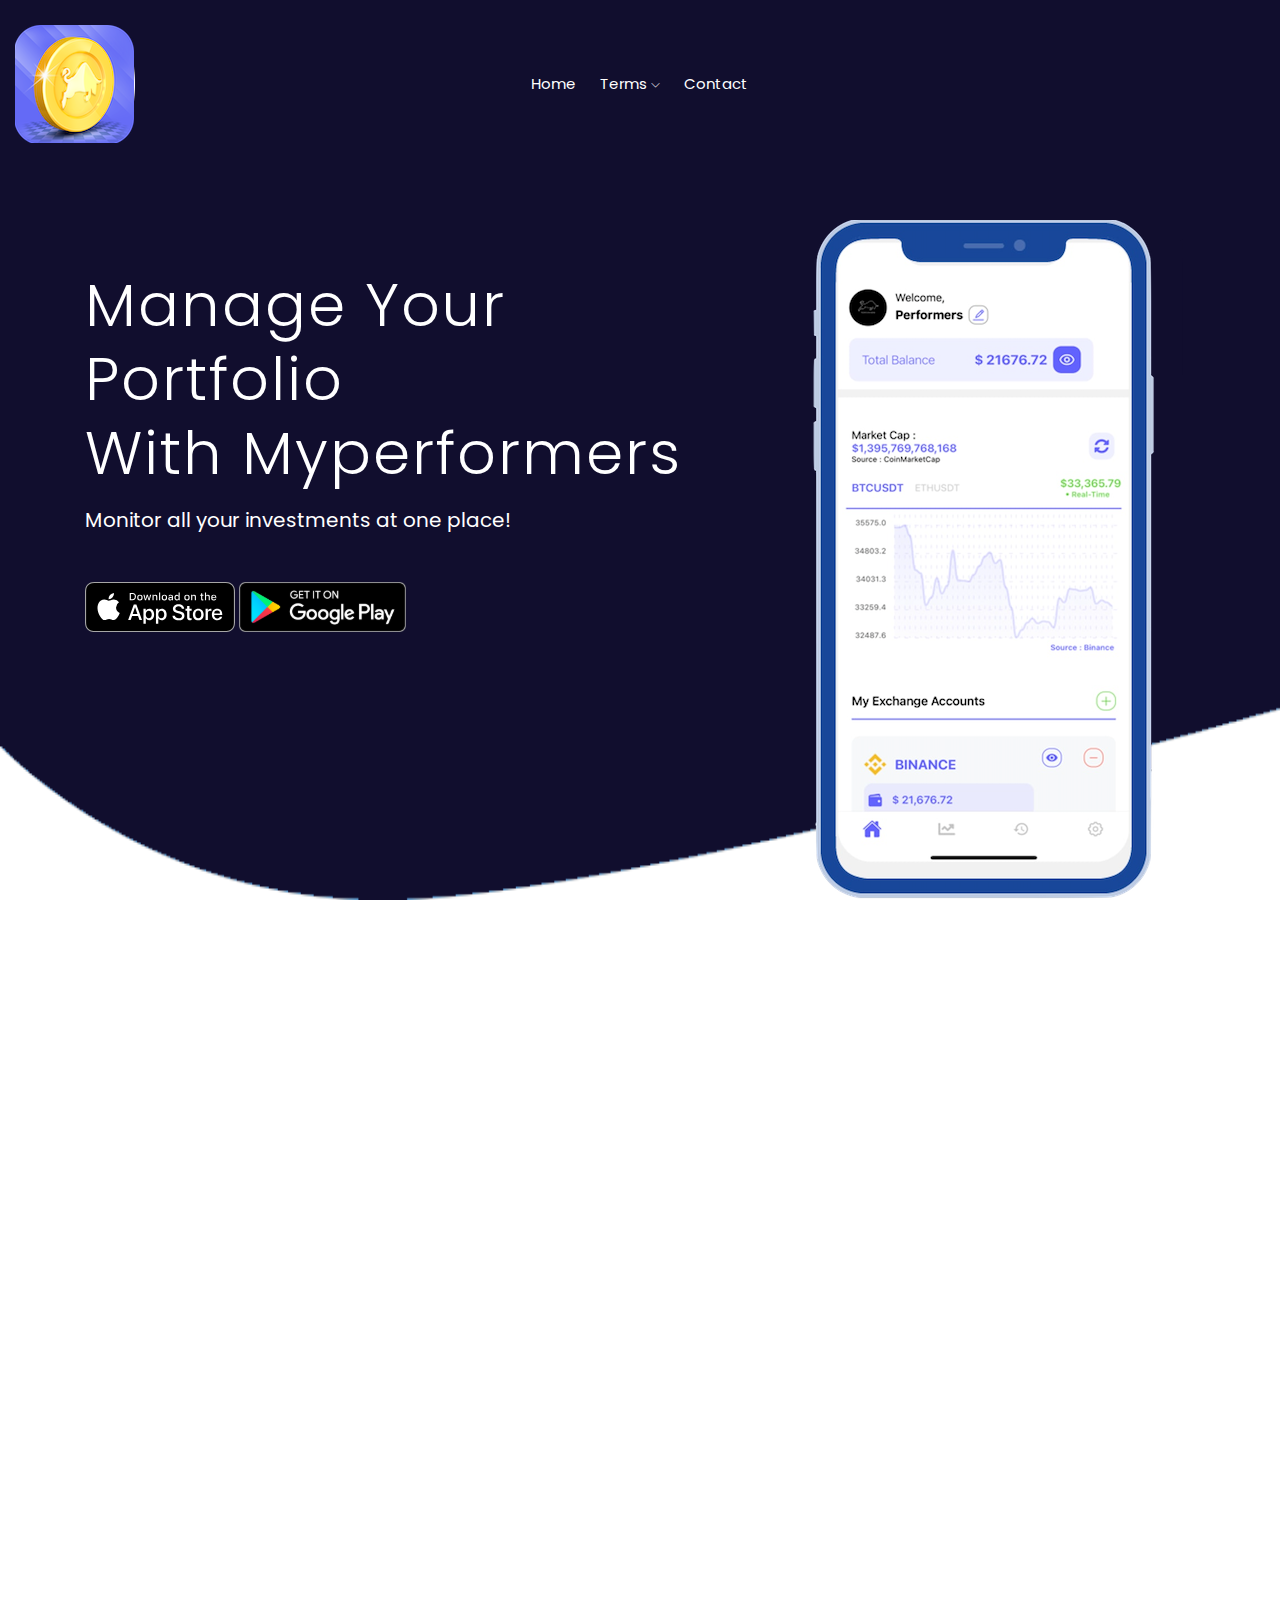
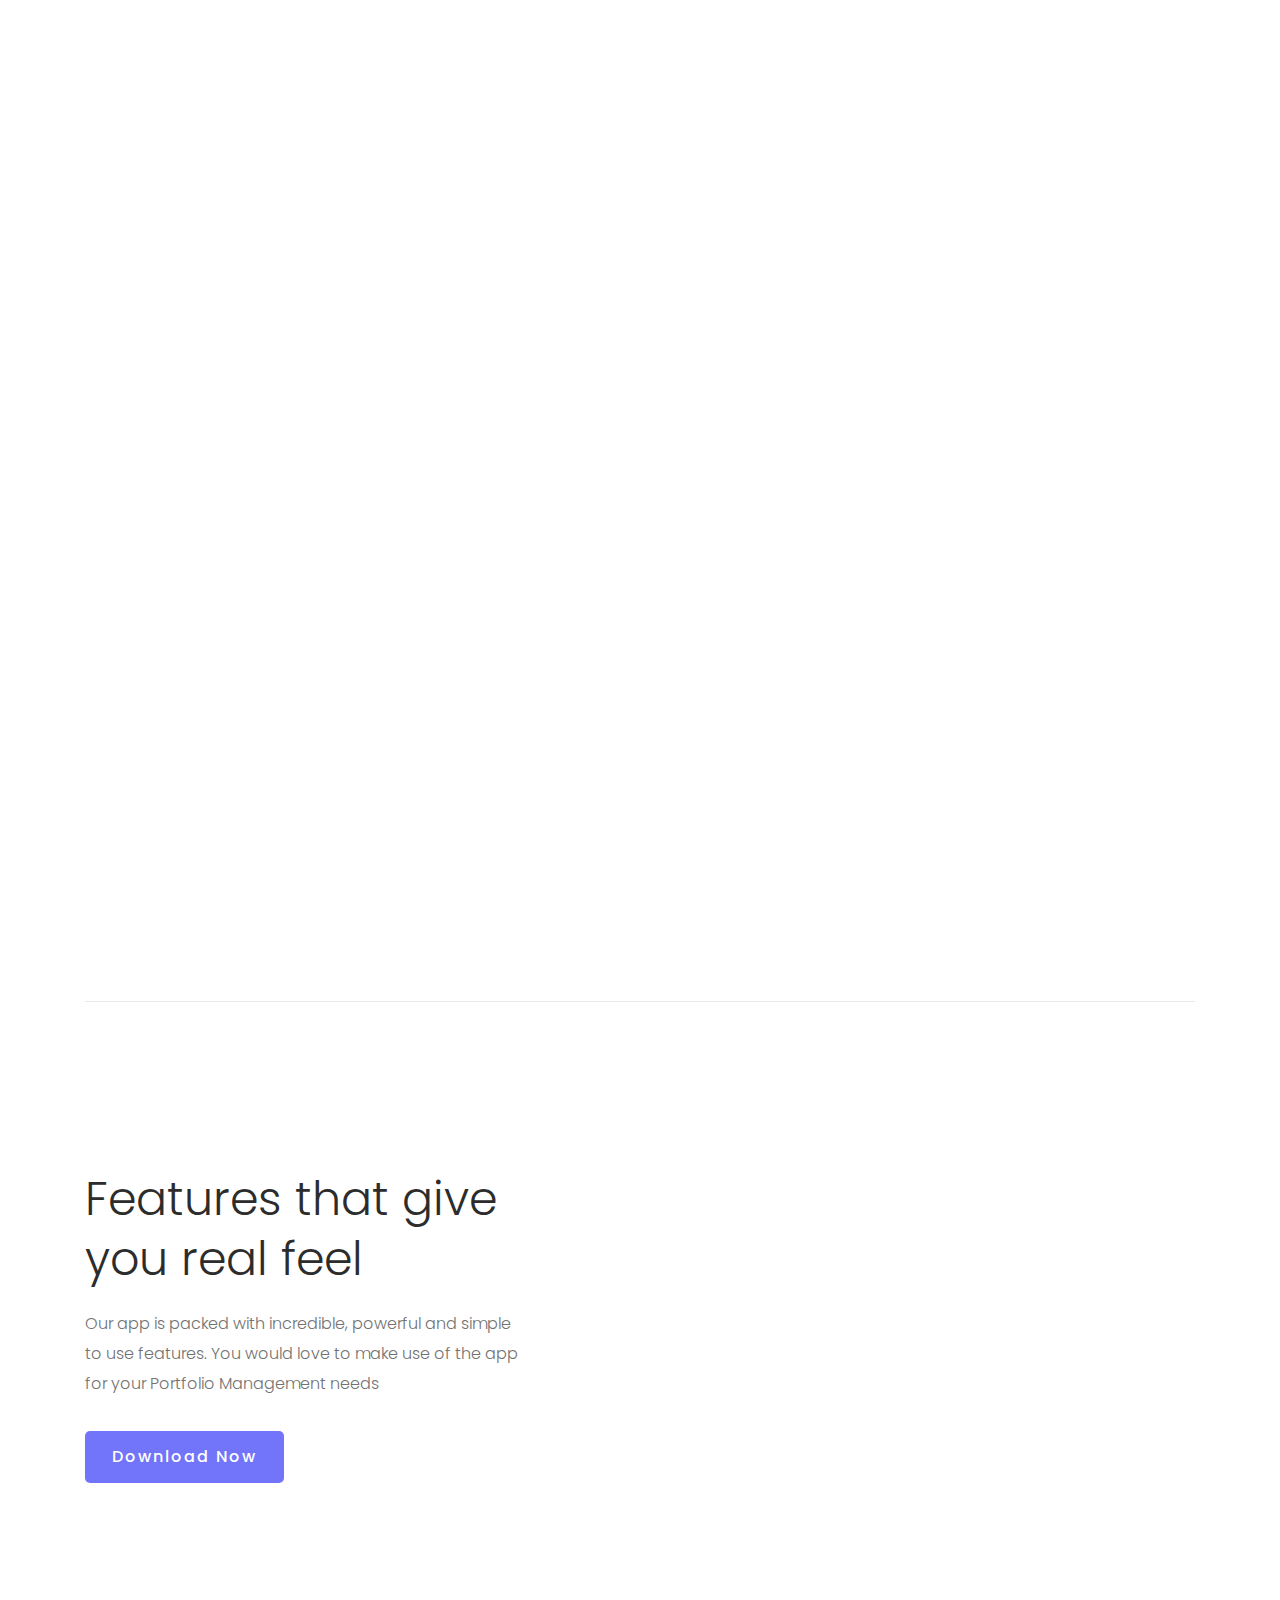
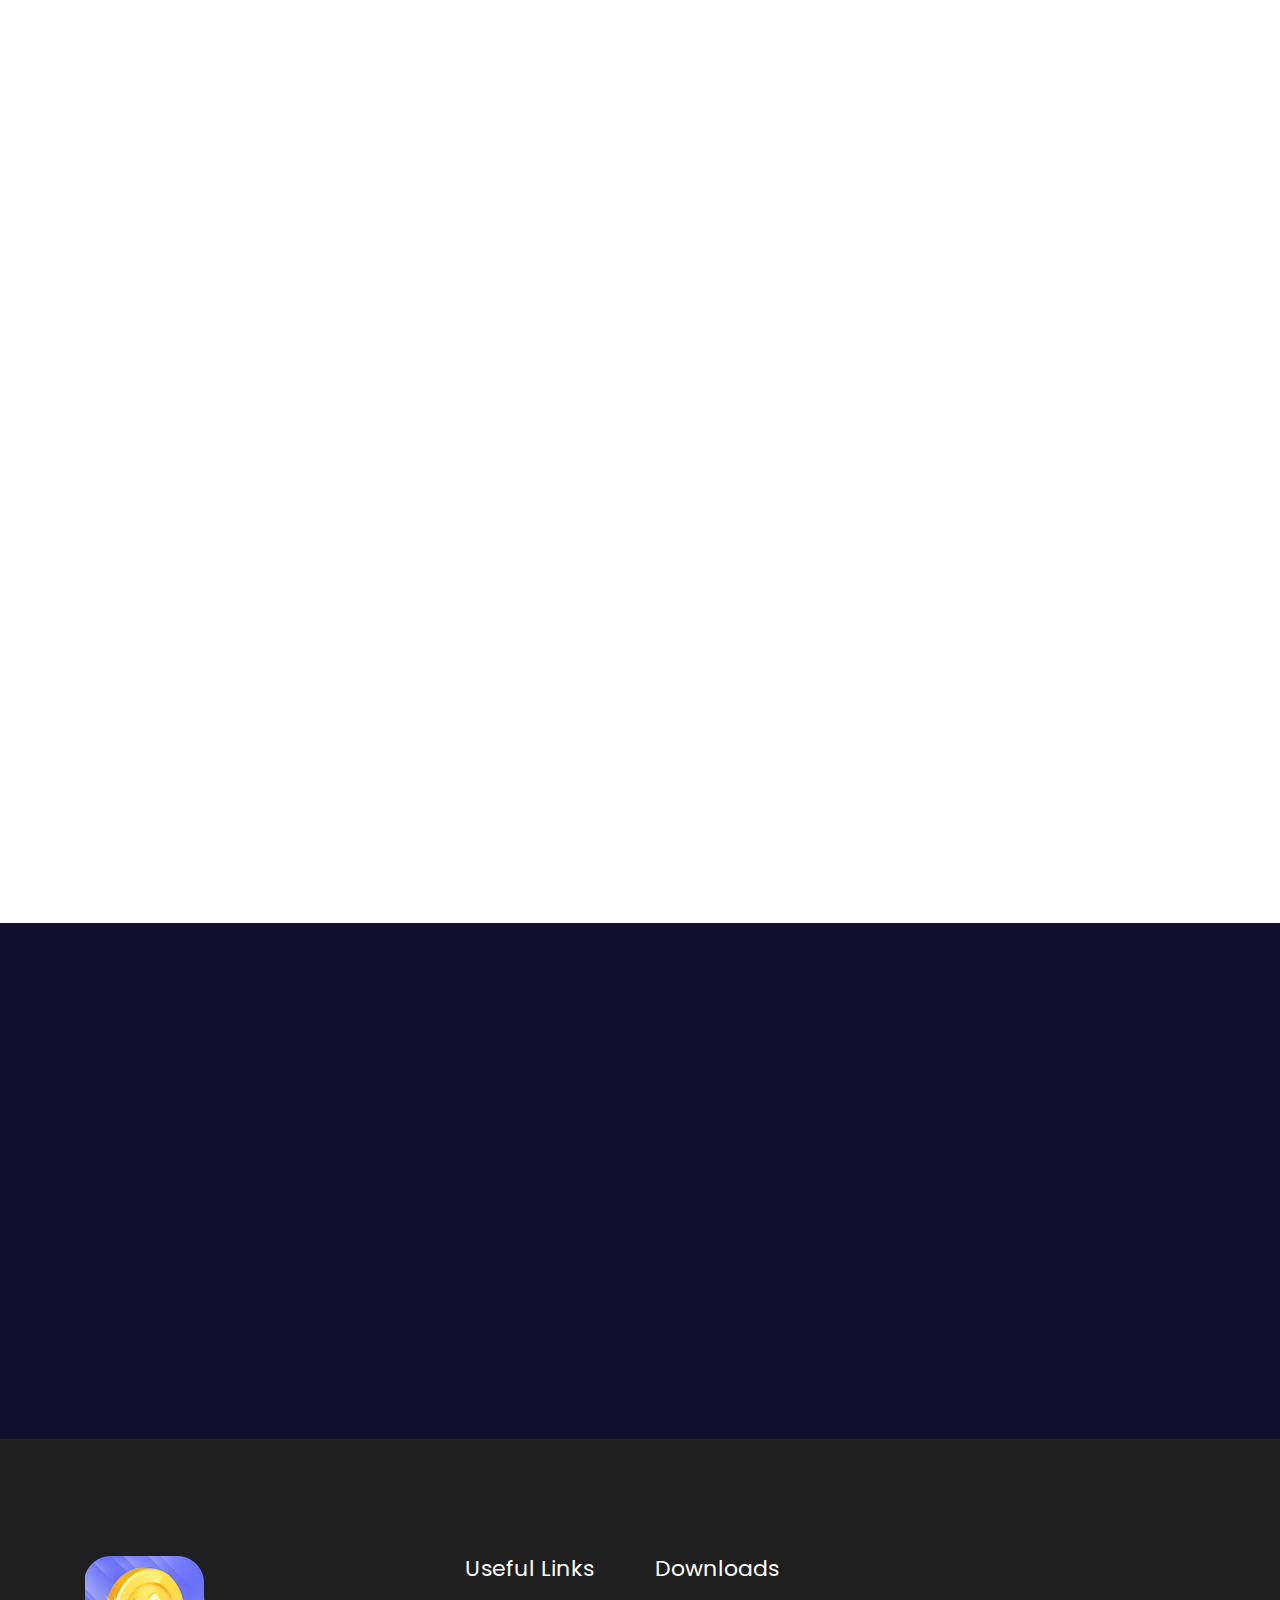
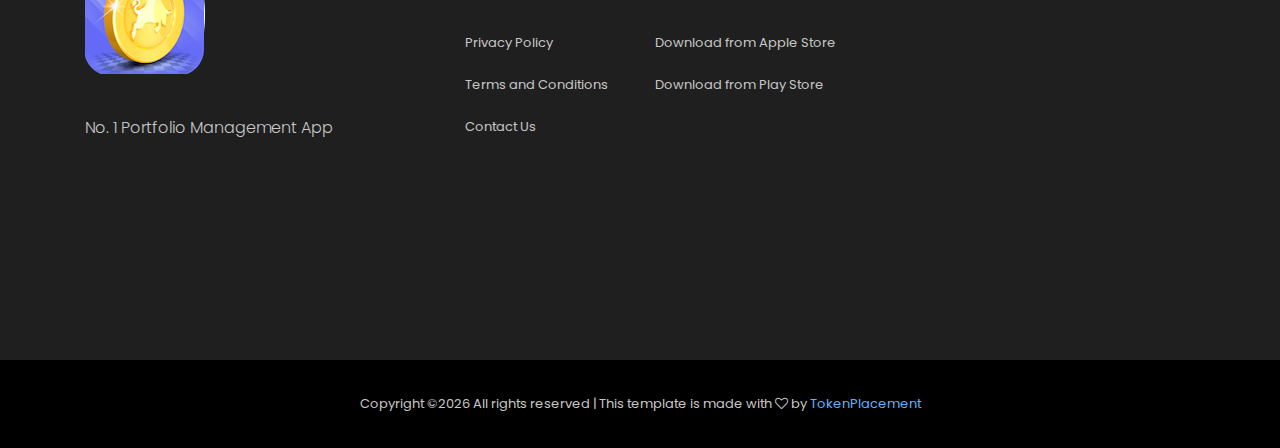
==== public/index.html @ a57b63f2 "minor changes" ====
<!doctype html>
<html class="no-js" lang="zxx">

<head>
    <meta charset="utf-8">
    <meta http-equiv="x-ua-compatible" content="ie=edge">
    <title>Performers App: Portfolio Management App</title>
    <meta name="description" content="">
    <meta name="viewport" content="width=device-width, initial-scale=1">

    <!-- <link rel="manifest" href="site.webmanifest"> -->
    <!-- Place favicon.ico in the root directory -->
    <link rel="shortcut icon" href="img/favicon.ico" type="image/x-icon">
    <link rel="icon" href="img/favicon.ico" type="image/x-icon">

    <!-- CSS here -->
    <link rel="stylesheet" href="css/bootstrap.min.css">
    <link rel="stylesheet" href="css/owl.carousel.min.css">
    <link rel="stylesheet" href="css/magnific-popup.css">
    <link rel="stylesheet" href="css/font-awesome.min.css">
    <link rel="stylesheet" href="css/themify-icons.css">
    <link rel="stylesheet" href="css/nice-select.css">
    <link rel="stylesheet" href="css/flaticon.css">
    <link rel="stylesheet" href="css/gijgo.css">
    <link rel="stylesheet" href="css/animate.min.css">
    <link rel="stylesheet" href="css/slick.css">
    <link rel="stylesheet" href="css/slicknav.css">
    <link rel="stylesheet" href="css/style.css">
    <!-- <link rel="stylesheet" href="css/responsive.css"> -->
</head>

<body>
    <!--[if lte IE 9]>
            <p class="browserupgrade">You are using an <strong>outdated</strong> browser. Please <a href="https://browsehappy.com/">upgrade your browser</a> to improve your experience and security.</p>
        <![endif]-->

    <!-- header-start -->
    <header>
        <div class="header-area ">
            <div id="sticky-header" class="main-header-area">
                <div class="container-fluid">
                    <div class="row align-items-center">
                        <div class="col-2">
                            <div class="logo">
                                <a href="index.html">
                                    <img src="img/logo.png" alt="">
                                </a>
                            </div>
                        </div>
                        <div class="col-8">
                            <div class="main-menu">
                                <nav>
                                    <ul id="navigation">
                                        <li><a class="active" href="index.html">home</a></li>
<!--                                        <li><a href="features.html">Features</a></li>-->
<!--                                        <li><a href="Pricing.html">Pricing</a></li>-->
                                        <li><a href="#">Terms <i class="ti-angle-down"></i></a>
                                            <ul class="submenu">
                                                <li><a href="privacy.html">Privacy Policy</a></li>
                                                <li><a href="terms.html">Terms and Conditions</a></li>
                                            </ul>
                                        </li>
<!--                                        <li><a href="#">pages <i class="ti-angle-down"></i></a>-->
<!--                                            <ul class="submenu">-->
<!--                                                 <li><a href="elements.html">elements</a></li>-->
<!--                                            </ul>-->
<!--                                        </li>-->
                                        <li><a href="contact.html">Contact</a></li>
                                    </ul>
                                </nav>
                            </div>
                        </div>
<!--                        <div class="col-xl-1 col-lg-1 d-none d-lg-block">-->
<!--                            <div class="Appointment">-->
<!--                                <div class="book_btn d-none d-lg-block">-->
<!--                                    <a  href="#">Download</a>-->
<!--                                </div>-->
<!--                            </div>-->
<!--                        </div>-->
                        <div class="col-12">
                            <div class="mobile_menu d-block d-lg-none"></div>
                        </div>
                    </div>

                </div>
            </div>
        </div>
    </header>
    <!-- header-end -->

    <!-- slider_area_start -->
    <div class="slider_area">
        <div class="single_slider  d-flex align-items-center slider_bg_1">
            <div class="container">
                <div class="row align-items-center">
                    <div class="col-xl-7 col-md-6">
                        <div class="slider_text ">
                            <h3 class="wow fadeInDown" data-wow-duration="1s" data-wow-delay=".1s" >Manage your portfolio <br>
                                with myperformers</h3>
                            <p class="wow fadeInLeft" data-wow-duration="1s" data-wow-delay=".1s">Monitor all your investments at one place!</p>

                                    <div class="app_download wow fadeInDown" data-wow-duration="1s" data-wow-delay=".1s">
                                        <a href="#" >
                                            <img src="img/ilstrator/app.svg" alt="">
                                        </a>
                                        <a href="#">
                                            <img src="img/ilstrator/play.svg" alt="">
                                        </a>

                                    </div>

                        </div>
                    </div>
                    <div class="col-xl-5 col-md-6">
                        <div class="phone_thumb wow fadeInDown" data-wow-duration="1.1s" data-wow-delay=".2s">
                            <img src="img/ilstrator/phone.png" alt="">
                        </div>
                    </div>
                </div>
            </div>
        </div>
    </div>
    <!-- slider_area_end -->
    <!-- service_area  -->
    <div class="service_area">
        <div class="container">
            <div class="row">
                <div class="col-xl-12">
                    <div class="section_title text-center  wow fadeInUp" data-wow-duration=".5s" data-wow-delay=".3s">
                        <h3>Save your time <br>
                                managing your portfolio</h3>
                    </div>
                </div>
            </div>
            <div class="row">
                <div class="col-lg-4 col-md-4">
                    <div class="single_service text-center wow fadeInUp" data-wow-duration=".6s" data-wow-delay=".4s">
                        <div class="thumb">
                                <img src="img/icon/2.svg" alt="">
                        </div>
                        <h3>Secure protection <br>
                            <b> of data</b></h3>
                    </div>
                </div>
                <div class="col-lg-4 col-md-4">
                        <div class="single_service text-center wow fadeInUp" data-wow-duration=".7s" data-wow-delay=".5s">
                                <div class="thumb">
                                        <img src="img/icon/1.svg" alt="">
                                </div>
                                <h3>Light and Dark <br>
                                      <b>View Modes</b>  </h3>
                            </div>
                </div>
                <div class="col-lg-4 col-md-4">

                            <div class="single_service text-center wow fadeInUp " data-wow-duration=".8s" data-wow-delay=".6s">
                                <div class="thumb">
                                        <img src="img/icon/3.svg" alt="">
                                </div>
                                <h3>Establish a strong <br>
                                    <b>Portfolio</b>
                                        </h3>
                            </div>
                </div>
            </div>
        </div>
    </div>
    <!--/ service_area  -->

    <!-- service_area_2  -->
    <div class="service_area_2">
        <div class="container">
            <div class="row align-items-center">
                <div class="col-xl-4 col-lg-4 col-md-6 wow fadeInLeft" data-wow-duration=".4s" data-wow-delay=".5s">
                    <div class="man_thumb">
                        <img src="img/ilstrator_img/man_walk.png" alt="">
                    </div>
                </div>
                <div class="col-xl-5 offset-xl-1 col-lg-6 col-md-6 ">
                    <div class="mobile_screen wow fadeInRight" data-wow-duration=".8s" data-wow-delay=".5s">
                        <img src="img/ilstrator_img/mobile_screen.png" alt="">
                    </div>
                </div>
            </div>
            <div class="service_content_wrap">
                <div class="row">
                    <div class="col-lg-4 col-md-4">
                        <div class="single_service  wow fadeInUp" data-wow-duration=".5s" data-wow-delay=".3s">
                            <span>01</span>
                            <h3>Sign Up for free</h3>
                            <p>Create your account in just one click using SMS Verification</p>
                        </div>
                    </div>
                    <div class="col-lg-4 col-md-4">
                        <div class="single_service  wow fadeInUp" data-wow-duration=".6s" data-wow-delay=".4s">
                            <span>02</span>
                            <h3>Create your profile</h3>
                            <p>Link your exchange accounts</p>
                        </div>
                    </div>
                    <div class="col-lg-4 col-md-4  wow fadeInUp" data-wow-duration=".7s" data-wow-delay=".5s">
                        <div class="single_service">
                            <span>03</span>
                            <h3>Start Trading!</h3>
                            <p>Explore the buying and selling prices in just one click and start trading right away.</p>
                        </div>
                    </div>
                </div>
            </div>
        </div>
    </div>
    <!--/ service_area_2  -->


    <!-- about  -->
    <div class="features_area ">
        <div class="container">
            <div class="features_main_wrap">
                    <div class="row  align-items-center">
                            <div class="col-xl-5 col-lg-5 col-md-6">
                                <div class="features_info2">
                                    <h3>Features that give
                                        you real feel</h3>
                                    <p>Our app is packed with incredible, powerful and simple to use features. You would love to make use of the app for your Portfolio Management needs</p>
                                    <div class="about_btn">
                                        <a class="boxed-btn4" href="#">Download Now</a>
                                    </div>
                                </div>
                            </div>
                            <div class="col-xl-5 col-lg-5 offset-xl-1 offset-lg-1 col-md-6 ">
                                <div class="about_draw wow fadeInUp" data-wow-duration=".7s" data-wow-delay=".5s">
                                    <img src="img/ilstrator_img/draw.png" alt="">
                                </div>
                            </div>
                    </div>
            </div>
            <div class="features_main_wrap">
                    <div class="row  align-items-center">
                            <div class="col-xl-5 col-lg-5 offset-xl-1 offset-lg-1 col-md-6">
                                <div class="about_image wow fadeInLeft" data-wow-duration=".4s" data-wow-delay=".3s">
                                    <img src="img/ilstrator_img/phone.png" alt="">
                                </div>
                            </div>
                            <div class="col-xl-6 col-lg-6 col-md-6">
                                <div class="features_info">
                                    <h3 class="wow fadeInUp" data-wow-duration=".5s" data-wow-delay=".3s" >Easy setup and <br>
                                            management</h3>
                                    <p class="wow fadeInUp" data-wow-duration=".6s" data-wow-delay=".4s"  >One click seamless account setup process</p>
                                    <ul>
                                        <li class="wow fadeInUp" data-wow-duration=".7s" data-wow-delay=".5s" > Secured and trusted portfolio management</li>
                                        <li class="wow fadeInUp" data-wow-duration=".8s" data-wow-delay=".6s" > Easy access to all portfolios</li>
                                        <li class="wow fadeInUp" data-wow-duration=".9s" data-wow-delay=".7s" > Convenient trading </li>
                                    </ul>
            
                                    <div class="about_btn wow fadeInUp" data-wow-duration=".10s" data-wow-delay=".8s" >
                                        <a class="boxed-btn4" href="#">Download Now</a>
                                    </div>
                                </div>
                            </div>
                        </div>
            </div>
        </div>
    </div>
    <!--/ about  -->
    <!-- testmonial_area  -->
<!--    <div class="testmonial_area">-->
<!--        <div class="container">-->
<!--            <div class="col-xl-12">-->
<!--                <div class="testmonial_active owl-carousel">-->
<!--                    <div class="single_testmonial text-center wow fadeInUp" data-wow-duration=".5s" data-wow-delay=".3s">-->
<!--                        <div class="section_title">-->
<!--                            <h3>Review from our <br>-->
<!--                                    regular users</h3>-->
<!--                        </div>-->
<!--                        <p>-->
<!--                                Lorem ipsum dolor sit amet, consectetur adipiscing elit sed do eiusmod <br>-->
<!--                                tempor incididunt labore et dolore magna aliqua <br>-->
<!--                                quis ipsum suspendisse ultrices.-->
<!--                        </p>-->
<!--                        <div class="rating_author">-->
<!--                            <i class="fa fa-star"></i>-->
<!--                            <i class="fa fa-star"></i>-->
<!--                            <i class="fa fa-star"></i>-->
<!--                            <i class="fa fa-star"></i>-->
<!--                            <i class="fa fa-star"></i>-->
<!--                            <span>-->
<!--                                    - Robert Smile-->
<!--                            </span>-->
<!--                        </div>-->
<!--                    </div>-->
<!--                    <div class="single_testmonial text-center wow fadeInUp" data-wow-duration=".5s" data-wow-delay=".3s">-->
<!--                        <div class="section_title">-->
<!--                            <h3>Review from our <br>-->
<!--                                    regular users</h3>-->
<!--                        </div>-->
<!--                        <p>-->
<!--                                Lorem ipsum dolor sit amet, consectetur adipiscing elit sed do eiusmod <br>-->
<!--                                tempor incididunt labore et dolore magna aliqua <br>-->
<!--                                quis ipsum suspendisse ultrices.-->
<!--                        </p>-->
<!--                        <div class="rating_author">-->
<!--                            <i class="fa fa-star"></i>-->
<!--                            <i class="fa fa-star"></i>-->
<!--                            <i class="fa fa-star"></i>-->
<!--                            <i class="fa fa-star"></i>-->
<!--                            <i class="fa fa-star"></i>-->
<!--                            <span>-->
<!--                                    - Robert Smile-->
<!--                            </span>-->
<!--                        </div>-->
<!--                    </div>-->
<!--                    <div class="single_testmonial text-center wow fadeInUp" data-wow-duration=".5s" data-wow-delay=".3s">-->
<!--                        <div class="section_title">-->
<!--                            <h3>Review from our <br>-->
<!--                                    regular users</h3>-->
<!--                        </div>-->
<!--                        <p>-->
<!--                                Lorem ipsum dolor sit amet, consectetur adipiscing elit sed do eiusmod <br>-->
<!--                                tempor incididunt labore et dolore magna aliqua <br>-->
<!--                                quis ipsum suspendisse ultrices.-->
<!--                        </p>-->
<!--                        <div class="rating_author">-->
<!--                            <i class="fa fa-star"></i>-->
<!--                            <i class="fa fa-star"></i>-->
<!--                            <i class="fa fa-star"></i>-->
<!--                            <i class="fa fa-star"></i>-->
<!--                            <i class="fa fa-star"></i>-->
<!--                            <span>-->
<!--                                    - Robert Smile-->
<!--                            </span>-->
<!--                        </div>-->
<!--                    </div>-->
<!--                    <div class="single_testmonial text-center wow fadeInUp" data-wow-duration=".5s" data-wow-delay=".3s">-->
<!--                        <div class="section_title">-->
<!--                            <h3>Review from our <br>-->
<!--                                    regular users</h3>-->
<!--                        </div>-->
<!--                        <p>-->
<!--                                Lorem ipsum dolor sit amet, consectetur adipiscing elit sed do eiusmod <br>-->
<!--                                tempor incididunt labore et dolore magna aliqua <br>-->
<!--                                quis ipsum suspendisse ultrices.-->
<!--                        </p>-->
<!--                        <div class="rating_author">-->
<!--                            <i class="fa fa-star"></i>-->
<!--                            <i class="fa fa-star"></i>-->
<!--                            <i class="fa fa-star"></i>-->
<!--                            <i class="fa fa-star"></i>-->
<!--                            <i class="fa fa-star"></i>-->
<!--                            <span>-->
<!--                                    - Robert Smile-->
<!--                            </span>-->
<!--                        </div>-->
<!--                    </div>-->
<!--                </div>-->
<!--            </div>-->
<!--        </div>-->
<!--    </div>-->
    <!--/ testmonial_area  -->

    <!-- prising_area  -->
    <!--div class="prising_area">
        <div class="container">
            <div class="row">
                <div class="col-xl-12">
                    <div class="section_title text-center wow fadeInUp" data-wow-duration=".5s" data-wow-delay=".5s">
                        <h3>Unlock full Power</h3>
                        <p>Lorem ipsum dolor sit amet, consectetur adipiscing
                            elit sed do eiusmod <br> tempor incididunt.</p>
                    </div>
                </div>
            </div>
            <div class="row no-gutters align-items-center">
                <div class="col-xl-4 col-md-4">
                    <div class="single_prising text-center wow fadeInUp" data-wow-duration=".7s" data-wow-delay=".8s">
                        <div class="prising_header d-flex justify-content-between">
                            <h3>Basic</h3>
                            <span>$06</span>
                        </div>
                        <ul>
                            <li>One User</li>
                            <li>1000 ui elements</li>
                            <li>Webmail Support</li>
                            <li>100GB Cloud Storage</li>
                        </ul>
                        <div class="prising_bottom">
                            <a href="#" class="get_now prising_btn">Get Now</a>
                        </div>
                    </div>
                </div>
                <div class="col-xl-4 col-md-4">
                    <div class="single_prising text-center wow fadeInUp" data-wow-duration=".6s" data-wow-delay=".6s">
                        <div class="prising_header d-flex justify-content-between pink_header">
                            <h3>Team</h3>
                            <span>$06</span>
                        </div>
                        <ul>
                            <li>One User</li>
                            <li>1000 ui elements</li>
                            <li>Webmail Support</li>
                            <li>100GB Cloud Storage</li>
                            <li>Unlimited Users Limit</li>
                        </ul>
                        <div class="prising_bottom">
                            <a href="#" class="get_now prising_btn">Get Now</a>
                        </div>
                    </div>
                </div>
                <div class="col-xl-4 col-md-4">
                    <div class="single_prising text-center wow fadeInUp" data-wow-duration=".7s" data-wow-delay=".8s">
                        <div class="prising_header d-flex justify-content-between green_header">
                            <h3>Business</h3>
                            <span>$06</span>
                        </div>
                        <ul>
                            <li>One User</li>
                            <li>1000 ui elements</li>
                            <li>Webmail Support</li>
                            <li>100GB Cloud Storage</li>
                        </ul>
                        <div class="prising_bottom">
                            <a href="#" class="get_now prising_btn">Get Now</a>
                        </div>
                    </div>
                </div>
            </div>
        </div>
    </div-->
    <!--/ prising_area  -->

    <!-- productivity_area  -->
    <div class="productivity_area">
        <div class="container">
            <div class="row align-items-center">
                <div class="col-xl-7 col-md-12 col-lg-6">
                    <h3 class="wow fadeInDown" data-wow-duration="1s" data-wow-delay=".1s">Get started now <br>
                            and manage your investments better</h3>
                </div>
                <div class="col-xl-5 col-md-12 col-lg-6">
                    <div class="app_download wow fadeInDown" data-wow-duration="1s" data-wow-delay=".1s">
                        <a href="#" >
                                <img src="img/ilstrator/app.svg" alt="">
                        </a>
                        <a href="#">
                                <img src="img/ilstrator/play.svg" alt="">
                        </a>
                        
                    </div>
                </div>
            </div>
        </div>
    </div>
    <!--/ productivity_area  -->

    <!-- footer start -->
    <footer class="footer">
        <div class="footer_top">
            <div class="container">
                <div class="row">
                    <div class="col-xl-4 col-md-6 col-lg-4">
                        <div class="footer_widget">
                            <div class="footer_logo">
                                <a href="#">
                                    <img src="img/logo.png" alt="">
                                </a>
                            </div>
                            <p>
                                No. 1 Portfolio Management App
                            </p>
<!--                            <div class="socail_links">-->
<!--                                <ul>-->
<!--                                    <li>-->
<!--                                        <a href="#">-->
<!--                                            <i class="ti-facebook"></i>-->
<!--                                        </a>-->
<!--                                    </li>-->
<!--                                    <li>-->
<!--                                        <a href="#">-->
<!--                                            <i class="ti-twitter-alt"></i>-->
<!--                                        </a>-->
<!--                                    </li>-->
<!--                                    <li>-->
<!--                                        <a href="#">-->
<!--                                            <i class="fa fa-instagram"></i>-->
<!--                                        </a>-->
<!--                                    </li>-->
<!--                                </ul>-->
<!--                            </div>-->

                        </div>
                    </div>
<!--                    <div class="col-xl-2 offset-xl-1 col-md-6 col-lg-3">-->
<!--                        <div class="footer_widget">-->
<!--                            <h3 class="footer_title">-->
<!--                                    Services-->
<!--                            </h3>-->
<!--                            <ul>-->
<!--                                <li><a href="#">Team management</a></li>-->
<!--                                <li><a href="#">Collaboration</a></li>-->
<!--                                <li><a href="#">Todo</a></li>-->
<!--                                <li><a href="#">Events</a></li>-->
<!--                            </ul>-->

<!--                        </div>-->
<!--                    </div>-->
                    <div class="col-xl-2 col-md-6 col-lg-2">
                        <div class="footer_widget">
                            <h3 class="footer_title">
                                    Useful Links
                            </h3>
                            <ul>
                                <li><a href="privacy.html">Privacy Policy</a></li>
                                <li><a href="terms.html">Terms and Conditions</a></li>
                                <li><a href="contact.html">Contact Us</a></li>
                            </ul>
                        </div>
                    </div>
                    <div class="col-xl-3 col-md-6 col-lg-3">
                        <div class="footer_widget">
                            <h3 class="footer_title">
                                    Downloads
                            </h3>
                            <ul>
                                <li>
                                    <a href="#">
                                        Download from Apple Store

                                    </a>
                                </li>
                                <li><a href="#">
                                        Download from Play Store
                                    </a>
                                </li>
                                </ul>
                        </div>
                    </div>
                </div>
            </div>
        </div>
        <div class="copy-right_text">
            <div class="container">
                <div class="footer_border"></div>
                <div class="row">
                    <div class="col-xl-12">
                        <p class="copy_right text-center">
                            <!-- Link back to Colorlib can't be removed. Template is licensed under CC BY 3.0. -->
Copyright &copy;<script>document.write(new Date().getFullYear());</script> All rights reserved | This template is made with <i class="fa fa-heart-o" aria-hidden="true"></i> by <a href="https://tokenplacement.com/" target="_blank">TokenPlacement</a>
<!-- Link back to Colorlib can't be removed. Template is licensed under CC BY 3.0. -->
                        </p>
                    </div>
                </div>
            </div>
        </div>
    </footer>
    <!--/ footer end  -->

    <!-- JS here -->
    <script src="js/vendor/modernizr-3.5.0.min.js"></script>
    <script src="js/vendor/jquery-1.12.4.min.js"></script>
    <script src="js/popper.min.js"></script>
    <script src="js/bootstrap.min.js"></script>
    <script src="js/owl.carousel.min.js"></script>
    <script src="js/isotope.pkgd.min.js"></script>
    <script src="js/ajax-form.js"></script>
    <script src="js/waypoints.min.js"></script>
    <script src="js/jquery.counterup.min.js"></script>
    <script src="js/imagesloaded.pkgd.min.js"></script>
    <script src="js/scrollIt.js"></script>
    <script src="js/jquery.scrollUp.min.js"></script>
    <script src="js/wow.min.js"></script>
    <script src="js/nice-select.min.js"></script>
    <script src="js/jquery.slicknav.min.js"></script>
    <script src="js/jquery.magnific-popup.min.js"></script>
    <script src="js/plugins.js"></script>
    <script src="js/gijgo.min.js"></script>

    <!--contact js-->
    <script src="js/contact.js"></script>
    <script src="js/jquery.ajaxchimp.min.js"></script>
    <script src="js/jquery.form.js"></script>
    <script src="js/jquery.validate.min.js"></script>
    <script src="js/mail-script.js"></script>

    <script src="js/main.js"></script>
</body>

</html>
---- public/css/themify-icons.css ----
@font-face {
	font-family: 'themify';
	src:url('../fonts/themify.eot?-fvbane');
	src:url('../fonts/themify.eot?#iefix-fvbane') format('embedded-opentype'),
		url('../fonts/themify.woff?-fvbane') format('woff'),
		url('../fonts/themify.ttf?-fvbane') format('truetype'),
		url('../fonts/themify.svg?-fvbane#themify') format('svg');
	font-weight: normal;
	font-style: normal;
}

[class^="ti-"], [class*=" ti-"] {
	font-family: 'themify';
	/* speak: none; */
	font-style: normal;
	font-weight: normal;
	font-variant: normal;
	text-transform: none;
	line-height: 1;

	/* Better Font Rendering =========== */
	-webkit-font-smoothing: antialiased;
	-moz-osx-font-smoothing: grayscale;
}

.ti-wand:before {
	content: "\e600";
}
.ti-volume:before {
	content: "\e601";
}
.ti-user:before {
	content: "\e602";
}
.ti-unlock:before {
	content: "\e603";
}
.ti-unlink:before {
	content: "\e604";
}
.ti-trash:before {
	content: "\e605";
}
.ti-thought:before {
	content: "\e606";
}
.ti-target:before {
	content: "\e607";
}
.ti-tag:before {
	content: "\e608";
}
.ti-tablet:before {
	content: "\e609";
}
.ti-star:before {
	content: "\e60a";
}
.ti-spray:before {
	content: "\e60b";
}
.ti-signal:before {
	content: "\e60c";
}
.ti-shopping-cart:before {
	content: "\e60d";
}
.ti-shopping-cart-full:before {
	content: "\e60e";
}
.ti-settings:before {
	content: "\e60f";
}
.ti-search:before {
	content: "\e610";
}
.ti-zoom-in:before {
	content: "\e611";
}
.ti-zoom-out:before {
	content: "\e612";
}
.ti-cut:before {
	content: "\e613";
}
.ti-ruler:before {
	content: "\e614";
}
.ti-ruler-pencil:before {
	content: "\e615";
}
.ti-ruler-alt:before {
	content: "\e616";
}
.ti-bookmark:before {
	content: "\e617";
}
.ti-bookmark-alt:before {
	content: "\e618";
}
.ti-reload:before {
	content: "\e619";
}
.ti-plus:before {
	content: "\e61a";
}
.ti-pin:before {
	content: "\e61b";
}
.ti-pencil:before {
	content: "\e61c";
}
.ti-pencil-alt:before {
	content: "\e61d";
}
.ti-paint-roller:before {
	content: "\e61e";
}
.ti-paint-bucket:before {
	content: "\e61f";
}
.ti-na:before {
	content: "\e620";
}
.ti-mobile:before {
	content: "\e621";
}
.ti-minus:before {
	content: "\e622";
}
.ti-medall:before {
	content: "\e623";
}
.ti-medall-alt:before {
	content: "\e624";
}
.ti-marker:before {
	content: "\e625";
}
.ti-marker-alt:before {
	content: "\e626";
}
.ti-arrow-up:before {
	content: "\e627";
}
.ti-arrow-right:before {
	content: "\e628";
}
.ti-arrow-left:before {
	content: "\e629";
}
.ti-arrow-down:before {
	content: "\e62a";
}
.ti-lock:before {
	content: "\e62b";
}
.ti-location-arrow:before {
	content: "\e62c";
}
.ti-link:before {
	content: "\e62d";
}
.ti-layout:before {
	content: "\e62e";
}
.ti-layers:before {
	content: "\e62f";
}
.ti-layers-alt:before {
	content: "\e630";
}
.ti-key:before {
	content: "\e631";
}
.ti-import:before {
	content: "\e632";
}
.ti-image:before {
	content: "\e633";
}
.ti-heart:before {
	content: "\e634";
}
.ti-heart-broken:before {
	content: "\e635";
}
.ti-hand-stop:before {
	content: "\e636";
}
.ti-hand-open:before {
	content: "\e637";
}
.ti-hand-drag:before {
	content: "\e638";
}
.ti-folder:before {
	content: "\e639";
}
.ti-flag:before {
	content: "\e63a";
}
.ti-flag-alt:before {
	content: "\e63b";
}
.ti-flag-alt-2:before {
	content: "\e63c";
}
.ti-eye:before {
	content: "\e63d";
}
.ti-export:before {
	content: "\e63e";
}
.ti-exchange-vertical:before {
	content: "\e63f";
}
.ti-desktop:before {
	content: "\e640";
}
.ti-cup:before {
	content: "\e641";
}
.ti-crown:before {
	content: "\e642";
}
.ti-comments:before {
	content: "\e643";
}
.ti-comment:before {
	content: "\e644";
}
.ti-comment-alt:before {
	content: "\e645";
}
.ti-close:before {
	content: "\e646";
}
.ti-clip:before {
	content: "\e647";
}
.ti-angle-up:before {
	content: "\e648";
}
.ti-angle-right:before {
	content: "\e649";
}
.ti-angle-left:before {
	content: "\e64a";
}
.ti-angle-down:before {
	content: "\e64b";
}
.ti-check:before {
	content: "\e64c";
}
.ti-check-box:before {
	content: "\e64d";
}
.ti-camera:before {
	content: "\e64e";
}
.ti-announcement:before {
	content: "\e64f";
}
.ti-brush:before {
	content: "\e650";
}
.ti-briefcase:before {
	content: "\e651";
}
.ti-bolt:before {
	content: "\e652";
}
.ti-bolt-alt:before {
	content: "\e653";
}
.ti-blackboard:before {
	content: "\e654";
}
.ti-bag:before {
	content: "\e655";
}
.ti-move:before {
	content: "\e656";
}
.ti-arrows-vertical:before {
	content: "\e657";
}
.ti-arrows-horizontal:before {
	content: "\e658";
}
.ti-fullscreen:before {
	content: "\e659";
}
.ti-arrow-top-right:before {
	content: "\e65a";
}
.ti-arrow-top-left:before {
	content: "\e65b";
}
.ti-arrow-circle-up:before {
	content: "\e65c";
}
.ti-arrow-circle-right:before {
	content: "\e65d";
}
.ti-arrow-circle-left:before {
	content: "\e65e";
}
.ti-arrow-circle-down:before {
	content: "\e65f";
}
.ti-angle-double-up:before {
	content: "\e660";
}
.ti-angle-double-right:before {
	content: "\e661";
}
.ti-angle-double-left:before {
	content: "\e662";
}
.ti-angle-double-down:before {
	content: "\e663";
}
.ti-zip:before {
	content: "\e664";
}
.ti-world:before {
	content: "\e665";
}
.ti-wheelchair:before {
	content: "\e666";
}
.ti-view-list:before {
	content: "\e667";
}
.ti-view-list-alt:before {
	content: "\e668";
}
.ti-view-grid:before {
	content: "\e669";
}
.ti-uppercase:before {
	content: "\e66a";
}
.ti-upload:before {
	content: "\e66b";
}
.ti-underline:before {
	content: "\e66c";
}
.ti-truck:before {
	content: "\e66d";
}
.ti-timer:before {
	content: "\e66e";
}
.ti-ticket:before {
	content: "\e66f";
}
.ti-thumb-up:before {
	content: "\e670";
}
.ti-thumb-down:before {
	content: "\e671";
}
.ti-text:before {
	content: "\e672";
}
.ti-stats-up:before {
	content: "\e673";
}
.ti-stats-down:before {
	content: "\e674";
}
.ti-split-v:before {
	content: "\e675";
}
.ti-split-h:before {
	content: "\e676";
}
.ti-smallcap:before {
	content: "\e677";
}
.ti-shine:before {
	content: "\e678";
}
.ti-shift-right:before {
	content: "\e679";
}
.ti-shift-left:before {
	content: "\e67a";
}
.ti-shield:before {
	content: "\e67b";
}
.ti-notepad:before {
	content: "\e67c";
}
.ti-server:before {
	content: "\e67d";
}
.ti-quote-right:before {
	content: "\e67e";
}
.ti-quote-left:before {
	content: "\e67f";
}
.ti-pulse:before {
	content: "\e680";
}
.ti-printer:before {
	content: "\e681";
}
.ti-power-off:before {
	content: "\e682";
}
.ti-plug:before {
	content: "\e683";
}
.ti-pie-chart:before {
	content: "\e684";
}
.ti-paragraph:before {
	content: "\e685";
}
.ti-panel:before {
	content: "\e686";
}
.ti-package:before {
	content: "\e687";
}
.ti-music:before {
	content: "\e688";
}
.ti-music-alt:before {
	content: "\e689";
}
.ti-mouse:before {
	content: "\e68a";
}
.ti-mouse-alt:before {
	content: "\e68b";
}
.ti-money:before {
	content: "\e68c";
}
.ti-microphone:before {
	content: "\e68d";
}
.ti-menu:before {
	content: "\e68e";
}
.ti-menu-alt:before {
	content: "\e68f";
}
.ti-map:before {
	content: "\e690";
}
.ti-map-alt:before {
	content: "\e691";
}
.ti-loop:before {
	content: "\e692";
}
.ti-location-pin:before {
	content: "\e693";
}
.ti-list:before {
	content: "\e694";
}
.ti-light-bulb:before {
	content: "\e695";
}
.ti-Italic:before {
	content: "\e696";
}
.ti-info:before {
	content: "\e697";
}
.ti-infinite:before {
	content: "\e698";
}
.ti-id-badge:before {
	content: "\e699";
}
.ti-hummer:before {
	content: "\e69a";
}
.ti-home:before {
	content: "\e69b";
}
.ti-help:before {
	content: "\e69c";
}
.ti-headphone:before {
	content: "\e69d";
}
.ti-harddrives:before {
	content: "\e69e";
}
.ti-harddrive:before {
	content: "\e69f";
}
.ti-gift:before {
	content: "\e6a0";
}
.ti-game:before {
	content: "\e6a1";
}
.ti-filter:before {
	content: "\e6a2";
}
.ti-files:before {
	content: "\e6a3";
}
.ti-file:before {
	content: "\e6a4";
}
.ti-eraser:before {
	content: "\e6a5";
}
.ti-envelope:before {
	content: "\e6a6";
}
.ti-download:before {
	content: "\e6a7";
}
.ti-direction:before {
	content: "\e6a8";
}
.ti-direction-alt:before {
	content: "\e6a9";
}
.ti-dashboard:before {
	content: "\e6aa";
}
.ti-control-stop:before {
	content: "\e6ab";
}
.ti-control-shuffle:before {
	content: "\e6ac";
}
.ti-control-play:before {
	content: "\e6ad";
}
.ti-control-pause:before {
	content: "\e6ae";
}
.ti-control-forward:before {
	content: "\e6af";
}
.ti-control-backward:before {
	content: "\e6b0";
}
.ti-cloud:before {
	content: "\e6b1";
}
.ti-cloud-up:before {
	content: "\e6b2";
}
.ti-cloud-down:before {
	content: "\e6b3";
}
.ti-clipboard:before {
	content: "\e6b4";
}
.ti-car:before {
	content: "\e6b5";
}
.ti-calendar:before {
	content: "\e6b6";
}
.ti-book:before {
	content: "\e6b7";
}
.ti-bell:before {
	content: "\e6b8";
}
.ti-basketball:before {
	content: "\e6b9";
}
.ti-bar-chart:before {
	content: "\e6ba";
}
.ti-bar-chart-alt:before {
	content: "\e6bb";
}
.ti-back-right:before {
	content: "\e6bc";
}
.ti-back-left:before {
	content: "\e6bd";
}
.ti-arrows-corner:before {
	content: "\e6be";
}
.ti-archive:before {
	content: "\e6bf";
}
.ti-anchor:before {
	content: "\e6c0";
}
.ti-align-right:before {
	content: "\e6c1";
}
.ti-align-left:before {
	content: "\e6c2";
}
.ti-align-justify:before {
	content: "\e6c3";
}
.ti-align-center:before {
	content: "\e6c4";
}
.ti-alert:before {
	content: "\e6c5";
}
.ti-alarm-clock:before {
	content: "\e6c6";
}
.ti-agenda:before {
	content: "\e6c7";
}
.ti-write:before {
	content: "\e6c8";
}
.ti-window:before {
	content: "\e6c9";
}
.ti-widgetized:before {
	content: "\e6ca";
}
.ti-widget:before {
	content: "\e6cb";
}
.ti-widget-alt:before {
	content: "\e6cc";
}
.ti-wallet:before {
	content: "\e6cd";
}
.ti-video-clapper:before {
	content: "\e6ce";
}
.ti-video-camera:before {
	content: "\e6cf";
}
.ti-vector:before {
	content: "\e6d0";
}
.ti-themify-logo:before {
	content: "\e6d1";
}
.ti-themify-favicon:before {
	content: "\e6d2";
}
.ti-themify-favicon-alt:before {
	content: "\e6d3";
}
.ti-support:before {
	content: "\e6d4";
}
.ti-stamp:before {
	content: "\e6d5";
}
.ti-split-v-alt:before {
	content: "\e6d6";
}
.ti-slice:before {
	content: "\e6d7";
}
.ti-shortcode:before {
	content: "\e6d8";
}
.ti-shift-right-alt:before {
	content: "\e6d9";
}
.ti-shift-left-alt:before {
	content: "\e6da";
}
.ti-ruler-alt-2:before {
	content: "\e6db";
}
.ti-receipt:before {
	content: "\e6dc";
}
.ti-pin2:before {
	content: "\e6dd";
}
.ti-pin-alt:before {
	content: "\e6de";
}
.ti-pencil-alt2:before {
	content: "\e6df";
}
.ti-palette:before {
	content: "\e6e0";
}
.ti-more:before {
	content: "\e6e1";
}
.ti-more-alt:before {
	content: "\e6e2";
}
.ti-microphone-alt:before {
	content: "\e6e3";
}
.ti-magnet:before {
	content: "\e6e4";
}
.ti-line-double:before {
	content: "\e6e5";
}
.ti-line-dotted:before {
	content: "\e6e6";
}
.ti-line-dashed:before {
	content: "\e6e7";
}
.ti-layout-width-full:before {
	content: "\e6e8";
}
.ti-layout-width-default:before {
	content: "\e6e9";
}
.ti-layout-width-default-alt:before {
	content: "\e6ea";
}
.ti-layout-tab:before {
	content: "\e6eb";
}
.ti-layout-tab-window:before {
	content: "\e6ec";
}
.ti-layout-tab-v:before {
	content: "\e6ed";
}
.ti-layout-tab-min:before {
	content: "\e6ee";
}
.ti-layout-slider:before {
	content: "\e6ef";
}
.ti-layout-slider-alt:before {
	content: "\e6f0";
}
.ti-layout-sidebar-right:before {
	content: "\e6f1";
}
.ti-layout-sidebar-none:before {
	content: "\e6f2";
}
.ti-layout-sidebar-left:before {
	content: "\e6f3";
}
.ti-layout-placeholder:before {
	content: "\e6f4";
}
.ti-layout-menu:before {
	content: "\e6f5";
}
.ti-layout-menu-v:before {
	content: "\e6f6";
}
.ti-layout-menu-separated:before {
	content: "\e6f7";
}
.ti-layout-menu-full:before {
	content: "\e6f8";
}
.ti-layout-media-right-alt:before {
	content: "\e6f9";
}
.ti-layout-media-right:before {
	content: "\e6fa";
}
.ti-layout-media-overlay:before {
	content: "\e6fb";
}
.ti-layout-media-overlay-alt:before {
	content: "\e6fc";
}
.ti-layout-media-overlay-alt-2:before {
	content: "\e6fd";
}
.ti-layout-media-left-alt:before {
	content: "\e6fe";
}
.ti-layout-media-left:before {
	content: "\e6ff";
}
.ti-layout-media-center-alt:before {
	content: "\e700";
}
.ti-layout-media-center:before {
	content: "\e701";
}
.ti-layout-list-thumb:before {
	content: "\e702";
}
.ti-layout-list-thumb-alt:before {
	content: "\e703";
}
.ti-layout-list-post:before {
	content: "\e704";
}
.ti-layout-list-large-image:before {
	content: "\e705";
}
.ti-layout-line-solid:before {
	content: "\e706";
}
.ti-layout-grid4:before {
	content: "\e707";
}
.ti-layout-grid3:before {
	content: "\e708";
}
.ti-layout-grid2:before {
	content: "\e709";
}
.ti-layout-grid2-thumb:before {
	content: "\e70a";
}
.ti-layout-cta-right:before {
	content: "\e70b";
}
.ti-layout-cta-left:before {
	content: "\e70c";
}
.ti-layout-cta-center:before {
	content: "\e70d";
}
.ti-layout-cta-btn-right:before {
	content: "\e70e";
}
.ti-layout-cta-btn-left:before {
	content: "\e70f";
}
.ti-layout-column4:before {
	content: "\e710";
}
.ti-layout-column3:before {
	content: "\e711";
}
.ti-layout-column2:before {
	content: "\e712";
}
.ti-layout-accordion-separated:before {
	content: "\e713";
}
.ti-layout-accordion-merged:before {
	content: "\e714";
}
.ti-layout-accordion-list:before {
	content: "\e715";
}
.ti-ink-pen:before {
	content: "\e716";
}
.ti-info-alt:before {
	content: "\e717";
}
.ti-help-alt:before {
	content: "\e718";
}
.ti-headphone-alt:before {
	content: "\e719";
}
.ti-hand-point-up:before {
	content: "\e71a";
}
.ti-hand-point-right:before {
	content: "\e71b";
}
.ti-hand-point-left:before {
	content: "\e71c";
}
.ti-hand-point-down:before {
	content: "\e71d";
}
.ti-gallery:before {
	content: "\e71e";
}
.ti-face-smile:before {
	content: "\e71f";
}
.ti-face-sad:before {
	content: "\e720";
}
.ti-credit-card:before {
	content: "\e721";
}
.ti-control-skip-forward:before {
	content: "\e722";
}
.ti-control-skip-backward:before {
	content: "\e723";
}
.ti-control-record:before {
	content: "\e724";
}
.ti-control-eject:before {
	content: "\e725";
}
.ti-comments-smiley:before {
	content: "\e726";
}
.ti-brush-alt:before {
	content: "\e727";
}
.ti-youtube:before {
	content: "\e728";
}
.ti-vimeo:before {
	content: "\e729";
}
.ti-twitter:before {
	content: "\e72a";
}
.ti-time:before {
	content: "\e72b";
}
.ti-tumblr:before {
	content: "\e72c";
}
.ti-skype:before {
	content: "\e72d";
}
.ti-share:before {
	content: "\e72e";
}
.ti-share-alt:before {
	content: "\e72f";
}
.ti-rocket:before {
	content: "\e730";
}
.ti-pinterest:before {
	content: "\e731";
}
.ti-new-window:before {
	content: "\e732";
}
.ti-microsoft:before {
	content: "\e733";
}
.ti-list-ol:before {
	content: "\e734";
}
.ti-linkedin:before {
	content: "\e735";
}
.ti-layout-sidebar-2:before {
	content: "\e736";
}
.ti-layout-grid4-alt:before {
	content: "\e737";
}
.ti-layout-grid3-alt:before {
	content: "\e738";
}
.ti-layout-grid2-alt:before {
	content: "\e739";
}
.ti-layout-column4-alt:before {
	content: "\e73a";
}
.ti-layout-column3-alt:before {
	content: "\e73b";
}
.ti-layout-column2-alt:before {
	content: "\e73c";
}
.ti-instagram:before {
	content: "\e73d";
}
.ti-google:before {
	content: "\e73e";
}
.ti-github:before {
	content: "\e73f";
}
.ti-flickr:before {
	content: "\e740";
}
.ti-facebook:before {
	content: "\e741";
}
.ti-dropbox:before {
	content: "\e742";
}
.ti-dribbble:before {
	content: "\e743";
}
.ti-apple:before {
	content: "\e744";
}
.ti-android:before {
	content: "\e745";
}
.ti-save:before {
	content: "\e746";
}
.ti-save-alt:before {
	content: "\e747";
}
.ti-yahoo:before {
	content: "\e748";
}
.ti-wordpress:before {
	content: "\e749";
}
.ti-vimeo-alt:before {
	content: "\e74a";
}
.ti-twitter-alt:before {
	content: "\e74b";
}
.ti-tumblr-alt:before {
	content: "\e74c";
}
.ti-trello:before {
	content: "\e74d";
}
.ti-stack-overflow:before {
	content: "\e74e";
}
.ti-soundcloud:before {
	content: "\e74f";
}
.ti-sharethis:before {
	content: "\e750";
}
.ti-sharethis-alt:before {
	content: "\e751";
}
.ti-reddit:before {
	content: "\e752";
}
.ti-pinterest-alt:before {
	content: "\e753";
}
.ti-microsoft-alt:before {
	content: "\e754";
}
.ti-linux:before {
	content: "\e755";
}
.ti-jsfiddle:before {
	content: "\e756";
}
.ti-joomla:before {
	content: "\e757";
}
.ti-html5:before {
	content: "\e758";
}
.ti-flickr-alt:before {
	content: "\e759";
}
.ti-email:before {
	content: "\e75a";
}
.ti-drupal:before {
	content: "\e75b";
}
.ti-dropbox-alt:before {
	content: "\e75c";
}
.ti-css3:before {
	content: "\e75d";
}
.ti-rss:before {
	content: "\e75e";
}
.ti-rss-alt:before {
	content: "\e75f";
}
---- public/css/nice-select.css ----
.nice-select {
  -webkit-tap-highlight-color: transparent;
  background-color: #fff;
  border-radius: 5px;
  border: solid 1px #e8e8e8;
  box-sizing: border-box;
  clear: both;
  cursor: pointer;
  display: block;
  float: left;
  font-family: inherit;
  font-size: 14px;
  font-weight: normal;
  height: 42px;
  line-height: 40px;
  outline: none;
  padding-left: 18px;
  padding-right: 30px;
  position: relative;
  text-align: left !important;
  -webkit-transition: all 0.2s ease-in-out;
  transition: all 0.2s ease-in-out;
  -webkit-user-select: none;
     -moz-user-select: none;
      -ms-user-select: none;
          user-select: none;
  white-space: nowrap;
  width: auto; }
  .nice-select:hover {
    border-color: #dbdbdb; }
  .nice-select:active, .nice-select.open, .nice-select:focus {
    border-color: #999; }


  .nice-select.disabled {
    border-color: #ededed;
    color: #999;
    pointer-events: none; }
    .nice-select.disabled:after {
      border-color: #cccccc; }
  .nice-select.wide {
    width: 100%; }
    .nice-select.wide .list {
      left: 0 !important;
      right: 0 !important; }
  .nice-select.right {
    float: right; }
    .nice-select.right .list {
      left: auto;
      right: 0; }
  .nice-select.small {
    font-size: 12px;
    height: 36px;
    line-height: 34px; }
    .nice-select.small:after {
      height: 4px;
      width: 4px; }
    .nice-select.small .option {
      line-height: 34px;
      min-height: 34px; }
  .nice-select .list {
    background-color: #fff;
    border-radius: 5px;
    box-shadow: 0 0 0 1px rgba(68, 68, 68, 0.11);
    box-sizing: border-box;
    margin-top: 4px;
    opacity: 0;
    overflow: hidden;
    padding: 0;
    pointer-events: none;
    position: absolute;
    top: 100%;
    left: 0;
    -webkit-transform-origin: 50% 0;
        -ms-transform-origin: 50% 0;
            transform-origin: 50% 0;
    -webkit-transform: scale(0.75) translateY(-21px);
        -ms-transform: scale(0.75) translateY(-21px);
            transform: scale(0.75) translateY(-21px);
    -webkit-transition: all 0.2s cubic-bezier(0.5, 0, 0, 1.25), opacity 0.15s ease-out;
    transition: all 0.2s cubic-bezier(0.5, 0, 0, 1.25), opacity 0.15s ease-out;
    z-index: 9; }
    .nice-select .list:hover .option:not(:hover) {
      background-color: transparent !important; }
  .nice-select .option {
    cursor: pointer;
    font-weight: 400;
    line-height: 40px;
    list-style: none;
    min-height: 40px;
    outline: none;
    padding-left: 18px;
    padding-right: 29px;
    text-align: left;
    -webkit-transition: all 0.2s;
    transition: all 0.2s; }
    .nice-select .option:hover, .nice-select .option.focus, .nice-select .option.selected.focus {
      background-color: #f6f6f6; }
    .nice-select .option.selected {
      font-weight: bold; }
    .nice-select .option.disabled {
      background-color: transparent;
      color: #999;
      cursor: default; }

.no-csspointerevents .nice-select .list {
  display: none; }

.no-csspointerevents .nice-select.open .list {
  display: block; }





  /* ,,,,,,,,,,,,,,,, */


  .nice-select:after {
    content: "\e64b";
    display: block;
    height: 5px;
    margin-top: -5px;
    pointer-events: none;
    position: absolute;
    right: 30px;
    top: 8px;
    transition: all 0.15s ease-in-out;
    width: 5px;
    font-family: 'themify';
    color: #ddd; }

    .nice-select.open:after {
 }
    .nice-select.open .list {
      opacity: 1;
      pointer-events: auto;
      -webkit-transform: scale(1) translateY(0);
          -ms-transform: scale(1) translateY(0);
              transform: scale(1) translateY(0); }
---- public/css/flaticon.css ----
/*
  	Flaticon icon font: Flaticon
  	Creation date: 07/09/2019 08:07
  	*/

	  @font-face {
		font-family: "Flaticon";
		src: url("../fonts/Flaticon.eot");
		src: url("../fonts/Flaticon.eot");
		src: url("../fonts/Flaticon.eot?#iefix") format("embedded-opentype"),
			 url("../fonts/Flaticon.woff2") format("woff2"),
			 url("../fonts/Flaticon.woff") format("woff"),
			 url("../fonts/Flaticon.ttf") format("truetype"),
			 url("../fonts/Flaticon.svg#Flaticon") format("svg");
		font-weight: normal;
		font-style: normal;
	  }
	  
	  @media screen and (-webkit-min-device-pixel-ratio:0) {
		@font-face {
		  font-family: "Flaticon";
		  src: url("./Flaticon.svg#Flaticon") format("svg");
		}
	  }
	  
	  [class^="flaticon-"]:before, [class*=" flaticon-"]:before,
	  [class^="flaticon-"]:after, [class*=" flaticon-"]:after {   
		font-family: Flaticon;
			  font-size: 20px;
	  font-style: normal;
	  margin-left: 20px;
	  }
	  
	.flaticon-legal-paper:before {
		content: "\e001";
	}
	.flaticon-case:before {
		content: "\e002";
	}
	.flaticon-survey:before {
		content: "\e003";
	}
	.flaticon-bar-chart:before {
		content: "\e004";
	}
	.flaticon-controls:before {
		content: "\e005";
	}
	.flaticon-puzzle:before {
		content: "\e006";
	}
	.flaticon-right:before {
		content: "\e007";
	}
---- public/css/gijgo.css ----
.gj-button {
    background-color: #f5f5f5;
    border: 1px solid #ddd;
    color: #000;
    border-radius: 3px;
    padding: 6px 10px;
    cursor: pointer;
}

.gj-unselectable {
    -webkit-touch-callout: none;
    -webkit-user-select: none;
    -khtml-user-select: none;
    -moz-user-select: none;
    -ms-user-select: none;
    user-select: none;
}

.gj-row {
    display: -webkit-box;
    display: -ms-flexbox;
    display: flex;
    -ms-flex-wrap: wrap;
    flex-wrap: wrap;
}

.gj-margin-left-5 {
    margin-left: 5px;
}

.gj-margin-left-10 {
    margin-left: 10px;
}

.gj-width-full {
    width: 100%;
}

.gj-cursor-pointer {
    cursor: pointer;
}

.gj-text-align-center {
    text-align: center;
}

.gj-font-size-16 {
    font-size: 16px;
}

.gj-hidden {
    display: none;
}

/** Material Design */
.gj-button-md {
    background: 0 0;
    border: none;
    border-radius: 2px;
    color: rgba(0, 0, 0, 0.87);
    position: relative;
    height: 36px;
    margin: 0;
    min-width: 64px;
    padding: 0 16px;
    display: inline-block;
    font-family: "Roboto","Helvetica","Arial",sans-serif;
    font-size: 1rem;
    font-weight: 500;
    text-transform: uppercase;
    letter-spacing: 0;
    overflow: hidden;
    will-change: box-shadow;
    transition: box-shadow .2s cubic-bezier(.4,0,1,1),background-color .2s cubic-bezier(.4,0,.2,1),color .2s cubic-bezier(.4,0,.2,1);
    outline: none;
    cursor: pointer;
    text-decoration: none;
    text-align: center;
    line-height: 36px;
    vertical-align: middle;
    overflow: hidden;
    -webkit-user-select: none;
    -moz-user-select: none;
    -ms-user-select: none;
    user-select: none;
}

.gj-button-md:hover {
    background-color: rgba(158,158,158,.2);
}

.gj-button-md:disabled {
    color: rgba(0,0,0,.26);
    background: 0 0;
}

.gj-button-md .material-icons,
.gj-button-md .gj-icon {
    vertical-align: middle;
    /*font-size: 1.3rem;
    margin-right: 4px;*/
}

.gj-button-md.gj-button-md-icon {
    width: 24px;
    height: 31px;
    min-width: 24px;
    padding: 0px;
    display: table;
}

.gj-button-md.gj-button-md-icon .material-icons,
.gj-button-md.gj-button-md-icon .gj-icon {
    display: table-cell;
    margin-right: 0px;
    width: 24px;
    height: 24px;
}

.gj-button-md.active {
    background-color: rgba(158,158,158,.4);
}

.gj-button-md-group {
    position: relative;
    display: inline-block;
    vertical-align: middle;
}

.gj-textbox-md {
    border: none;
    border-bottom: 1px solid rgba(0,0,0,.42);
    display: block;
    font-family: "Helvetica","Arial",sans-serif;
    font-size: 16px;
    line-height: 16px;
    padding: 4px 0px;
    margin: 0;
    width: 100%;
    background: 0 0;
    text-align: left;
    color: rgba(0,0,0,.87);
}

.gj-textbox-md:focus,
.gj-textbox-md:active {
    border-bottom: 2px solid rgba(0,0,0,.42);
    outline: none;
}

.gj-textbox-md::placeholder {
    color: #8e8e8e;
}

.gj-textbox-md:-ms-input-placeholder {
    color: #8e8e8e;
}

.gj-textbox-md::-ms-input-placeholder {
    color: #8e8e8e;
}

.gj-md-spacer-24 {
    min-width: 24px;
    width: 24px;
    display: inline-block;
}

.gj-md-spacer-32 {
    min-width: 32px;
    width: 32px;
    display: inline-block;
}

.gj-modal {
    position: fixed;
    top: 0;
    right: 0;
    bottom: 0;
    left: 0;
    z-index: 1203;
    display: none;
    overflow: hidden;
    -webkit-overflow-scrolling: touch;
    outline: 0;
    background-color: rgba(0, 0, 0, 0.54118);
    transition: 200ms ease opacity;
    will-change: opacity;
}

/* List */
ul.gj-list li [data-role="wrapper"] {
    display: table;
    width: 100%;
}

ul.gj-list li [data-role="checkbox"] {
    display: table-cell;
    vertical-align:middle;
    text-align:center;
}

ul.gj-list li [data-role="image"] {
    display: table-cell;
    vertical-align:middle;
    text-align:center;
}

ul.gj-list li [data-role="display"] {
    display: table-cell;
    vertical-align:middle;
    cursor: pointer;
}

ul.gj-list li [data-role="display"]:empty:before {
  content: "\200b"; /* unicode zero width space character */
}

/* List - Bootstrap */
ul.gj-list-bootstrap {
    padding-left: 0px;
    margin-bottom: 0px;
}

ul.gj-list-bootstrap li {
    padding: 0px;
}

ul.gj-list-bootstrap li [data-role="wrapper"] {
    padding: 0px 10px;
}

ul.gj-list-bootstrap li [data-role="checkbox"] {
    width: 24px;
    padding: 3px;
}

ul.gj-list-bootstrap li [data-role="image"] {
    width: 24px;
    height: 24px;
}

ul.gj-list-bootstrap li [data-role="display"] {
    padding: 8px 0px 8px 4px;
}

.list-group-item.active ul li, .list-group-item.active:focus ul li, .list-group-item.active:hover ul li {
    text-shadow: none;
    color:initial;
}

/* List - Material Design */
ul.gj-list-md {
    padding: 0px;
    list-style: none;
    list-style-type: none;
    line-height: 24px;
    letter-spacing: 0;
    color: #616161; /* Gray 700 */
}

ul.gj-list-md li {
    display: list-item;
    list-style-type: none;
    padding: 0px;
    min-height: unset;
    box-sizing: border-box;
    align-items: center;
    cursor: default;
    overflow: hidden;

    font-family: "Roboto","Helvetica","Arial",sans-serif;
    font-size: 16px;
    font-weight: 400;
    letter-spacing: .04em;
    line-height: 1;
    
    -webkit-flex-direction: row;
    -ms-flex-direction: row;
    flex-direction: row;
    -webkit-flex-wrap: nowrap;
    -ms-flex-wrap: nowrap;
    flex-wrap: nowrap;
}

ul.gj-list-md li [data-role="checkbox"] {
    height: 24px;
    width: 24px;
}

ul.gj-list-md li [data-role="image"] {
    height: 24px;
    width: 24px;
}

ul.gj-list-md li [data-role="display"] {
    padding: 8px 0px 8px 5px;
    order: 0;
    flex-grow: 2;
    text-decoration: none;
    box-sizing: border-box;
    align-items: center;
    text-align: left;
    color: rgba(0,0,0,.87);
}

ul.gj-list-md li.disabled>[data-role="wrapper"]>[data-role="display"] {
    color: #9E9E9E; /* Gray 500 */
}

.gj-list-md-active {
    background: #e0e0e0;
    color: #3f51b5;
}


/* Picker */
.gj-picker {
    position: absolute;
    z-index: 1203;
    background-color: #fff;
}

.gj-picker .selected {
    color: #fff;
}

/* Material Design */
.gj-picker-md {
    font-family: "Roboto","Helvetica","Arial",sans-serif;
    font-size: 16px;
    font-weight: 400;
    letter-spacing: .04em;
    line-height: 1;
    color: rgba(0,0,0,.87);
    border: 1px solid #E0E0E0;
}

.gj-modal .gj-picker-md {
    border: 0px;
}

.gj-picker-md [role="header"] {
    color: rgba(255, 255, 255, 0.54);
    display: flex;
    background: #2196f3;
    align-items: baseline;
    user-select: none;
    justify-content: center;
}

.gj-picker-md [role="footer"] {
    float: right;
    padding: 10px;
}

.gj-picker-md [role="footer"] button.gj-button-md {
    color: #2196f3;
    font-weight: bold;
    font-size: 13px;
}

/* Bootstrap */
.gj-picker-bootstrap {
    border-radius: 4px;
    border: 1px solid #E0E0E0;
}

.gj-picker-bootstrap .selected {
    color: #888;
}

.gj-picker-bootstrap [role="header"] {
    background: #eee;
    color: #AAA;
}
@font-face {
    font-family: 'gijgo-material';
    src: url('../fonts/gijgo-material.eot?235541');
    src: url('../fonts/gijgo-material.eot?235541#iefix') format('embedded-opentype'), url('../fonts/gijgo-material.ttf?235541') format('truetype'), url('../fonts/gijgo-material.woff?235541') format('woff'), url('../fonts/gijgo-material.svg?235541#gijgo-material') format('svg');
    font-weight: normal;
    font-style: normal;
}

.gj-icon {
    /* use !important to prevent issues with browser extensions that change fonts */
    font-family: 'gijgo-material' !important;
    font-size: 24px;
    speak: none;
    font-style: normal;
    font-weight: normal;
    font-variant: normal;
    text-transform: none;
    line-height: 1;
    /* Enable Ligatures ================ */
    letter-spacing: 0;
    -webkit-font-feature-settings: "liga";
    -moz-font-feature-settings: "liga=1";
    -moz-font-feature-settings: "liga";
    -ms-font-feature-settings: "liga" 1;
    font-feature-settings: "liga";
    -webkit-font-variant-ligatures: discretionary-ligatures;
    font-variant-ligatures: discretionary-ligatures;
    /* Better Font Rendering =========== */
    -webkit-font-smoothing: antialiased;
    -moz-osx-font-smoothing: grayscale;
}

.gj-icon.undo:before {
    content: "\e900";
}

.gj-icon.vertical-align-top:before {
    content: "\e901";
}

.gj-icon.vertical-align-center:before {
    content: "\e902";
}

.gj-icon.vertical-align-bottom:before {
    content: "\e903";
}

.gj-icon.arrow-dropup:before {
    content: "\e904";
}

.gj-icon.clock:before {
    content: "\e905";
}

.gj-icon.refresh:before {
    content: "\e906";
}

.gj-icon.last-page:before {
    content: "\e907";
}

.gj-icon.first-page:before {
    content: "\e908";
}

.gj-icon.cancel:before {
    content: "\e909";
}

.gj-icon.clear:before {
    content: "\e90a";
}

.gj-icon.check-circle:before {
    content: "\e90b";
}

.gj-icon.delete:before {
    content: "\e90c";
}

.gj-icon.arrow-upward:before {
    content: "\e90d";
}

.gj-icon.arrow-forward:before {
    content: "\e90e";
}

.gj-icon.arrow-downward:before {
    content: "\e90f";
}

.gj-icon.arrow-back:before {
    content: "\e910";
}

.gj-icon.list-numbered:before {
    content: "\e911";
}

.gj-icon.list-bulleted:before {
    content: "\e912";
}

.gj-icon.indent-increase:before {
    content: "\e913";
}

.gj-icon.indent-decrease:before {
    content: "\e914";
}

.gj-icon.redo:before {
    content: "\e915";
}

.gj-icon.align-right:before {
    content: "\e916";
}

.gj-icon.align-left:before {
    content: "\e917";
}

.gj-icon.align-justify:before {
    content: "\e918";
}

.gj-icon.align-center:before {
    content: "\e919";
}

.gj-icon.strikethrough:before {
    content: "\e91a";
}

.gj-icon.italic:before {
    content: "\e91b";
}

.gj-icon.underlined:before {
    content: "\e91c";
}

.gj-icon.bold:before {
    content: "\e91d";
}

.gj-icon.arrow-dropdown:before {
    content: "\e91e";
}

.gj-icon.done:before {
    content: "\e91f";
}

.gj-icon.pencil:before {
    content: "\e920";
}

.gj-icon.minus:before {
    content: "\e921";
}

.gj-icon.plus:before {
    content: "\e922";
}

.gj-icon.chevron-up:before {
    content: "\e923";
}

.gj-icon.chevron-right:before {
    content: "\e924";
}

.gj-icon.chevron-down:before {
    content: "\e925";
}

.gj-icon.chevron-left:before {
    content: "\e926";
}

.gj-icon.event:before {
    content: "\e927";
}
.gj-draggable {
    cursor: move;
}
.gj-resizable-handle {
    position: absolute;
    font-size: 0.1px;
    display: block;
    -ms-touch-action: none;
    touch-action: none;
    z-index: 1203;
}

.gj-resizable-n {
    cursor: n-resize;
    height: 7px;
    width: 100%;
    top: -5px;
    left: 0;
}
.gj-resizable-e {
    cursor: e-resize;
    width: 7px;
    right: -5px;
    top: 0;
    height: 100%;
}
.gj-resizable-s {
    cursor: s-resize;
    height: 7px;
    width: 100%;
    bottom: -5px;
    left: 0;
}
.gj-resizable-w {
	cursor: w-resize;
	width: 7px;
	left: -5px;
	top: 0;
	height: 100%;
}
.gj-resizable-se {
	cursor: se-resize;
	width: 12px;
	height: 12px;
	right: 1px;
	bottom: 1px;
}
.gj-resizable-sw {
	cursor: sw-resize;
	width: 9px;
	height: 9px;
	left: -5px;
	bottom: -5px;
}
.gj-resizable-nw {
	cursor: nw-resize;
	width: 9px;
	height: 9px;
	left: -5px;
	top: -5px;
}
.gj-resizable-ne {
	cursor: ne-resize;
	width: 9px;
	height: 9px;
	right: -5px;
	top: -5px;
}

.gj-dialog-footer {
    position: absolute;
    bottom: 0px;
    width: 100%;
    margin-top: 0px;
}

.gj-dialog-scrollable [data-role="body"] {
    overflow-x: hidden;
    overflow-y: scroll;
}

/** Bootstrap 3 **/
.gj-dialog-bootstrap {
    overflow: hidden;
    z-index: 1202;
}

.gj-dialog-bootstrap [data-role="title"] {
    display: inline;
}
.gj-dialog-bootstrap [data-role="close"] {
    line-height: 1.42857143;
}

/** Bootstrap 4 **/
.gj-dialog-bootstrap4 {
    overflow: hidden;
    z-index: 1202;
}

.gj-dialog-bootstrap4 [data-role="title"] {
    display: inline;
}
.gj-dialog-bootstrap4 [data-role="close"] {
    line-height: 1.5;
}

/** Material Design **/
.gj-dialog-md {
    background-color: #FFF;
    overflow: hidden;
    border: none;
    box-shadow: 0 11px 15px -7px rgba(0,0,0,.2), 0 24px 38px 3px rgba(0,0,0,.14), 0 9px 46px 8px rgba(0,0,0,.12);
    box-sizing: border-box;
    position: relative;
    display: -webkit-box;
    display: -webkit-flex;
    display: -ms-flexbox;
    display: flex;
    -webkit-box-orient: vertical;
    -webkit-box-direction: normal;
    -webkit-flex-direction: column;
    -ms-flex-direction: column;
    flex-direction: column;
    -webkit-background-clip: padding-box;
    background-clip: padding-box;
    outline: 0;
    z-index: 1202;
}

.gj-dialog-md-header {
    padding: 24px 24px 0px 24px;
    font-family: "Roboto","Helvetica","Arial",sans-serif;
}

.gj-dialog-md-title {
    margin: 0;
    font-weight: 400;
    display: inline;
    line-height: 28px;
    font-size: 20px;
}

.gj-dialog-md-close {
    -webkit-appearance: none;
    padding: 0;
    cursor: pointer;
    background: 0 0;
    border: 0;
    float: right;
    line-height: 28px;
    font-size: 28px;
}

.gj-dialog-md-body {
    padding: 20px 24px 24px 24px;
    color: rgba(0,0,0,.54);
    font-family: "Helvetica","Arial",sans-serif;
    font-size: 14px;
    font-weight: 400;
    line-height: 20px;
}

.gj-dialog-md-footer {
    padding: 8px 8px 8px 24px;
    display: -webkit-flex;
    display: -ms-flexbox;
    display: flex;
    -webkit-flex-direction: row-reverse;
    -ms-flex-direction: row-reverse;
    flex-direction: row-reverse;
    -webkit-flex-wrap: wrap;
    -ms-flex-wrap: wrap;
    flex-wrap: wrap;

    box-sizing: border-box;
}

.gj-dialog-md-footer>*:first-child {
    margin-right: 0;
}

.gj-dialog-md-footer>* {
    margin-right: 8px;
    height: 36px;
}
DIV.gj-grid-wrapper {
    margin: auto;
    position: relative;
    clear:both;
    z-index: 1;
}

TABLE.gj-grid {
    margin: auto;    
    border-collapse: collapse;
    width: 100%;
    table-layout: fixed;
}

TABLE.gj-grid THEAD TH [data-role="selectAll"] {
    margin: auto;
}

TABLE.gj-grid THEAD TH [data-role="title"] {
    display: inline-block;
}

TABLE.gj-grid THEAD TH [data-role="sorticon"] {
    display: inline-block;
}

TABLE.gj-grid THEAD TH {
    overflow: hidden;
    text-overflow: ellipsis;
}

TABLE.gj-grid.autogrow-header-row THEAD TH {
    overflow: auto;
    text-overflow: initial;
    white-space: pre-wrap;
    -ms-word-break: break-word;
    word-break: break-word;
}

TABLE.gj-grid > tbody > tr > td {
    overflow: hidden;
    position: relative;
}

table.gj-grid tbody div[data-role="display"] {
    vertical-align: middle;
    text-indent: 0;
    white-space: pre-wrap;
    -ms-word-break: break-word;
    word-break: break-word;
}

table.gj-grid.fixed-body-rows tbody div[data-role="display"] {
    overflow: hidden;
    text-overflow: ellipsis;
    white-space: nowrap;
    -ms-word-break: initial;
    word-break: initial;
}

table.gj-grid tfoot DIV[data-role="display"] {
    vertical-align: middle;
    text-indent: 0;
    display: flex;
}

TABLE.gj-grid .fa {
    padding: 2px;
}

TABLE.gj-grid > tbody > tr > td > div {
    padding: 2px;
    overflow: hidden;
}

DIV.gj-grid-wrapper DIV.gj-grid-loading-cover
{
    background: #BBBBBB;
    opacity: 0.5;
    position: absolute;
    vertical-align: middle;
}

DIV.gj-grid-wrapper DIV.gj-grid-loading-text
{
    position: absolute;
    font-weight: bold;
}

/* Bootstrap Theme */
table.gj-grid-bootstrap thead th {
    background-color: #f5f5f5;
    vertical-align:middle;
}

table.gj-grid-bootstrap thead th [data-role="sorticon"] {
    margin-left: 5px;
}

table.gj-grid-bootstrap thead th [data-role="sorticon"] i.gj-icon,
table.gj-grid-bootstrap thead th [data-role="sorticon"] i.material-icons {
    position: absolute;
    font-size: 20px;
    top: 15px;
}

table.gj-grid-bootstrap tbody tr td div[data-role="display"] {
    padding: 0px;
}

.gj-grid-bootstrap-4 .gj-checkbox-bootstrap {
    display: inline-block;
    padding-top: 2px;
}

.gj-grid-bootstrap-4 tbody tr.active {
    background-color: rgba(0,0,0,.075);
}

/* Material Design Theme */
.gj-grid-md {
    position: relative;
    border: 1px solid #e0e0e0;
    border-collapse: collapse;
    white-space: nowrap;
    font-size: 13px;
    font-family: "Roboto","Helvetica","Arial",sans-serif;
    background-color: #fff;
}

.gj-grid-md td:first-of-type, .gj-grid-md th:first-of-type {
    padding-left: 24px;
}

.gj-grid-md th {
    position: relative;
    vertical-align: bottom;
    font-weight: 700;
    line-height: 31px;
    letter-spacing: 0;
    height: 56px;
    font-size: 12px;
    color: rgba(0,0,0,.54);
    padding-bottom: 8px;
    box-sizing: border-box;
    padding: 12px 18px;
    text-align: right;
}

.gj-grid-md td {
    position: relative;
    height: 48px;
    border-top: 1px solid #e0e0e0;
    border-bottom: 1px solid #e0e0e0;
    padding: 12px 18px;
    box-sizing: border-box;
    text-align: left;
    color: rgba(0,0,0,.87);
}

.gj-grid-md tbody tr {
    position: relative;
    height: 48px;
    transition-duration: .28s;
    transition-timing-function: cubic-bezier(.4,0,.2,1);
    transition-property: background-color;
}

.gj-grid-md tbody tr:hover {
    background-color: #EEEEEE; /* Gray 200 */
}

.gj-grid-md tbody tr.gj-grid-md-select {
    background-color: #F5F5F5; /* Grey 100 */
}


table.gj-grid-md thead th [data-role="sorticon"] {
    margin-left: 5px;
}

table.gj-grid-md thead th [data-role="sorticon"] i.gj-icon,
table.gj-grid-md thead th [data-role="sorticon"] i.material-icons {
    position: absolute;
    font-size: 16px;
    top: 19px;
}

table.gj-grid-md thead th.gj-grid-select-all {
    padding-bottom: 3px;
}
/* Hide all prioritized columns by default */
@media only all {
	th.display-1120,
	td.display-1120,
	th.display-960,
	td.display-960,
	th.display-800,
	td.display-800,
	th.display-640,
	td.display-640,
	th.display-480,
	td.display-480,
	th.display-320,
	td.display-320 {
		display: none;
	}
}

/* Show at 320px (20em x 16px) */
@media screen and (min-width: 20em) {
	TABLE.gj-grid-bootstrap th.display-320,
	TABLE.gj-grid-bootstrap td.display-320 {
		display: table-cell;
	}
}
/* Show at 480px (30em x 16px) */
@media screen and (min-width: 30em) {
	TABLE.gj-grid-bootstrap th.display-480,
	TABLE.gj-grid-bootstrap td.display-480 {
		display: table-cell;
	}
}
/* Show at 640px (40em x 16px) */
@media screen and (min-width: 40em) {
	TABLE.gj-grid-bootstrap th.display-640,
	TABLE.gj-grid-bootstrap td.display-640 {
		display: table-cell;
	}
}
/* Show at 800px (50em x 16px) */
@media screen and (min-width: 50em) {
	TABLE.gj-grid-bootstrap th.display-800,
	TABLE.gj-grid-bootstrap td.display-800 {
		display: table-cell;
	}
}
/* Show at 960px (60em x 16px) */
@media screen and (min-width: 60em) {
	TABLE.gj-grid-bootstrap th.display-960,
	TABLE.gj-grid-bootstrap td.display-960 {
		display: table-cell;
	}
}
/* Show at 1,120px (70em x 16px) */
@media screen and (min-width: 70em) {
	TABLE.gj-grid-bootstrap th.display-1120,
	TABLE.gj-grid-bootstrap td.display-1120 {
		display: table-cell;
	}
}

/* Material Design Theme */
.gj-grid-md tfoot tr th {
    padding-right: 14px;
}

.gj-grid-md tfoot tr[data-role="pager"] .gj-grid-mdl-pager-label {
    padding-left: 5px;
    padding-right: 5px;
}

.gj-grid-md tfoot tr[data-role="pager"] .gj-dropdown-md {
    margin-left: 12px;
}

.gj-grid-md tfoot tr[data-role="pager"] .gj-dropdown-md [role="presenter"] {
    font-size: 12px;
    font-weight: bold;
    color: rgba(0,0,0,.54);
}

.gj-grid-md tfoot tr[data-role="pager"] .gj-dropdown-md [role="presenter"] [role="display"] {
    text-align: right;
}

.gj-grid-md tfoot tr[data-role="pager"] .gj-grid-md-limit-select {
    margin-left: 10px;
    font-size: 12px;
    font-weight: bold;
    color: rgba(0,0,0,.54);
}

/* Bootstrap */
.gj-grid-bootstrap tfoot tr[data-role="pager"] th {
    line-height: 30px;
    background-color: #f5f5f5;
}

.gj-grid-bootstrap tfoot tr[data-role="pager"] th > div > div {
    margin-right: 5px;
}

.gj-grid-bootstrap tfoot tr[data-role="pager"] th > div > button {
    margin-right: 5px;
}

.gj-grid-bootstrap-4 tfoot tr[data-role="pager"] th > div button {
    height: 34px;
}

.gj-grid-bootstrap-4 tfoot tr[data-role="pager"] th div .gj-dropdown-bootstrap-4 .gj-dropdown-expander-mi .gj-icon {
    top: 5px;
}

.gj-grid-bootstrap-3 tfoot tr[data-role="pager"] th > div > input {
    margin-right: 5px;
    width: 40px;
    text-align: right;
    display: inline-block;
    font-weight: bold;
}

.gj-grid-bootstrap-4 tfoot tr[data-role="pager"] th > div > div.input-group {
    width: 40px;
}

.gj-grid-bootstrap-4 tfoot tr[data-role="pager"] th > div > div.input-group input {
    text-align: right;
    font-weight: bold;
    height: 34px;
    padding-top: 2px;
    padding-bottom: 6px;
}

.gj-grid-bootstrap tfoot tr[data-role="pager"] th > div > select {
    display: inline-block;
    margin-right: 5px;
    width: 60px;
}

.gj-grid-bootstrap tfoot tr[data-role="pager"] th .gj-dropdown-bootstrap .gj-list-bootstrap [data-role="display"] {
    line-height: 14px;
}

.gj-grid-bootstrap tfoot tr[data-role="pager"] th .gj-dropdown-bootstrap [role="presenter"] [role="display"] {
    font-weight: bold;
}

.gj-grid-bootstrap tfoot tr[data-role="pager"] th .gj-dropdown-bootstrap-3 [role="presenter"] {
    padding: 2px 8px;
}

.gj-grid-bootstrap tfoot tr[data-role="pager"] th .gj-dropdown-bootstrap-4 [role="presenter"] {
    padding: 1px 8px;
}
.gj-grid thead tr th div.gj-grid-column-resizer-wrapper {
    position: relative;
    width: 100%;
    height: 0px; 
    top: 0px; 
    left: 0px; 
    padding: 0px;
}

span.gj-grid-column-resizer {
    position: absolute;
    right: 0px;
    width: 10px;
    top: -100px;
    height: 300px;
    z-index: 1203;
    cursor: e-resize;
}

.gj-grid-resize-cursor {
    cursor: e-resize;
}
.gj-grid-md tbody tr.gj-grid-top-border td {
  border-top: 2px solid #777;
}
.gj-grid-md tbody tr.gj-grid-bottom-border td {
  border-bottom: 2px solid #777;
}

.gj-grid-bootstrap tbody tr.gj-grid-top-border td {
  border-top: 2px solid #777;
}
.gj-grid-bootstrap tbody tr.gj-grid-bottom-border td {
  border-bottom: 2px solid #777;
}
.gj-grid-md thead tr th.gj-grid-left-border,
.gj-grid-md tbody tr td.gj-grid-left-border
{
    border-left: 3px solid #777;
}
.gj-grid-md thead tr th.gj-grid-right-border,
.gj-grid-md tbody tr td.gj-grid-right-border
{
    border-right: 3px solid #777;
}

.gj-grid-bootstrap thead tr th.gj-grid-left-border,
.gj-grid-bootstrap tbody tr td.gj-grid-left-border
{
    border-left: 5px solid #ddd;
}
.gj-grid-bootstrap thead tr th.gj-grid-right-border,
.gj-grid-bootstrap tbody tr td.gj-grid-right-border
{
    border-right: 5px solid #ddd;
}
.gj-dirty {
    position: absolute;
    top: 0px;
    left: 0px;
    border-style: solid;
    border-width: 3px;
    border-color: #f00 transparent transparent #f00;
    padding: 0;
    overflow: hidden;
    vertical-align: top;
}

/* Material Design */
.gj-grid-md tbody tr td.gj-grid-management-column {
    padding: 3px;
}

.gj-grid-md tbody tr td[data-mode="edit"] {
    padding: 0px 18px;
}

.gj-grid-md tbody .gj-dropdown-md [role="presenter"] [role="display"] {
    padding: 0px;
}

/* Bootstrap */
.gj-grid-bootstrap tbody tr td[data-mode="edit"] {
    padding: 0px;
}

.gj-grid-bootstrap tbody tr td[data-mode="edit"] [data-role="edit"] {
    padding: 0px;
}

/* Bootstrap 3 */
.gj-grid-bootstrap-3 tbody tr td.gj-grid-management-column {
    padding: 3px;
}

.gj-grid-bootstrap-3 tbody tr td[data-mode="edit"] {
    height: 38px;
}

.gj-grid-bootstrap-3 tbody tr td[data-mode="edit"] [data-role="edit"] input[type="text"] {
    height: 37px;
    padding: 8px;
}

.gj-grid-bootstrap-3 tbody tr td[data-mode="edit"] .gj-dropdown-bootstrap [role="presenter"] {
    border: 0px;
    border-radius: 0px;
    height: 37px;
    padding-left: 8px;
}

.gj-grid-bootstrap-3 tbody tr td[data-mode="edit"] .gj-datepicker-bootstrap {
    height: 37px;
}

.gj-grid-bootstrap-3 tbody tr td[data-mode="edit"] .gj-datepicker-bootstrap [role="input"] {
    height: 37px;
    border:0px;
    border-radius: 0px;
}

.gj-grid-bootstrap-3 tbody tr td[data-mode="edit"] .gj-datepicker-bootstrap [role="right-icon"] {
    border:0px;
    border-radius: 0px;
}

.gj-grid-bootstrap-3 tbody tr td[data-mode="edit"] .gj-checkbox-bootstrap {
    display: inline-block;
    padding-top: 10px;
    height: 32px;
}

/* Bootstrap 4 */
.gj-grid-bootstrap-4 tbody tr td.gj-grid-management-column {
    padding: 6px;
}

.gj-grid-bootstrap-4 tbody tr td[data-mode="edit"] [data-role="edit"] input[type="text"] {
    height: 48px;
    padding-left: 12px;
}

.gj-grid-bootstrap-4 tbody tr td[data-mode="edit"] .gj-dropdown-bootstrap [role="presenter"] {
    border: 0px;
    border-radius: 0px;
    height: 48px;
    padding-left: 12px;
    font-family: -apple-system,system-ui,BlinkMacSystemFont,"Segoe UI",Roboto,"Helvetica Neue",Arial,sans-serif;
}

.gj-grid-bootstrap-4 tbody tr td[data-mode="edit"] .gj-dropdown-bootstrap-4 [role="expander"].gj-dropdown-expander-mi .gj-icon,
.gj-grid-bootstrap-4 tbody tr td[data-mode="edit"] .gj-dropdown-bootstrap-4 [role="expander"].gj-dropdown-expander-mi .material-icons {
    top: 13px;
}

.gj-grid-bootstrap-4 tbody tr td[data-mode="edit"] .gj-datepicker-bootstrap {
    height: 48px;
}

.gj-grid-bootstrap-4 tbody tr td[data-mode="edit"] .gj-datepicker-bootstrap [role="input"] {
    height: 48px;
    border:0px;
    border-radius: 0px;
}

.gj-grid-bootstrap-4 tbody tr td[data-mode="edit"] .gj-datepicker-bootstrap [role="right-icon"] {
    background-color: #fff;
}

.gj-grid-bootstrap-4 tbody tr td[data-mode="edit"] .gj-datepicker-bootstrap [role="right-icon"] button {
    border: 0px;
    border-radius: 0px;
    width: 43px;
    position: relative;
}

.gj-grid-bootstrap-4 tbody tr td[data-mode="edit"] .gj-datepicker-bootstrap [role="right-icon"] .gj-icon,
.gj-grid-bootstrap-4 tbody tr td[data-mode="edit"] .gj-datepicker-bootstrap [role="right-icon"] .material-icons {
    top: 13px;
    left: 10px;
    font-size: 24px;
}

.gj-grid-bootstrap-4 tbody tr td[data-mode="edit"] .gj-checkbox-bootstrap {
    display: inline-block;
    padding-top: 15px;
    height: 42px;
}
.gj-grid-md thead tr[data-role="filter"] th {
    border-top: 1px solid #e0e0e0;
}

div.gj-grid-wrapper div.gj-grid-bootstrap-toolbar {
    background-color: #f5f5f5;
    padding: 8px;
    font-weight: bold;
    border: 1px solid #ddd;
}

div.gj-grid-wrapper div.gj-grid-bootstrap-4-toolbar {
    background-color: #f5f5f5;
    padding: 12px;
    font-weight: bold;
    border: 1px solid #ddd;
}

div.gj-grid-wrapper div.gj-grid-md-toolbar {
    font-weight: bold;
    font-size: 24px;
    font-family: "Helvetica","Arial",sans-serif;
    background-color: rgb(255, 255, 255);
    
    border-top: 1px solid #e0e0e0;
    border-left: 1px solid #e0e0e0;
    border-right: 1px solid #e0e0e0;
    border-bottom: 0px;
    border-collapse: collapse;

    padding: 0 18px 0px 18px;
    line-height: 56px;
}
table.gj-grid-scrollable tbody {
    overflow-y: auto;
    overflow-x: hidden;
    display: block;
}

/* Material Design */
table.gj-grid-md.gj-grid-scrollable {
    border-bottom: 0px;
}

table.gj-grid-md.gj-grid-scrollable tbody {
    border-right: 1px solid #e0e0e0;
    border-bottom: 1px solid #e0e0e0;
}

table.gj-grid-md.gj-grid-scrollable tfoot {
    border-bottom: 1px solid #e0e0e0;
}

/* Bootstrap 3 */
table.gj-grid-bootstrap.gj-grid-scrollable {
    border-bottom: 0px;
}

table.gj-grid-bootstrap.gj-grid-scrollable tbody {
    border-right: 1px solid #ddd;
    border-bottom: 1px solid #ddd;
}

table.gj-grid-bootstrap.gj-grid-scrollable tbody tr[data-role="row"]:first-child td {
    border-top: 0px;
}

table.gj-grid-bootstrap.gj-grid-scrollable tbody tr[data-role="row"] td:first-child {
    border-left: 0px;
}

table.gj-grid-bootstrap.gj-grid-scrollable tbody tr[data-role="row"] td:last-child {
    border-right: 0px;
}

table.gj-grid-bootstrap.gj-grid-scrollable tfoot {
    border-bottom: 1px solid #ddd;
}

ul.gj-list li [data-role="spacer"] {
    display: table-cell;
}

ul.gj-list li [data-role="expander"] {
    display: table-cell;
    vertical-align:middle;
    text-align:center;
    cursor: pointer;
}

[data-type="tree"] ul li [data-role="expander"].gj-tree-material-icons-expander {
    width: 24px;
}

[data-type="tree"] ul li [data-role="expander"].gj-tree-font-awesome-expander {
    width: 24px;
}

[data-type="tree"] ul li [data-role="expander"].gj-tree-glyphicons-expander {
    width: 24px;
}

[data-type="tree"] ul li [data-role="expander"].gj-tree-glyphicons-expander .glyphicon {
    top: 4px;
    height: 24px;
}

/* Bootstrap Theme */
.gj-tree-bootstrap-3 ul.gj-list-bootstrap li {
    border: 0px;
    border-radius: 0px;
    color: #333;
}

.gj-tree-bootstrap-3 ul.gj-list-bootstrap li.active {
    color: #fff;
}

.gj-tree-bootstrap-3 ul.gj-list-bootstrap li.disabled {
    color: #777;
    background-color: #eee;
}

.gj-tree-bootstrap-4 ul.gj-list-bootstrap li {
    border: 0px;
    border-radius: 0px;
    color: #212529;
}

.gj-tree-bootstrap-4 ul.gj-list-bootstrap li.active {
    color: #fff;
}

.gj-tree-bootstrap-4 ul.gj-list-bootstrap li.disabled {
    color: #868e96;
}

.gj-tree-bootstrap-4 ul.gj-list-bootstrap li ul.gj-list-bootstrap {
    width: 100%;
}

.gj-tree-bootstrap-border ul.gj-list-bootstrap li {
    border: 1px solid #ddd;
}

.gj-tree-bootstrap-border ul.gj-list-bootstrap li ul.gj-list-bootstrap li {
    border-left: 0px;
    border-right: 0px;
}

.gj-tree-bootstrap-border ul.gj-list-bootstrap li:first-child {
    border-top-left-radius: 4px;
    border-top-right-radius: 4px;
}

.gj-tree-bootstrap-border ul.gj-list-bootstrap li:last-child {
    border-bottom-left-radius: 4px;
    border-bottom-right-radius: 4px;
}

.gj-tree-bootstrap-border ul.gj-list-bootstrap li ul.gj-list-bootstrap li:first-child {
    border-top-left-radius: 0px;
    border-top-right-radius: 0px;
}

.gj-tree-bootstrap-border ul.gj-list-bootstrap li ul.gj-list-bootstrap li:last-child {
    border-bottom: 0px;
    border-bottom-left-radius: 0px;
    border-bottom-right-radius: 0px;
}

ul.gj-list-bootstrap li [data-role="expander"].gj-tree-material-icons-expander {
    padding-top: 8px;
    padding-bottom: 4px;
}

ul.gj-list-bootstrap li [data-role="expander"].gj-tree-material-icons-expander .gj-icon {
    width: 24px;
    height: 24px;
}

/* Material Design Theme */
ul.gj-list-md li.disabled > [data-role="wrapper"] > [data-role="expander"] {
    color: #9E9E9E; /* Gray 500 */
}

.gj-tree-md-border ul.gj-list-md li {
    border: 1px solid #616161; /* Gray 700 */
    margin-bottom: -1px;
}

.gj-tree-md-border ul.gj-list-md li ul.gj-list-md li {
    border-left: 0px;
    border-right: 0px;
}

.gj-tree-md-border ul.gj-list-md li ul.gj-list-md li:last-child {
    border-bottom: 0px;
}
.gj-tree-drop-above {    
    border-top: 1px solid #000;
}

.gj-tree-drop-below {
    border-bottom: 1px solid #000;
}

.gj-tree-bootstrap-3 ul.gj-list-bootstrap li [data-role="wrapper"].drop-above {
    border-top: 2px solid #000;
}

.gj-tree-bootstrap-3 ul.gj-list-bootstrap li [data-role="wrapper"].drop-below {
    border-bottom: 2px solid #000;
}

.gj-tree-bootstrap-4 ul.gj-list-bootstrap li [data-role="wrapper"].drop-above {
    border-top: 2px solid #000;
}

.gj-tree-bootstrap-4 ul.gj-list-bootstrap li [data-role="wrapper"].drop-below {
    border-bottom: 2px solid #000;
}

.gj-tree-drag-el {
    padding: 0px;
    margin: 0px;
    z-index: 1203;
}

.gj-tree-drag-el li {
    padding: 0px;
    margin: 0px;
}

.gj-tree-drag-el [data-role="wrapper"] {
    cursor: move;
    display: table;
}

.gj-tree-drag-el [data-role="indicator"] {
    width: 14px;
    padding: 0px 3px;
    display: table-cell;
    vertical-align: middle;
    text-align: center;
}

.gj-tree-bootstrap-drag-el li.list-group-item {
    border: 0px;
    background: unset;
}

.gj-tree-bootstrap-drag-el [data-role="indicator"] {
    width: 24px;
    height: 24px;
    padding: 0px;
}

.gj-tree-md-drag-el [data-role="indicator"] {
    width: 24px;
    height: 24px;
    padding: 0px;
}
/* Bootstrap */
.gj-checkbox-bootstrap {
    min-width: 0;
    font-size: 0;
    font-weight: normal;
    margin: 0px;
    text-align: center;
    width: 18px;
    height: 18px;
    position: relative;
    display: inline;
}

.gj-checkbox-bootstrap input[type="checkbox"] {
    display: none;
    margin-bottom: -12px;
}

.gj-checkbox-bootstrap span {
    background: #fff;
    display: block;
    content: " ";
    width: 18px;
    height: 18px;
    line-height: 11px;
    font-size: 11px;
    padding: 2px;
    color: #555555;
    border: 1px solid #CCCCCC;
    border-radius: 3px;
    transition: box-shadow 0.2s linear, border-color 0.2s linear;
    cursor: pointer;
    margin: auto;
}

.gj-checkbox-bootstrap input[type="checkbox"]:focus + span:before {
    outline: 0;
    box-shadow: 0 0 0 0 #66afe9, 0 0 6px rgba(102, 175, 233, .6);
    border-color: #66afe9;
}

.gj-checkbox-bootstrap input[type="checkbox"][disabled] + span {
    opacity: 0.6;
    cursor: not-allowed;
}

/* Bootstrap 4 */
.gj-checkbox-bootstrap.gj-checkbox-bootstrap-4 span {
    line-height: 16px;
    padding: 0px;
}

.gj-checkbox-bootstrap-4.gj-checkbox-material-icons input[type="checkbox"]:checked + span:after {
    font-size: 16px;
}

.gj-checkbox-bootstrap-4.gj-checkbox-material-icons input[type="checkbox"]:indeterminate + span:after {
    font-size: 16px;
}

/* Material Design */
.gj-checkbox-md {
    min-width: 0;
    font-size: 0;
    font-weight: normal;
    margin: 0px;
    text-align: center;
    width: 16px;
    height: 16px;
    position: relative;
}

.gj-checkbox-md input[type="checkbox"] {
    display: none;
    margin-bottom: -12px;
}

.gj-checkbox-md span {
    display: inline-block;
    box-sizing: border-box;
    width: 16px;
    height: 16px;
    margin: 0;
    cursor: pointer;
    overflow: hidden;
    border: 2px solid #616161; /* Gray 700 */
    border-radius: 2px;
    z-index: 2;
}

.gj-checkbox-md input[type="checkbox"]:checked + span {
    border: 2px solid #536DFE; /* Indigo A200 */
}

.gj-checkbox-md input[type="checkbox"]:checked + span:after {
    color: #FFF;
    background-color: #536DFE; /* Indigo A200 */
    position: absolute;
    left: 1px;
    top: -15px;
}

.gj-checkbox-md input[type="checkbox"]:indeterminate + span {
    border: 2px solid #616161; /* Gray 700 */
}

.gj-checkbox-md input[type="checkbox"]:indeterminate + span:after {    
    color: #616161;/*color: rgba(0, 0, 0, 1);*/
    position: absolute;
    left: 1px;
    top: -15px;
}

.gj-checkbox-md input[type="checkbox"][disabled] + span {
    border: 2px solid #9E9E9E;
}

.gj-checkbox-md input[type="checkbox"][disabled] + span:after {
    background-color: #9E9E9E;
}

.gj-checkbox-md input[type="checkbox"][disabled]:indeterminate + span:after {
    color: #FFFFFF;
}

/* Material Icons */
.gj-checkbox-material-icons input[type="checkbox"]:checked + span:after {
    content: "\e91f";
    font-size: 14px;
    font-weight: bold;
    white-space: pre;
}

.gj-checkbox-material-icons input[type="checkbox"]:indeterminate + span:after {
    content: "\e921";
    font-size: 14px;
    font-weight: bold;
    white-space: pre;
}

/* Glyphicons */
.gj-checkbox-glyphicons input[type="checkbox"]:checked + span:after {
    display: inline-block;
    font-family: 'Glyphicons Halflings';
    content: "\e013 ";
}

.gj-checkbox-glyphicons input[type="checkbox"]:indeterminate + span:after {
    display: inline-block;
    font-family: 'Glyphicons Halflings';
    content: "\2212 ";
    padding-right: 1px;
}

/* fontawesome */
.gj-checkbox-fontawesome .fa {
    font-size: 14px;
}
.gj-checkbox-bootstrap.gj-checkbox-fontawesome .fa {
    line-height: 18px;
}

.gj-checkbox-fontawesome input[type="checkbox"]:checked + span:before {
    content: "\f00c ";
}

.gj-checkbox-fontawesome input[type="checkbox"]:indeterminate + span:before {
    content: "\f068 ";
}
.gj-editor [role="body"] {
    overflow: auto;
    outline: 0px solid transparent;
    box-sizing: border-box;
}

/* Material Design */
.gj-editor-md {
    padding: 7px;
    font-family: "Roboto","Helvetica","Arial",sans-serif;
    font-size: 14px;
    font-weight: 500;
    letter-spacing: 0;
    border: 1px solid rgba(158,158,158,.2);
}

.gj-editor-md [role="toolbar"] {
    margin-bottom: 7px;
}

.gj-editor-md [role="toolbar"] .gj-button-md {
    min-width: 54px;
    margin-right: 5px;
}

.gj-editor-md [role="toolbar"] .gj-button-md .gj-icon {
    width: 24px;
    height: 24px;
}

.gj-editor-md [role="body"] {
    border: 1px solid rgba(158,158,158,.2);
}

.gj-editor-md p {
    margin: 0;
    padding: 0;
}

.gj-editor-md blockquote {
    font-size: 14px;
}

/* Bootstrap */
.gj-editor-bootstrap {
    padding: 7px;
    border: 1px solid #eceeef;
}

.gj-editor-bootstrap [role="toolbar"] {
    margin-bottom: 7px;
}

.gj-editor-bootstrap [role="toolbar"] .btn-group {
    margin-right: 10px;
}

.gj-editor-bootstrap [role="toolbar"] button {
    height: 36px;
}

.gj-editor-bootstrap [role="body"] {
    border: 1px solid #eceeef;
}

.gj-editor-bootstrap p {
    margin: 0;
    padding: 0;
}

.gj-editor-bootstrap blockquote {
    font-size: 14px;
}
.gj-dropdown {
    position: relative;
    border-collapse: separate;
}

.gj-dropdown [role="presenter"] {
    display: table;
    cursor: pointer;
    outline: none;
    position: relative;
}

.gj-dropdown [role="presenter"] [role="display"] {
    display: table-cell;
    text-align: left;
    width: 100%;
}

.gj-dropdown [role="presenter"] [role="expander"] {
    display: table-cell;
    vertical-align:middle;
    text-align:center;
    width: 24px;
    height: 24px;
}

/* Material Design */
.gj-dropdown-md [role="presenter"] {
    font-family: "Roboto","Helvetica","Arial",sans-serif;
    font-size: 16px;
    font-weight: 400;
    letter-spacing: .04em;
    line-height: 1;
    color: rgba(0,0,0,.87);
    padding: 0px;
    border: 0px;
    border-bottom: 1px solid rgba(0,0,0,.42);
    background: transparent;
}

.gj-dropdown-md [role="presenter"]:focus,
.gj-dropdown-md [role="presenter"]:active {
    border-bottom: 2px solid rgba(0,0,0,.42);
}

.gj-dropdown-md [role="presenter"] [role="display"] {
    padding: 4px 0px;
    line-height: 18px;
}

.gj-dropdown-md [role="presenter"] [role="display"] .placeholder {
    color: #8e8e8e;
}

.gj-dropdown-list-md {
    position: absolute;
    top: 0px;
    left: 0px;
    background-color: #f5f5f5;
    color: #000;
    margin: 0px;
    z-index: 1203;
}

.gj-dropdown-list-md li:hover, .gj-dropdown-list-md li.active {
    background-color: #eee;
}

/* Bootstrap */
.gj-dropdown-bootstrap [role="presenter"] [role="display"] {
    padding-right: 5px;
}

.gj-dropdown-bootstrap [role="presenter"] [role="expander"] {
    padding-left: 5px;
}

.gj-dropdown-bootstrap [role="presenter"] [role="expander"].gj-dropdown-expander-mi {
    width: 24px;
}

.gj-dropdown-bootstrap-3 [role="presenter"] [role="display"] {
    line-height: 20px;
}

.gj-dropdown-bootstrap-3 [role="presenter"] [role="display"] .placeholder {
    color: #9999b3;
}

.gj-dropdown-bootstrap-3 [role="presenter"] [role="expander"] {
    width: 20px;
    height: 20px;
}

.gj-dropdown-bootstrap-3 [role="presenter"] [role="expander"].gj-dropdown-expander-mi .gj-icon,
.gj-dropdown-bootstrap-3 [role="presenter"] [role="expander"].gj-dropdown-expander-mi .material-icons {
    top: 5px;
    right: 10px;
    position: absolute;
}

.gj-dropdown-bootstrap-4 [role="presenter"] {
    border: 1px solid #ced4da;
}

.gj-dropdown-bootstrap-4 [role="presenter"] [role="display"] {
    line-height: 24px;
}

.gj-dropdown-bootstrap-4 [role="presenter"] [role="expander"].gj-dropdown-expander-mi .gj-icon,
.gj-dropdown-bootstrap-4 [role="presenter"] [role="expander"].gj-dropdown-expander-mi .material-icons {
    top: 7px;
    right: 10px;
    position: absolute;
}

.gj-dropdown-list-bootstrap {
    position: absolute;
    top: 32px;
    left: 0px;
    margin: 0px;
    z-index: 1203;
}
.gj-datepicker [role="input"]::-ms-clear {
    display: none;
}

.gj-datepicker [role="right-icon"] {
    cursor: pointer;
}

.gj-picker div[role="navigator"] {
    display: -webkit-box;
    display: -ms-flexbox;
    display: flex;
    -ms-flex-wrap: wrap;
    flex-wrap: wrap;
}

.gj-picker div[role="navigator"] div {
    cursor: pointer;
    position: relative;
    flex-basis: 0;
    -webkit-box-flex: 1;
    -ms-flex-positive: 1;
    flex-grow: 1;
    max-width: 100%;
}

.gj-picker div[role="navigator"] div[role="period"] {
    width: 100%;
    text-align: center;
}

/* Material Design */
.gj-datepicker-md {
    font-family: "Roboto","Helvetica","Arial",sans-serif;
    font-size: 16px;
    font-weight: 400;
    letter-spacing: .04em;
    line-height: 1;
    color: rgba(0,0,0,.87);
    position: relative;
}

.gj-datepicker-md [role="right-icon"] {
    position: absolute;
    right: 0px;
    top: 0px;
    font-size: 24px;
}

.gj-datepicker-md.small .gj-textbox-md {
    font-size: 14px;
}

.gj-datepicker-md.small .gj-icon {
    font-size: 22px;
}

.gj-datepicker-md.large .gj-textbox-md {
    font-size: 18px;
}

.gj-datepicker-md.large .gj-icon {
    font-size: 28px;
}

.gj-picker-md.datepicker [role="header"] {
    padding: 20px 20px;
    display: block;
}

.gj-picker-md.datepicker [role="header"] [role="year"] {
    font-size: 17px;
    padding-bottom: 5px;
    cursor: pointer;
}

.gj-picker-md.datepicker [role="header"] [role="date"] {
    font-size: 36px;
    cursor: pointer;
}

.gj-picker-md div[role="navigator"] {
    height: 42px;
    line-height: 42px;
}

.gj-picker div[role="navigator"] div[role="period"] {
    font-weight: bold;
    font-size: 15px;
}

.gj-picker-md div[role="navigator"] div:first-child {
    max-width: 42px;
}

.gj-picker-md div[role="navigator"] div:last-child {
    max-width: 42px;
}

.gj-picker-md div[role="navigator"] div i.gj-icon,
.gj-picker-md div[role="navigator"] div i.material-icons {
    position: absolute;
    top: 8px;
}

.gj-picker-md div[role="navigator"] div:first-child i.gj-icon,
.gj-picker-md div[role="navigator"] div:first-child i.material-icons {
    left: 10px;
}

.gj-picker-md div[role="navigator"] div:last-child i.gj-icon,
.gj-picker-md div[role="navigator"] div:last-child i.material-icons {
    right: 11px;
}

.gj-picker-md table thead {
    color: #9E9E9E; /* Gray 500 */
}

.gj-picker-md table tr th div,
.gj-picker-md table tr td div {
    display: block;
    width: 40px;
    height: 40px;
    line-height: 40px;
    font-size: 13px;
    text-align: center;
    vertical-align: middle;
}

[type="year"].gj-picker-md table tr td div,
[type="decade"].gj-picker-md table tr td div,
[type="century"].gj-picker-md table tr td div {
    width: 73px;
    height: 73px;
    line-height: 73px;
    cursor: pointer;
}

.gj-picker-md table tr td.gj-cursor-pointer div:hover {
    background: #EEEEEE;
    border-radius: 50%;
    color: rgba(0,0,0,.87);
}

.gj-picker-md table tr td.other-month div,
.gj-picker-md table tr td.disabled div {
    color: #BDBDBD; /* Gray 400 */
}

.gj-picker-md table tr td.focused div {
    background: #E0E0E0; /* Gray 300 */
    border-radius: 50%;
}

.gj-picker-md table tr td.today div {
    color: #1976D2;
}

.gj-picker-md table tr td.selected.gj-cursor-pointer div {
    color: #FFFFFF;
    background: #1976D2; /* Blue 700 */
    border-radius: 50%;
}

.gj-picker-md table tr td.calendar-week div {
    font-weight: bold;
}

/* Bootstrap */
.gj-datepicker-bootstrap :focus,
.gj-datepicker-bootstrap :active {
    box-shadow: none;
}

.gj-picker-bootstrap {
    border: 1px solid rgba(0,0,0,0.15);
    border-radius: 4px;
    padding: 4px;
}

.gj-modal .gj-picker-bootstrap {
    padding: 0px;
}

.gj-picker-bootstrap.datepicker [role="header"] {
    padding: 10px 20px;
    display: block;
}

.gj-picker-bootstrap.datepicker [role="header"] [role="year"] {
    font-size: 15px;
    cursor: pointer;
}

.gj-picker-bootstrap [role="header"] [role="date"] {
    font-size: 24px;
    cursor: pointer;
}

.gj-modal .gj-picker-bootstrap.datepicker [role="body"] {
    padding: 15px;
}

.gj-picker-bootstrap div[role="navigator"] {
    height: 30px;
    line-height: 30px;
    text-align: center;
}

.gj-picker-bootstrap div[role="navigator"] div:first-child {
    max-width: 30px;
}

.gj-picker-bootstrap div[role="navigator"] div:last-child {
    max-width: 30px;
}

.gj-picker-bootstrap table tr td div,
.gj-picker-bootstrap table tr th div {
    display: block;
    width: 30px;
    height: 30px;
    line-height: 30px;
    text-align: center;
    vertical-align: middle;
}

[type="year"].gj-picker-bootstrap table tr td div,
[type="decade"].gj-picker-bootstrap table tr td div,
[type="century"].gj-picker-bootstrap table tr td div {
    width: 53px;
    height: 53px;
    line-height: 53px;
    cursor: pointer;
}

.gj-picker-bootstrap table tr th div i,
.gj-picker-bootstrap table tr th div span {
    line-height: 30px;
}

.gj-picker-bootstrap div[role="navigator"] .gj-icon,
.gj-picker-bootstrap div[role="navigator"] .material-icons {
    margin: 3px;
}

.gj-picker-bootstrap table tr td.focused div,
.gj-picker-bootstrap table tr td.gj-cursor-pointer div:hover {
    background: #EEEEEE;
    border-radius: 4px;
    color: #212529;
}

.gj-picker-bootstrap table tr td.today div {
    color: #204d74;
    font-weight: bold;
}

.gj-picker-bootstrap table tr td.selected.gj-cursor-pointer div {
    color: #fff;
    background-color: #204d74;
    border-color: #122b40;
    border-radius: 4px;
}

.gj-picker-bootstrap table tr td.other-month div,
.gj-picker-bootstrap table tr td.disabled div {
    color: #777;
}

/* Bootstrap 3 */
.gj-datepicker-bootstrap span[role="right-icon"].input-group-addon {
    border-top-left-radius: 0px;
    border-bottom-left-radius: 0px;
    border-top-right-radius: 4px;
    border-bottom-right-radius: 4px;
    border-left: 0px;
    position: relative;
    /*width: 38px;*/
}

.gj-datepicker-bootstrap span[role="right-icon"].input-group-addon .gj-icon,
.gj-datepicker-bootstrap span[role="right-icon"].input-group-addon .material-icons {
    position: absolute;
    top: 7px;
    left: 7px;
}

/* Bootstrap 4 */
.gj-datepicker-bootstrap [role="right-icon"] button {
    width: 38px;
    position: relative;
    border: 1px solid #ced4da;
}

.gj-datepicker-bootstrap [role="right-icon"] button:hover {
    color: #6c757d;
    background-color: transparent;
}

.gj-datepicker-bootstrap.input-group-sm [role="right-icon"] button {
    width: 30px;
}

.gj-datepicker-bootstrap.input-group-lg [role="right-icon"] button {
    width: 48px;
}

.gj-datepicker-bootstrap [role="right-icon"] button .gj-icon,
.gj-datepicker-bootstrap [role="right-icon"] button .material-icons {
    position: absolute;
    font-size: 21px;
    top: 9px;
    left: 9px;
}

.gj-datepicker-bootstrap.input-group-sm [role="right-icon"] button .gj-icon,
.gj-datepicker-bootstrap.input-group-sm [role="right-icon"] button .material-icons {
    top: 6px;
    left: 6px;
    font-size: 19px;
}

.gj-datepicker-bootstrap.input-group-lg [role="right-icon"] button .gj-icon,
.gj-datepicker-bootstrap.input-group-lg [role="right-icon"] button .material-icons {
    font-size: 27px;
    top: 10px;
    left: 10px;
}
.gj-timepicker [role="input"]::-ms-clear {
    display: none;
}

.gj-timepicker [role="right-icon"] {
    cursor: pointer;
}

.gj-picker.timepicker [role="header"] {
    font-size: 58px;
    padding: 20px 0;
    line-height: 58px;

    display: flex;
    align-items: baseline;
    user-select: none;
    justify-content: center;
}

.gj-picker.timepicker [role="header"] div {
    cursor: pointer;
    width: 66px;
    text-align: right;
}

.gj-picker [role="header"] [role="mode"] {
    position: relative;
    width: 0px;
}

.gj-picker [role="header"] [role="mode"] span {
    position: absolute;
    left: 7px;
    line-height: 18px;
    font-size: 18px;
}

.gj-picker [role="header"] [role="mode"] span[role="am"] {
    top: 7px;
}

.gj-picker [role="header"] [role="mode"] span[role="pm"] {
    bottom: 7px;
}

.gj-picker [role="body"] [role="dial"] {
    width: 256px;
    color: rgba(0, 0, 0, 0.87);
    height: 256px;
    position: relative;
    background: #eeeeee;
    border-radius: 50%;
    margin: 10px;
}

.gj-picker [role="body"] [role="hour"] {
    top: calc(50% - 16px);
    left: calc(50% - 16px);
    width: 32px;
    height: 32px;
    cursor: pointer;
    position: absolute;
    font-size: 14px;
    text-align: center;
    line-height: 32px;
    user-select: none;
    pointer-events: none;
}

.gj-picker [role="body"] [role="hour"].selected {
    color: rgba(255, 255, 255, 1);
}

.gj-picker [role="body"] [role="arrow"] {
    top: calc(50% - 1px);
    left: 50%;
    width: calc(50% - 20px);
    height: 2px;
    position: absolute;
    pointer-events: none;
    transform-origin: left center;
    transition: all 250ms cubic-bezier(0.4, 0, 0.2, 1);
    width: calc(50% - 52px);
}

.gj-picker .arrow-begin {
    top: -3px;
    left: -4px;
    width: 8px;
    height: 8px;
    position: absolute;
    border-radius: 50%;
}

.gj-picker .arrow-end {
    top: -15px;
    right: -16px;
    width: 0;
    height: 0;
    position: absolute;
    box-sizing: content-box;
    border-width: 16px;
    border-radius: 50%;
}

/* Material Design */
.gj-timepicker-md {
    font-family: "Roboto","Helvetica","Arial",sans-serif;
    font-size: 16px;
    font-weight: 400;
    letter-spacing: .04em;
    line-height: 1;
    color: rgba(0,0,0,.87);
    position: relative;
}

.gj-timepicker-md.small .gj-textbox-md {
    font-size: 14px;
}

.gj-timepicker-md.small .gj-icon {
    font-size: 22px;
}

.gj-timepicker-md.large .gj-textbox-md {
    font-size: 18px;
}

.gj-timepicker-md.large .gj-icon {
    font-size: 28px;
}

.gj-timepicker-md [role="right-icon"] {
    cursor: pointer;
    position: absolute;
    right: 0px;
    top: 0px;
    font-size: 24px;
}

.gj-picker-md .arrow-begin {
    background-color: #2196f3;
}
.gj-picker-md .arrow-end {
    border: 16px solid #2196f3;
}

.gj-picker-md [role="body"] [role="arrow"] {
    background-color: #2196f3;
}

/* Bootstrap */
.gj-timepicker-bootstrap :focus,
.gj-timepicker-bootstrap :active {
    box-shadow: none;
}

.gj-picker-bootstrap [role="body"] [role="arrow"] {
    background-color: #888;
}

.gj-picker-bootstrap .arrow-begin {
    background-color: #888;
}

.gj-picker-bootstrap .arrow-end {
    border: 16px solid #888;
}

/* Bootstrap 3 */
.gj-timepicker-bootstrap .input-group-addon {
    border-top-left-radius: 0px;
    border-bottom-left-radius: 0px;
    border-top-right-radius: 4px;
    border-bottom-right-radius: 4px;
    border-left: 0px;
    position: relative;
    width: 38px;
}

.gj-timepicker-bootstrap.input-group-sm .input-group-addon {
    width: 30px;
}

.gj-timepicker-bootstrap.input-group-lg .input-group-addon {
    width: 46px;
}

.gj-timepicker-bootstrap .input-group-addon .gj-icon,
.gj-timepicker-bootstrap .input-group-addon .material-icons {
    position: absolute;
    font-size: 21px;
    top: 6px;
    left: 8px;
}

.gj-timepicker-bootstrap.input-group-sm .input-group-addon .gj-icon,
.gj-timepicker-bootstrap.input-group-sm .input-group-addon .material-icons {
    font-size: 19px;
    top: 5px;
    left: 5px;
}

.gj-timepicker-bootstrap.input-group-lg .input-group-addon .gj-icon,
.gj-timepicker-bootstrap.input-group-lg .input-group-addon .material-icons {
    font-size: 27px;
    top: 10px;
    left: 10px;
}

/* Bootstrap 4 */
.gj-timepicker-bootstrap [role="right-icon"] button {
    width: 38px;
    position: relative;
}

.gj-timepicker-bootstrap.input-group-sm [role="right-icon"] button {
    width: 30px;
}

.gj-timepicker-bootstrap.input-group-lg [role="right-icon"] button {
    width: 48px;
}

.gj-timepicker-bootstrap [role="right-icon"] button .gj-icon,
.gj-timepicker-bootstrap [role="right-icon"] button .material-icons {
    position: absolute;
    font-size: 21px;
    top: 7px;
    left: 9px;
}

.gj-timepicker-bootstrap.input-group-sm [role="right-icon"] button .gj-icon,
.gj-timepicker-bootstrap.input-group-sm [role="right-icon"] button .material-icons {
    top: 4px;
    left: 6px;
    font-size: 19px;
}

.gj-timepicker-bootstrap.input-group-lg [role="right-icon"] button .gj-icon,
.gj-timepicker-bootstrap.input-group-lg [role="right-icon"] button .material-icons {
    font-size: 27px;
    top: 8px;
    left: 10px;
}
.gj-picker.datetimepicker [role="header"] [role="date"] {
    padding-bottom: 5px;
    text-align: center;
    cursor: pointer;
}

.gj-picker [role="switch"] {
    align-items: baseline;
    user-select: none;
    position: relative;
}

.gj-picker [role="switch"] [role="calendarMode"] {
    cursor: pointer;
    position: absolute;
    bottom: 2px;
    left: 0px;
}

.gj-picker [role="switch"] [role="time"] {
    width: 100%;
    text-align: center;
}

.gj-picker [role="switch"] [role="time"] div {
    display: inline;
    cursor: pointer;
}

.gj-picker [role="switch"] [role="calendarMode"] {
    cursor: pointer;
}

.gj-picker [role="switch"] [role="clockMode"] {
    position: absolute;
    right: 0px;
    bottom: 3px;
    cursor: pointer;
}

/* Material Design */
.gj-picker-md.datetimepicker [role="header"] {
    font-size: 36px;
    padding: 10px 20px;
    display: block;
}

.gj-picker-md [role="switch"] {
    color: rgba(255, 255, 255, 0.54);
    background: #2196f3;
    font-size: 32px;
}

/* Bootstrap */
.gj-picker-bootstrap.datetimepicker [role="header"] {
    font-size: 36px;
    padding: 10px 20px;
    display: block;
}

.gj-picker-bootstrap.datetimepicker [role="header"] [role="time"] {
    font-size: 22px;
}

.gj-slider {
    position: relative;
    padding: 8px 6px;
}

.gj-slider [role="track"] {
    width: 100%;
}

.gj-slider [role="progress"] {
    position: absolute;
    z-index: 1203;
}

.gj-slider [role="handle"] {
    position: absolute;
}

.gj-slider-md [role="track"] {
    display: -webkit-box;
    display: -ms-flexbox;
    display: flex;
    -webkit-box-orient: vertical;
    -webkit-box-direction: normal;
    -ms-flex-direction: column;
    flex-direction: column;
    -webkit-box-pack: center;
    -ms-flex-pack: center;
    justify-content: center;
    color: #fff;
    text-align: center;
    background-color: #e9ecef;
    height: 2px;
    background-color: rgba(0,0,0,.26);
}

.gj-slider-md [role="progress"] {
    display: -webkit-box;
    display: -ms-flexbox;
    display: flex;
    -webkit-box-orient: vertical;
    -webkit-box-direction: normal;
    -ms-flex-direction: column;
    flex-direction: column;
    -webkit-box-pack: center;
    -ms-flex-pack: center;
    justify-content: center;
    color: #fff;
    text-align: center;
    height: 2px;
    background-color: #536DFE; /* Indigo A200 */
    top: 8px;
    left: 6px;
}

.gj-slider-md [role="handle"] {
    top: 3px;
    left: 0px;
    width: 12px;
    height: 12px;
    background-color: #536DFE; /* Indigo A200 */
    filter: progid:DXImageTransform.Microsoft.gradient(startColorstr='#ff337ab7', endColorstr='#ff2e6da4', GradientType=0);
    filter: none;
    -webkit-box-shadow: inset 0 1px 0 rgba(255,255,255,.2), 0 1px 2px rgba(0,0,0,.05);
    box-shadow: inset 0 1px 0 rgba(255,255,255,.2), 0 1px 2px rgba(0,0,0,.05);
    border: 0px solid transparent;
    border-radius: 50%;
    cursor: pointer;
    z-index: 1204;
}

/* Bootstrap */
.gj-slider-bootstrap [role="track"] {
    border-radius: 4px;
    height: 10px;
}

.gj-slider-bootstrap [role="progress"] {
    height: 10px;
    border-radius: 4px;
    top: 8px;
    left: 6px;
    transition: none;
}

.gj-slider-bootstrap [role="handle"] {
    top: 2px;
    left: 0px;
    width: 20px;
    height: 20px;
    filter: progid:DXImageTransform.Microsoft.gradient(startColorstr='#ff337ab7', endColorstr='#ff2e6da4', GradientType=0);
    filter: none;
    -webkit-box-shadow: inset 0 1px 0 rgba(255,255,255,.2), 0 1px 2px rgba(0,0,0,.05);
    box-shadow: inset 0 1px 0 rgba(255,255,255,.2), 0 1px 2px rgba(0,0,0,.05);
    border: 0px solid transparent;
    border-radius: 50%;
    cursor: pointer;
    z-index: 1204;
}

.gj-slider-bootstrap-3 [role="handle"] {
    background-color: #337ab7;
    background-image: -webkit-linear-gradient(top, #337ab7 0%, #2e6da4 100%);
    background-image: -o-linear-gradient(top, #337ab7 0%, #2e6da4 100%);
    background-image: linear-gradient(to bottom, #337ab7 0%, #2e6da4 100%);
    background-repeat: repeat-x;
}

.gj-slider-bootstrap-4 [role="handle"] {
    background-color: #007bff;
    background-image: -webkit-linear-gradient(top, #007bff 0%, #2e6da4 100%);
    background-image: -o-linear-gradient(top, #007bff 0%, #2e6da4 100%);
    background-image: linear-gradient(to bottom, #007bff 0%, #2e6da4 100%);
    background-repeat: repeat-x;
}


.gj-colorpicker [role="right-icon"] {
    cursor: pointer;
}


/* Material Design */
.gj-colorpicker-md {
    font-family: "Roboto","Helvetica","Arial",sans-serif;
    font-size: 16px;
    font-weight: 400;
    letter-spacing: .04em;
    line-height: 1;
    color: rgba(0,0,0,.87);
    position: relative;
}

.gj-colorpicker-md [role="right-icon"] {
    position: absolute;
    right: 0px;
    top: 0px;
    font-size: 24px;
}

/* ...........
 */
 .gj-datepicker-md [role="right-icon"] {
    position: absolute;
    right: 0px;
    top: 0px;
    font-size: 16px;
    color: #919191;
    margin-right: 15px;
}
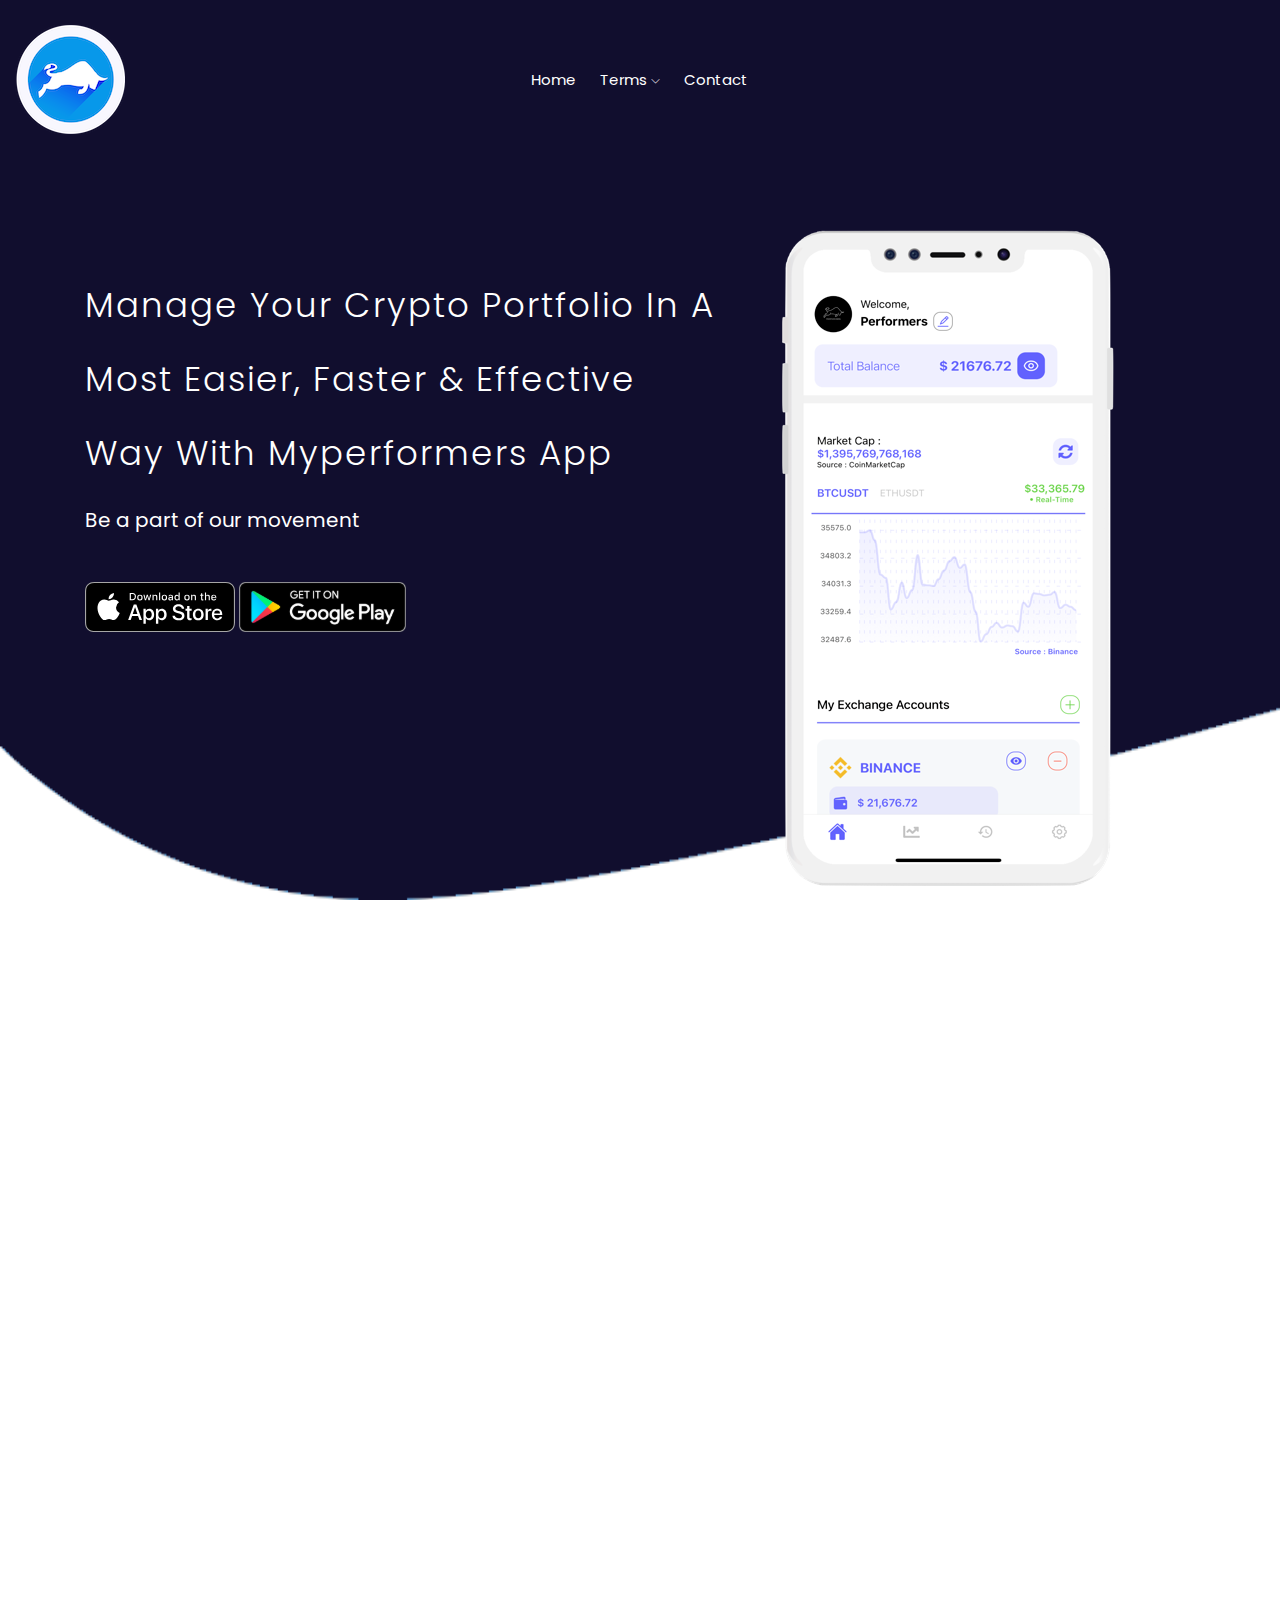
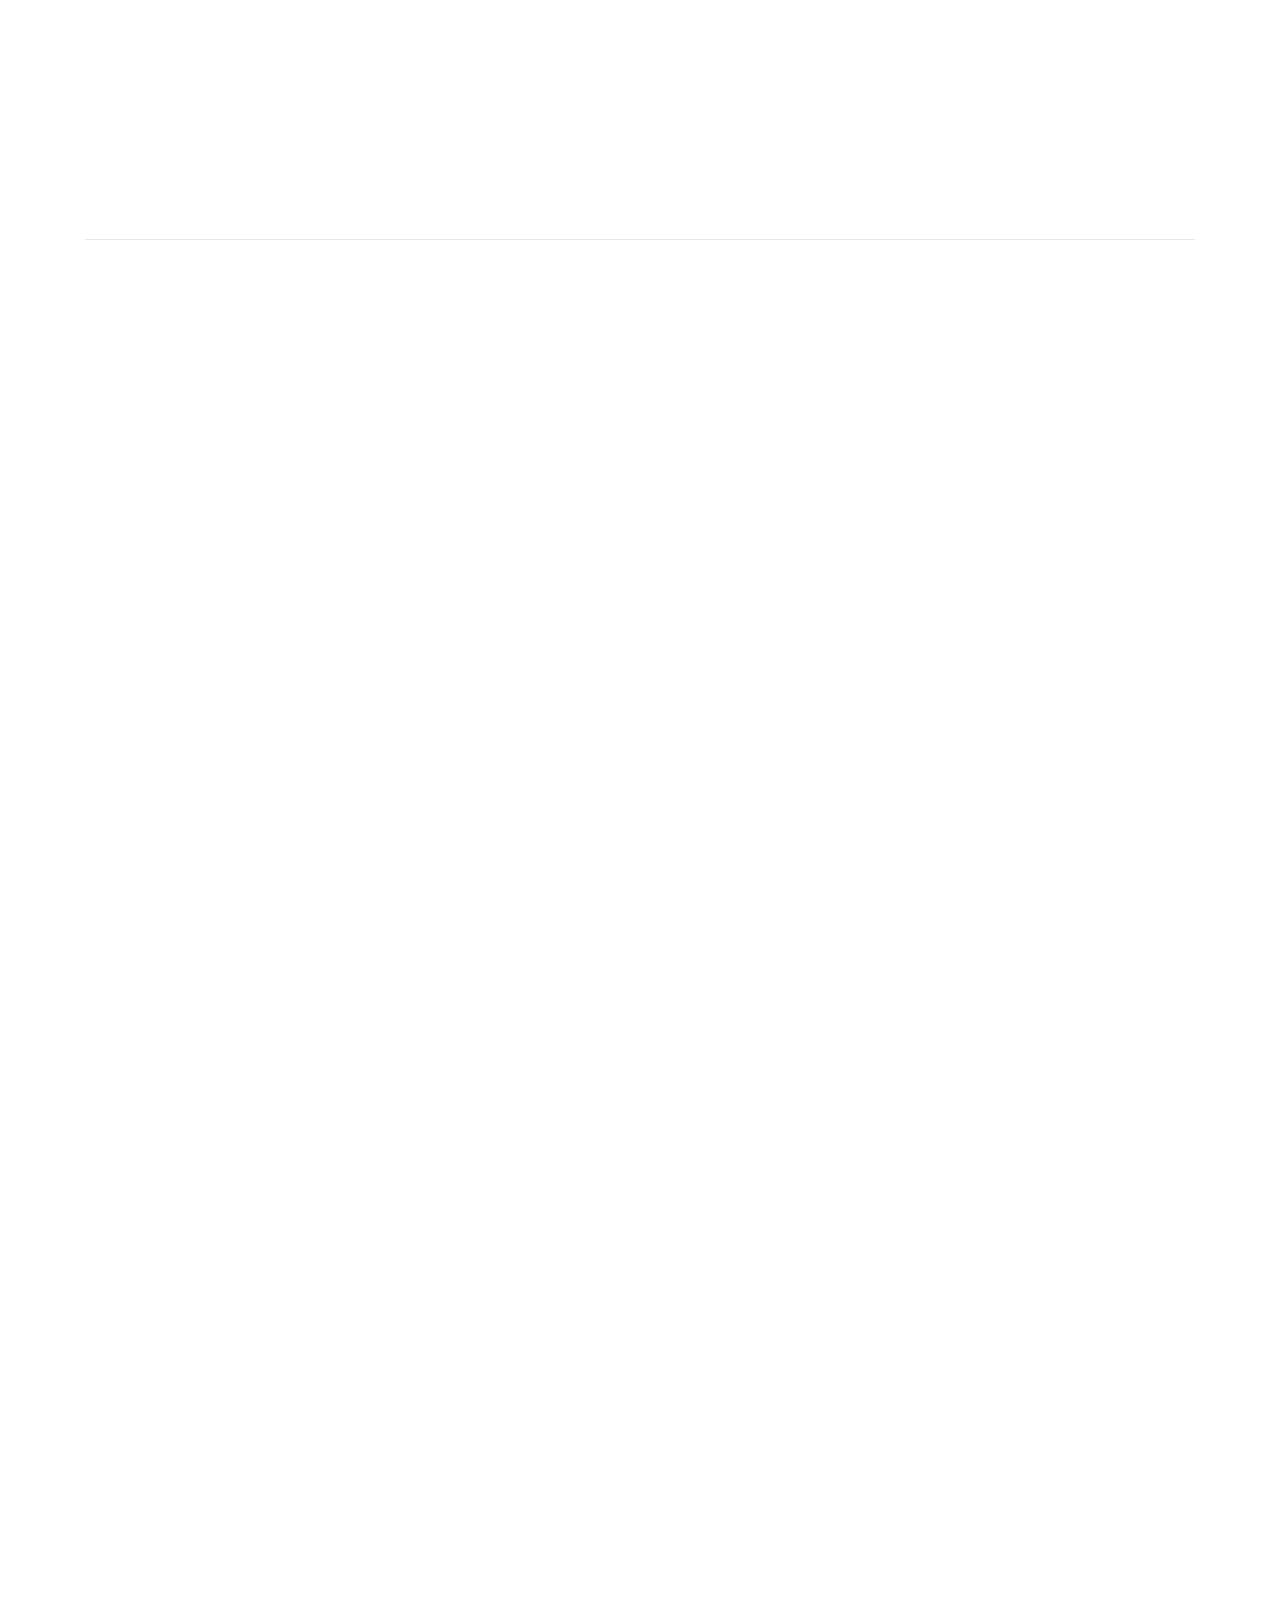
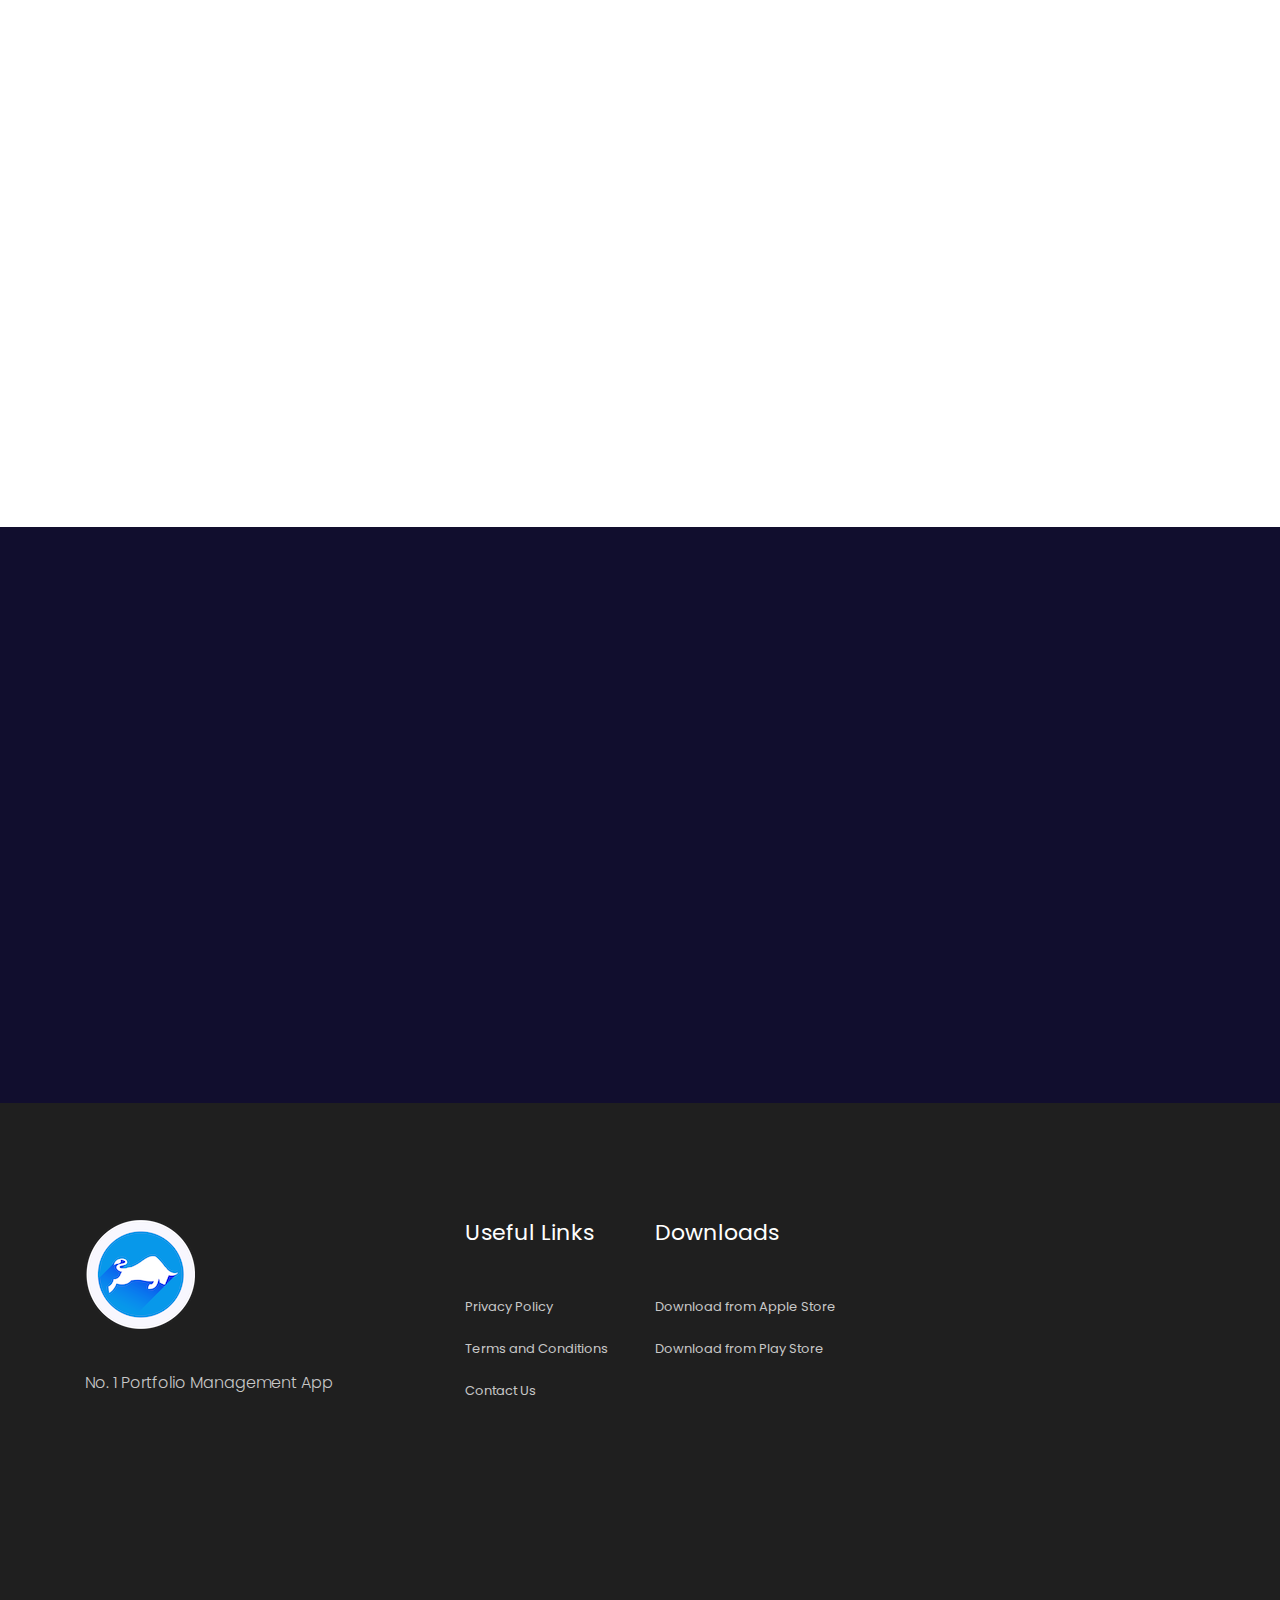
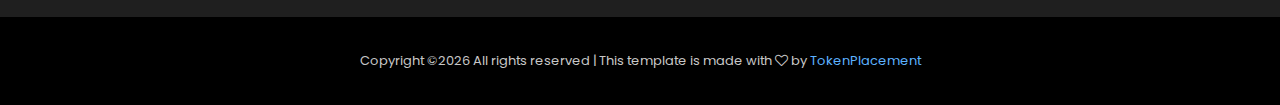
==== commit 8dba82a8: "Text changes" ====
--- a/public/index.html
+++ b/public/index.html
@@ -95,9 +95,8 @@
                 <div class="row align-items-center">
                     <div class="col-xl-7 col-md-6">
                         <div class="slider_text ">
-                            <h3 class="wow fadeInDown" data-wow-duration="1s" data-wow-delay=".1s" >Manage your portfolio <br>
-                                with myperformers</h3>
-                            <p class="wow fadeInLeft" data-wow-duration="1s" data-wow-delay=".1s">Monitor all your investments at one place!</p>
+                            <h3 class="wow fadeInDown" data-wow-duration="1s" data-wow-delay=".1s" >Manage your Crypto Portfolio in a most easier, faster & effective way with myperformers app</h3>
+                            <p class="wow fadeInLeft" data-wow-duration="1s" data-wow-delay=".1s">Be a part of our movement</p>
 
                                     <div class="app_download wow fadeInDown" data-wow-duration="1s" data-wow-delay=".1s">
                                         <a href="#" >
@@ -122,7 +121,7 @@
     </div>
     <!-- slider_area_end -->
     <!-- service_area  -->
-    <div class="service_area">
+    <!--div class="service_area">
         <div class="container">
             <div class="row">
                 <div class="col-xl-12">
@@ -164,7 +163,7 @@
                 </div>
             </div>
         </div>
-    </div>
+    </div-->
     <!--/ service_area  -->
 
     <!-- service_area_2  -->
@@ -187,22 +186,22 @@
                     <div class="col-lg-4 col-md-4">
                         <div class="single_service  wow fadeInUp" data-wow-duration=".5s" data-wow-delay=".3s">
                             <span>01</span>
-                            <h3>Sign Up for free</h3>
-                            <p>Create your account in just one click using SMS Verification</p>
+                            <h3>Intelligent App with AI Algorithm</h3>
+                            <!--p>Create your account in just one click using SMS Verification</p-->
                         </div>
                     </div>
                     <div class="col-lg-4 col-md-4">
                         <div class="single_service  wow fadeInUp" data-wow-duration=".6s" data-wow-delay=".4s">
                             <span>02</span>
-                            <h3>Create your profile</h3>
-                            <p>Link your exchange accounts</p>
+                            <h3>Valuable free signals</h3>
+                            <!--p>Link your exchange accounts</p-->
                         </div>
                     </div>
                     <div class="col-lg-4 col-md-4  wow fadeInUp" data-wow-duration=".7s" data-wow-delay=".5s">
                         <div class="single_service">
                             <span>03</span>
-                            <h3>Start Trading!</h3>
-                            <p>Explore the buying and selling prices in just one click and start trading right away.</p>
+                            <h3>User friendly interface</h3>
+                            <!--p>Explore the buying and selling prices in just one click and start trading right away.</p-->
                         </div>
                     </div>
                 </div>
@@ -215,7 +214,7 @@
     <!-- about  -->
     <div class="features_area ">
         <div class="container">
-            <div class="features_main_wrap">
+            <!--div class="features_main_wrap">
                     <div class="row  align-items-center">
                             <div class="col-xl-5 col-lg-5 col-md-6">
                                 <div class="features_info2">
@@ -233,7 +232,7 @@
                                 </div>
                             </div>
                     </div>
-            </div>
+            </div-->
             <div class="features_main_wrap">
                     <div class="row  align-items-center">
                             <div class="col-xl-5 col-lg-5 offset-xl-1 offset-lg-1 col-md-6">
@@ -245,19 +244,63 @@
                                 <div class="features_info">
                                     <h3 class="wow fadeInUp" data-wow-duration=".5s" data-wow-delay=".3s" >Easy setup and <br>
                                             management</h3>
-                                    <p class="wow fadeInUp" data-wow-duration=".6s" data-wow-delay=".4s"  >One click seamless account setup process</p>
+                                    <!--p class="wow fadeInUp" data-wow-duration=".6s" data-wow-delay=".4s"  >One click seamless account setup process</p-->
                                     <ul>
-                                        <li class="wow fadeInUp" data-wow-duration=".7s" data-wow-delay=".5s" > Secured and trusted portfolio management</li>
-                                        <li class="wow fadeInUp" data-wow-duration=".8s" data-wow-delay=".6s" > Easy access to all portfolios</li>
-                                        <li class="wow fadeInUp" data-wow-duration=".9s" data-wow-delay=".7s" > Convenient trading </li>
+                                        <li class="wow fadeInUp" data-wow-duration=".7s" data-wow-delay=".5s" > Secured and trusted strong crypto signal management</li>
+                                        <li class="wow fadeInUp" data-wow-duration=".8s" data-wow-delay=".6s" > Easy access to different exchanges</li>
+                                        <li class="wow fadeInUp" data-wow-duration=".9s" data-wow-delay=".7s" > Easy buying of signals, manual and automatic </li>
                                     </ul>
-            
-                                    <div class="about_btn wow fadeInUp" data-wow-duration=".10s" data-wow-delay=".8s" >
-                                        <a class="boxed-btn4" href="#">Download Now</a>
+
+                                    <div class="row">
+                                        <div class="app_download wow fadeInDown" data-wow-duration="1s" data-wow-delay=".1s">
+                                            <a href="#" >
+                                                    <img src="img/ilstrator/app.svg" alt="">
+                                            </a>
+                                            <a href="#">
+                                                    <img src="img/ilstrator/play.svg" alt="">
+                                            </a>
+                                            
+                                        </div>
                                     </div>
                                 </div>
-                            </div>
-                        </div>
+
+                            </div>
+
+                        </div>
+            </div>
+
+            <div class="features_main_wrap">
+                <div class="row  align-items-center">
+                    <div class="col-xl-5 col-lg-5 offset-xl-1 offset-lg-1 col-md-6">
+                        <div class="about_image wow fadeInLeft" data-wow-duration=".4s" data-wow-delay=".3s">
+                            <img src="img/ilstrator_img/phone.png" alt="">
+                        </div>
+                    </div>
+                    <div class="col-xl-6 col-lg-6 col-md-6">
+                        <div class="features_info">
+                            <h3 class="wow fadeInUp" data-wow-duration=".5s" data-wow-delay=".3s" >Easy setup and <br>
+                                    management</h3>
+                            <!--p class="wow fadeInUp" data-wow-duration=".6s" data-wow-delay=".4s"  >One click seamless account setup process</p-->
+                            <ul>
+                                <li class="wow fadeInUp" data-wow-duration=".7s" data-wow-delay=".5s" > Secured and trusted strong crypto signal management</li>
+                                <li class="wow fadeInUp" data-wow-duration=".8s" data-wow-delay=".6s" > Easy access to different exchanges</li>
+                                <li class="wow fadeInUp" data-wow-duration=".9s" data-wow-delay=".7s" > Easy buying of signals, manual and automatic </li>
+                            </ul>
+
+                            <div class="row">
+                                <div class="app_download wow fadeInDown" data-wow-duration="1s" data-wow-delay=".1s">
+                                    <a href="#" >
+                                            <img src="img/ilstrator/app.svg" alt="">
+                                    </a>
+                                    <a href="#">
+                                            <img src="img/ilstrator/play.svg" alt="">
+                                    </a>
+                                    
+                                </div>
+                            </div>
+                        </div>
+                    </div>
+                </div>
             </div>
         </div>
     </div>
@@ -432,8 +475,7 @@
         <div class="container">
             <div class="row align-items-center">
                 <div class="col-xl-7 col-md-12 col-lg-6">
-                    <h3 class="wow fadeInDown" data-wow-duration="1s" data-wow-delay=".1s">Get started now <br>
-                            and manage your investments better</h3>
+                    <h3 class="wow fadeInDown" data-wow-duration="1s" data-wow-delay=".1s">Get started now and manage your investment in a more effective way with us!</h3>
                 </div>
                 <div class="col-xl-5 col-md-12 col-lg-6">
                     <div class="app_download wow fadeInDown" data-wow-duration="1s" data-wow-delay=".1s">
--- a/public/css/style.css
+++ b/public/css/style.css
@@ -167,7 +167,7 @@
 
 /* line 110, ../../Arafath/CL/CL October/214. App Landing Page/HTML/scss/theme-default.scss */
 h3 {
-  font-size: 24px;
+  font-size: 10px;
 }
 
 /* line 114, ../../Arafath/CL/CL October/214. App Landing Page/HTML/scss/theme-default.scss */
@@ -1400,7 +1400,7 @@
 .slider_area .single_slider .slider_text h3 {
   color: #FFF;
   font-family: "Poppins", sans-serif;
-  font-size: 60px;
+  font-size: 34px;
   text-transform: capitalize;
   letter-spacing: 2px;
   font-weight: 300;
@@ -1452,7 +1452,7 @@
 @media (min-width: 992px) and (max-width: 1200px) {
   /* line 44, ../../Arafath/CL/CL October/214. App Landing Page/HTML/scss/_slider.scss */
   .slider_area .single_slider .slider_text h3 {
-    font-size: 45px;
+    font-size: 30px;
     letter-spacing: 3px;
     line-height: 55px;
   }
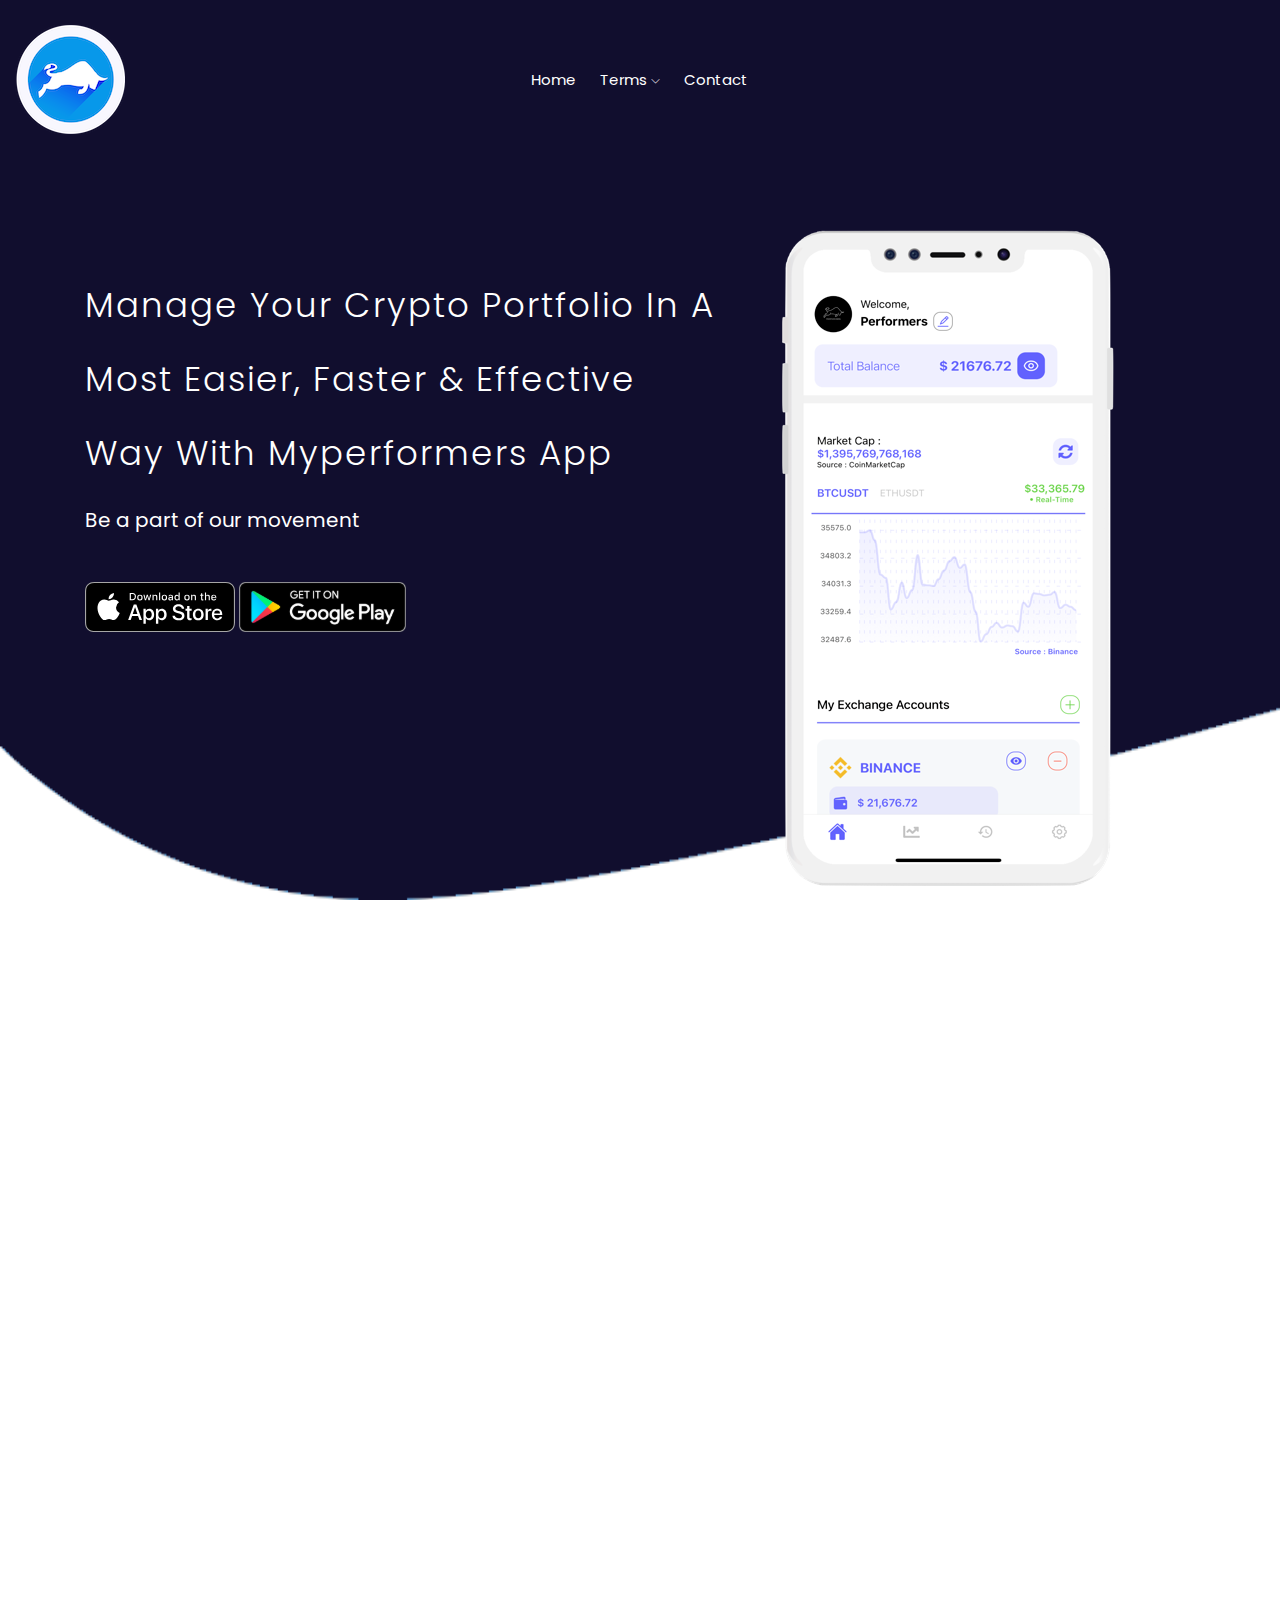
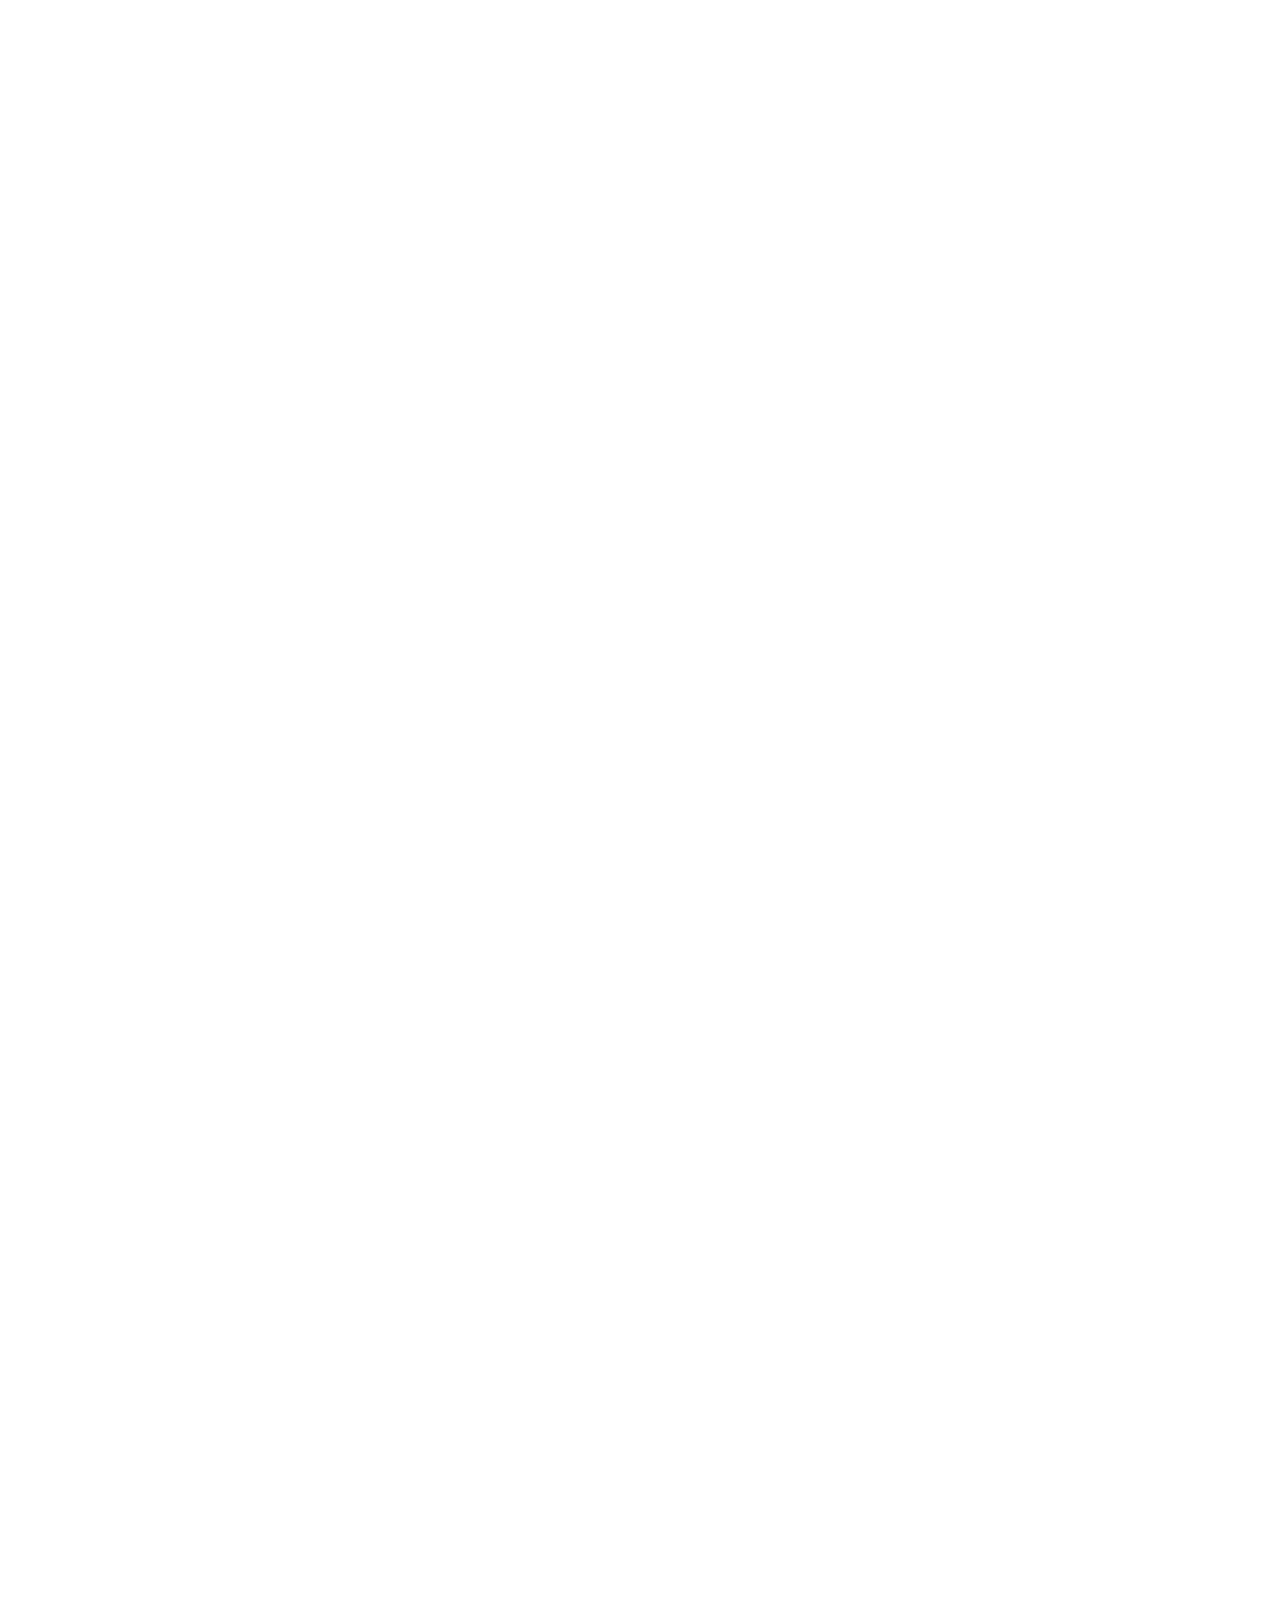
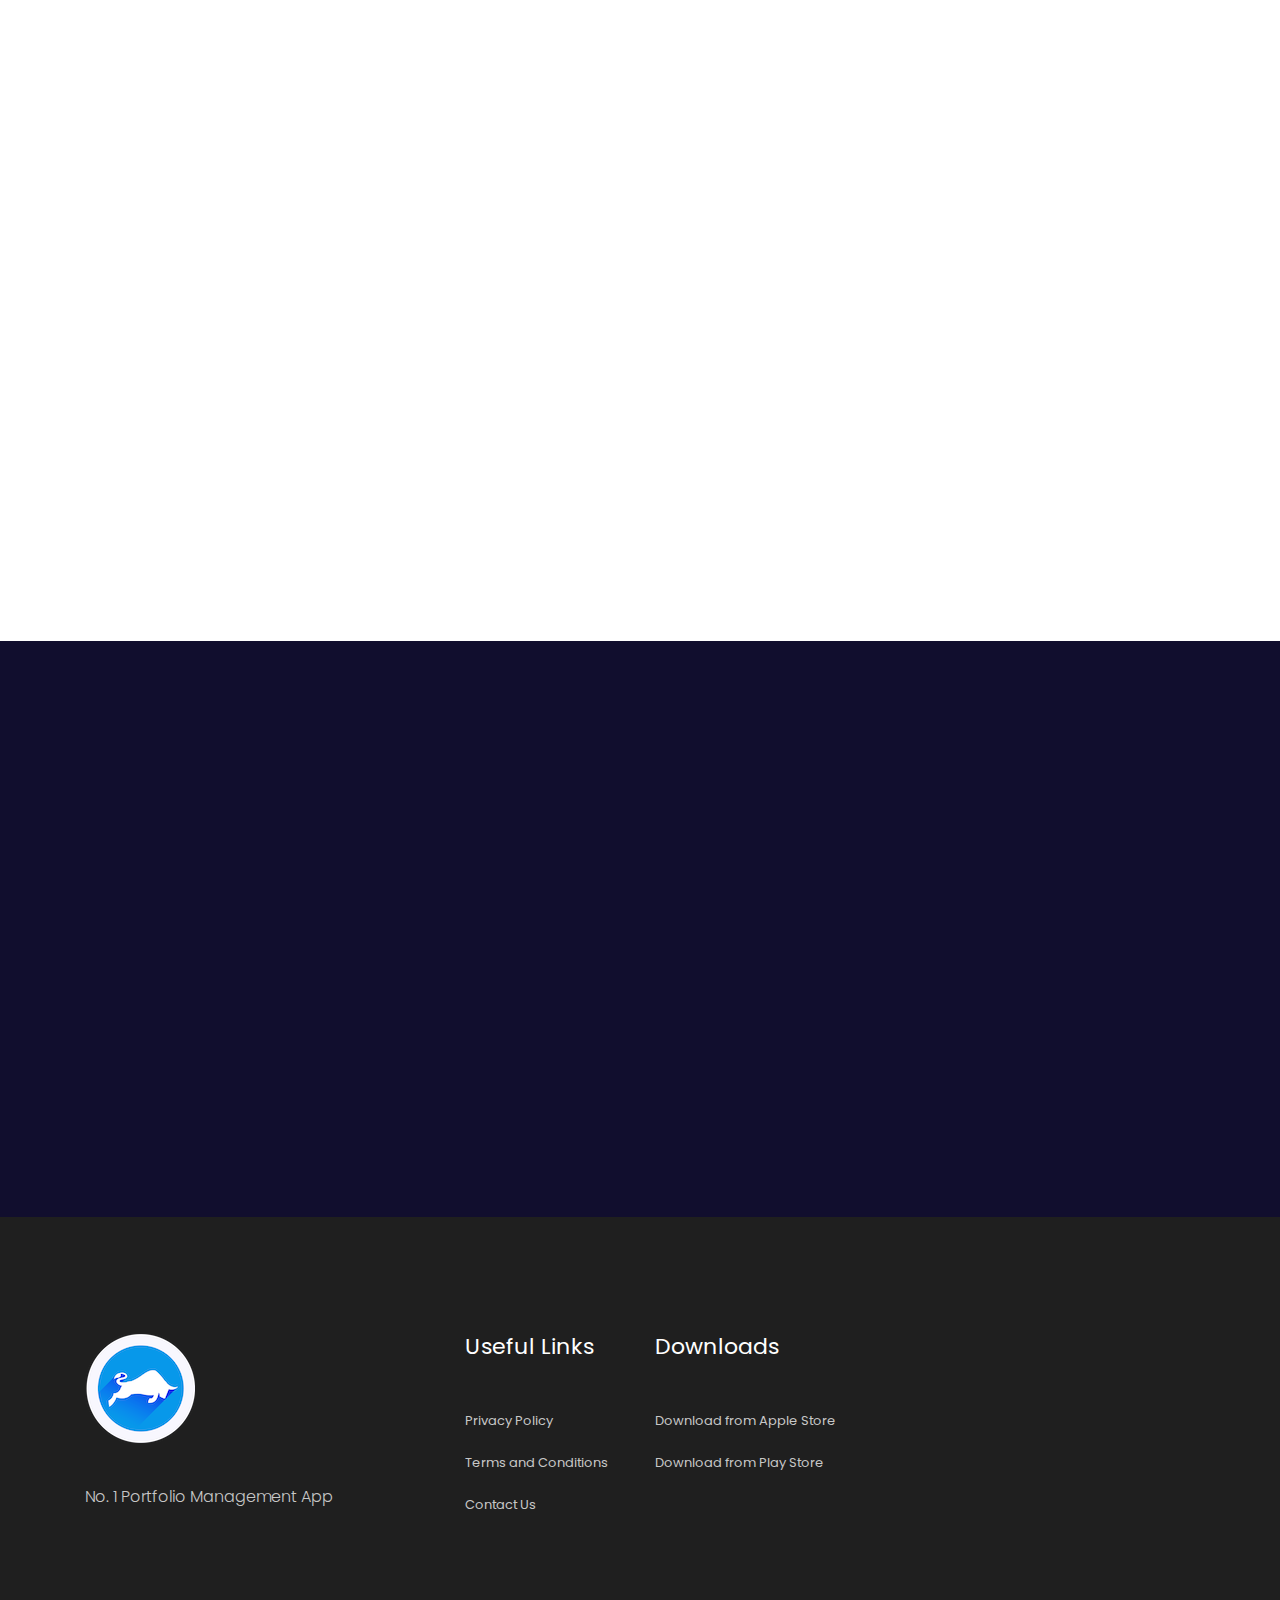
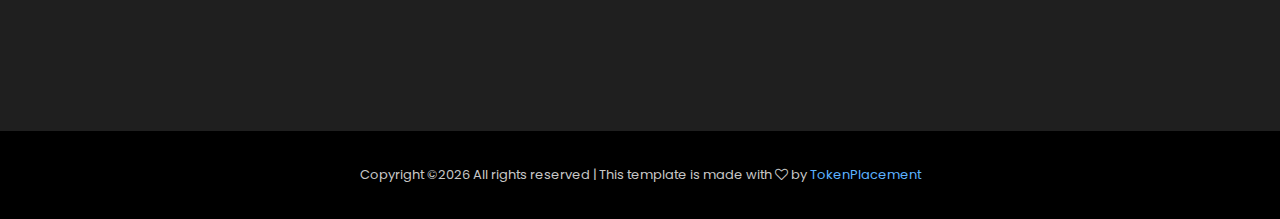
==== commit 3424cdd8: "Pending changes requested by client." ====
--- a/public/index.html
+++ b/public/index.html
@@ -167,7 +167,7 @@
     <!--/ service_area  -->
 
     <!-- service_area_2  -->
-    <div class="service_area_2">
+    <!--div class="service_area_2">
         <div class="container">
             <div class="row align-items-center">
                 <div class="col-xl-4 col-lg-4 col-md-6 wow fadeInLeft" data-wow-duration=".4s" data-wow-delay=".5s">
@@ -187,28 +187,65 @@
                         <div class="single_service  wow fadeInUp" data-wow-duration=".5s" data-wow-delay=".3s">
                             <span>01</span>
                             <h3>Intelligent App with AI Algorithm</h3>
-                            <!--p>Create your account in just one click using SMS Verification</p-->
+                            <p>Create your account in just one click using SMS Verification</p>
                         </div>
                     </div>
                     <div class="col-lg-4 col-md-4">
                         <div class="single_service  wow fadeInUp" data-wow-duration=".6s" data-wow-delay=".4s">
                             <span>02</span>
                             <h3>Valuable free signals</h3>
-                            <!--p>Link your exchange accounts</p-->
+                            <p>Link your exchange accounts</p>
                         </div>
                     </div>
                     <div class="col-lg-4 col-md-4  wow fadeInUp" data-wow-duration=".7s" data-wow-delay=".5s">
                         <div class="single_service">
                             <span>03</span>
                             <h3>User friendly interface</h3>
-                            <!--p>Explore the buying and selling prices in just one click and start trading right away.</p-->
+                            <p>Explore the buying and selling prices in just one click and start trading right away.</p>
+                        </div>
+                    </div>
+                </div>
+            </div>
+        </div>
+    </div-->
+    <!--/ service_area_2  -->
+
+    <div class="features_area ">
+        <div class="container">
+            <div class="features_main_wrap">
+                <div class="row  align-items-center">
+                    <div class="col-xl-5 col-lg-5 offset-xl-1 offset-lg-1 col-md-6">
+                        <div class="about_image wow fadeInLeft" data-wow-duration=".4s" data-wow-delay=".3s">
+                            <img src="img/ilstrator_img/mobile_screen.png" alt="">
+                        </div>
+                    </div>
+                    <div class="col-xl-6 col-lg-6 col-md-6">
+                        <div class="features_info">
+                            <h3 class="wow fadeInUp" data-wow-duration=".5s" data-wow-delay=".3s" >Why Myperformer App</h3>
+                            <!--p class="wow fadeInUp" data-wow-duration=".6s" data-wow-delay=".4s"  >One click seamless account setup process</p-->
+                            <ul>
+                                <li class="wow fadeInUp" data-wow-duration=".7s" data-wow-delay=".5s" > Intelligent App with AI Algorithm</li>
+                                <li class="wow fadeInUp" data-wow-duration=".8s" data-wow-delay=".6s" > Valuable free signals</li>
+                                <li class="wow fadeInUp" data-wow-duration=".9s" data-wow-delay=".7s" > User friendly interface</li>
+                            </ul>
+
+                            <div class="row">
+                                <div class="app_download wow fadeInDown" data-wow-duration="1s" data-wow-delay=".1s">
+                                    <a href="#" >
+                                            <img src="img/ilstrator/app.svg" alt="">
+                                    </a>
+                                    <a href="#">
+                                            <img src="img/ilstrator/play.svg" alt="">
+                                    </a>
+                                    
+                                </div>
+                            </div>
                         </div>
                     </div>
                 </div>
             </div>
         </div>
     </div>
-    <!--/ service_area_2  -->
 
 
     <!-- about  -->
@@ -235,20 +272,14 @@
             </div-->
             <div class="features_main_wrap">
                     <div class="row  align-items-center">
-                            <div class="col-xl-5 col-lg-5 offset-xl-1 offset-lg-1 col-md-6">
-                                <div class="about_image wow fadeInLeft" data-wow-duration=".4s" data-wow-delay=".3s">
-                                    <img src="img/ilstrator_img/phone.png" alt="">
-                                </div>
-                            </div>
                             <div class="col-xl-6 col-lg-6 col-md-6">
                                 <div class="features_info">
-                                    <h3 class="wow fadeInUp" data-wow-duration=".5s" data-wow-delay=".3s" >Easy setup and <br>
-                                            management</h3>
+                                    <h3 class="wow fadeInUp" data-wow-duration=".5s" data-wow-delay=".3s" >Be in the Crypto World in 3 Steps!</h3>
                                     <!--p class="wow fadeInUp" data-wow-duration=".6s" data-wow-delay=".4s"  >One click seamless account setup process</p-->
                                     <ul>
-                                        <li class="wow fadeInUp" data-wow-duration=".7s" data-wow-delay=".5s" > Secured and trusted strong crypto signal management</li>
-                                        <li class="wow fadeInUp" data-wow-duration=".8s" data-wow-delay=".6s" > Easy access to different exchanges</li>
-                                        <li class="wow fadeInUp" data-wow-duration=".9s" data-wow-delay=".7s" > Easy buying of signals, manual and automatic </li>
+                                        <li class="wow fadeInUp" data-wow-duration=".7s" data-wow-delay=".5s" > <br><strong>Sign Up for free</strong><br>Create your account in just one click using SMS verification</li>
+                                        <li class="wow fadeInUp" data-wow-duration=".8s" data-wow-delay=".6s" > <br><strong>Create your profile</strong><br>Link your exchange accounts</li>
+                                        <li class="wow fadeInUp" data-wow-duration=".9s" data-wow-delay=".7s" > <br><strong>Start Trading!</strong><br>Explore the buying and selling prices in just one click and start trading right away</li>
                                     </ul>
 
                                     <div class="row">
@@ -265,6 +296,11 @@
                                 </div>
 
                             </div>
+                            <div class="col-xl-5 col-lg-5 offset-xl-1 offset-lg-1 col-md-6">
+                                <div class="about_image wow fadeInLeft" data-wow-duration=".4s" data-wow-delay=".3s">
+                                    <img src="img/ilstrator_img/phone02.png" alt="">
+                                </div>
+                            </div>
 
                         </div>
             </div>
@@ -273,7 +309,7 @@
                 <div class="row  align-items-center">
                     <div class="col-xl-5 col-lg-5 offset-xl-1 offset-lg-1 col-md-6">
                         <div class="about_image wow fadeInLeft" data-wow-duration=".4s" data-wow-delay=".3s">
-                            <img src="img/ilstrator_img/phone.png" alt="">
+                            <img src="img/ilstrator_img/phone01.png" alt="">
                         </div>
                     </div>
                     <div class="col-xl-6 col-lg-6 col-md-6">
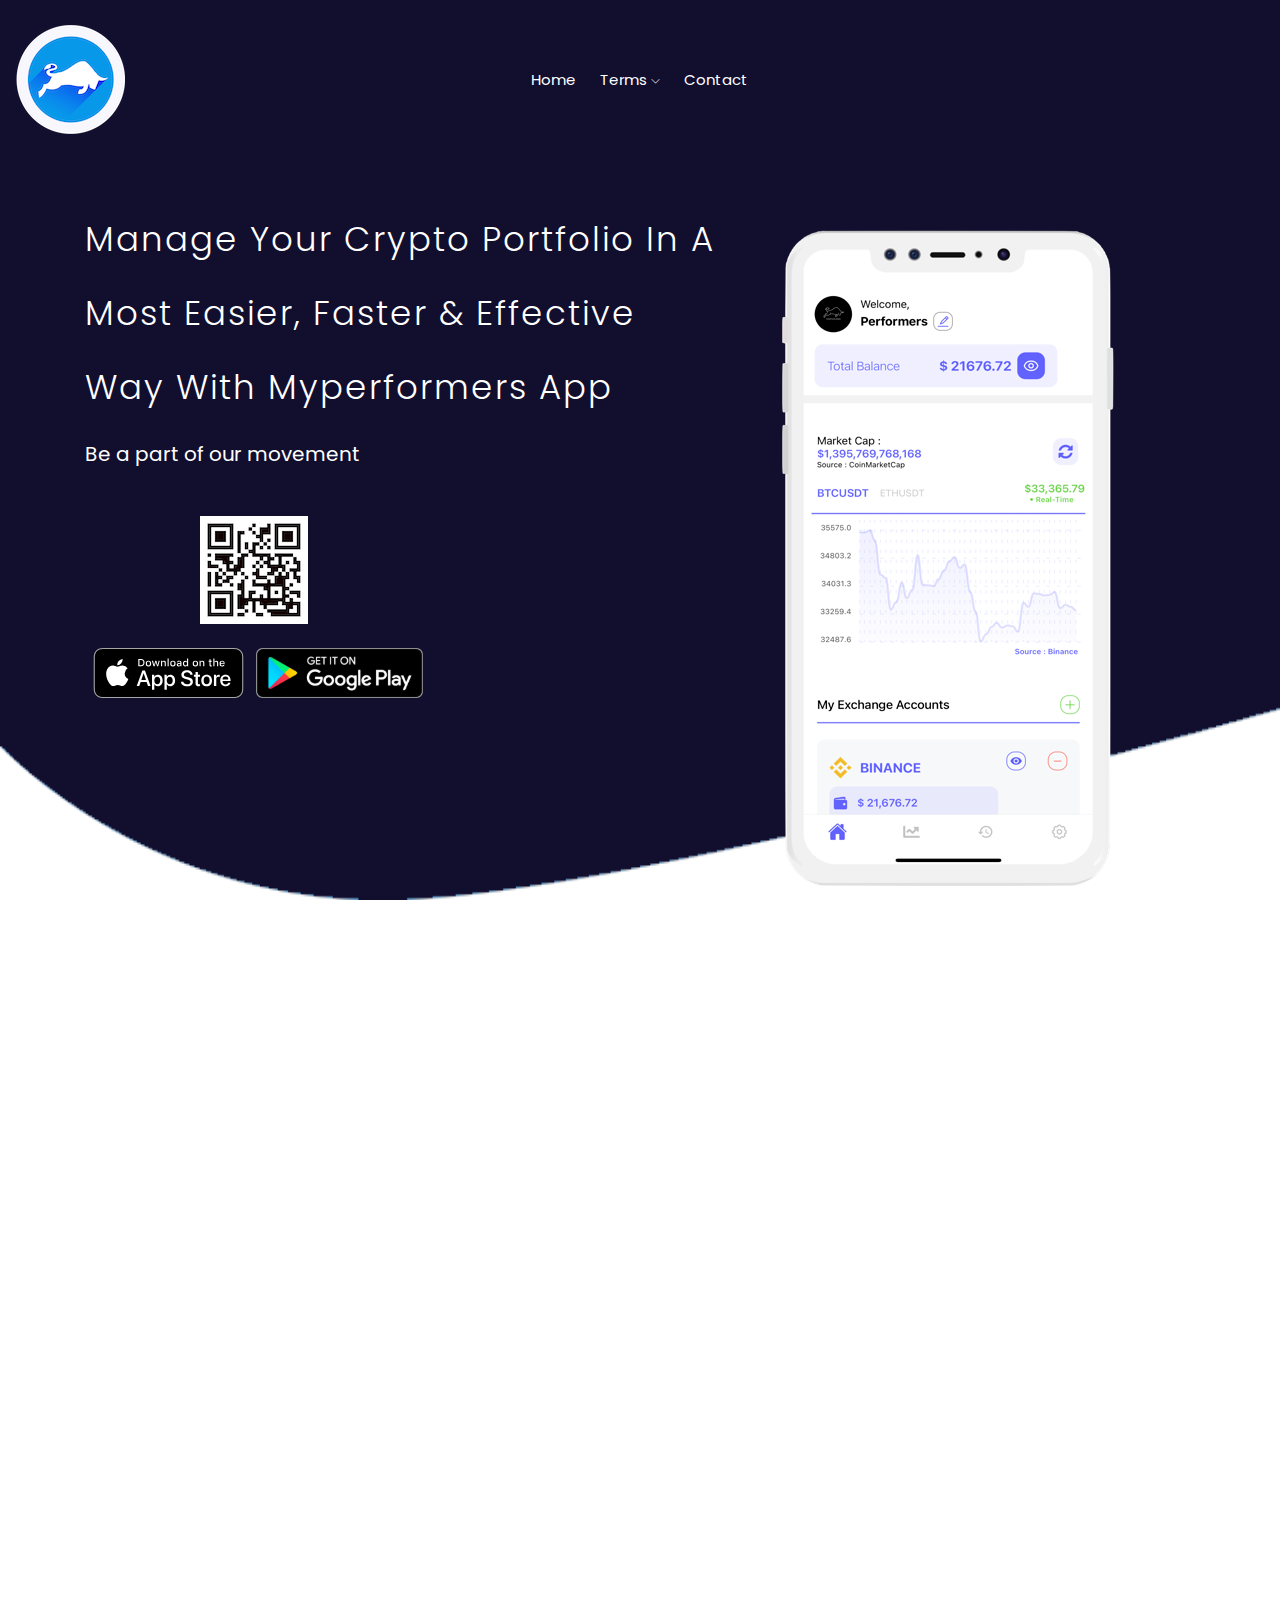
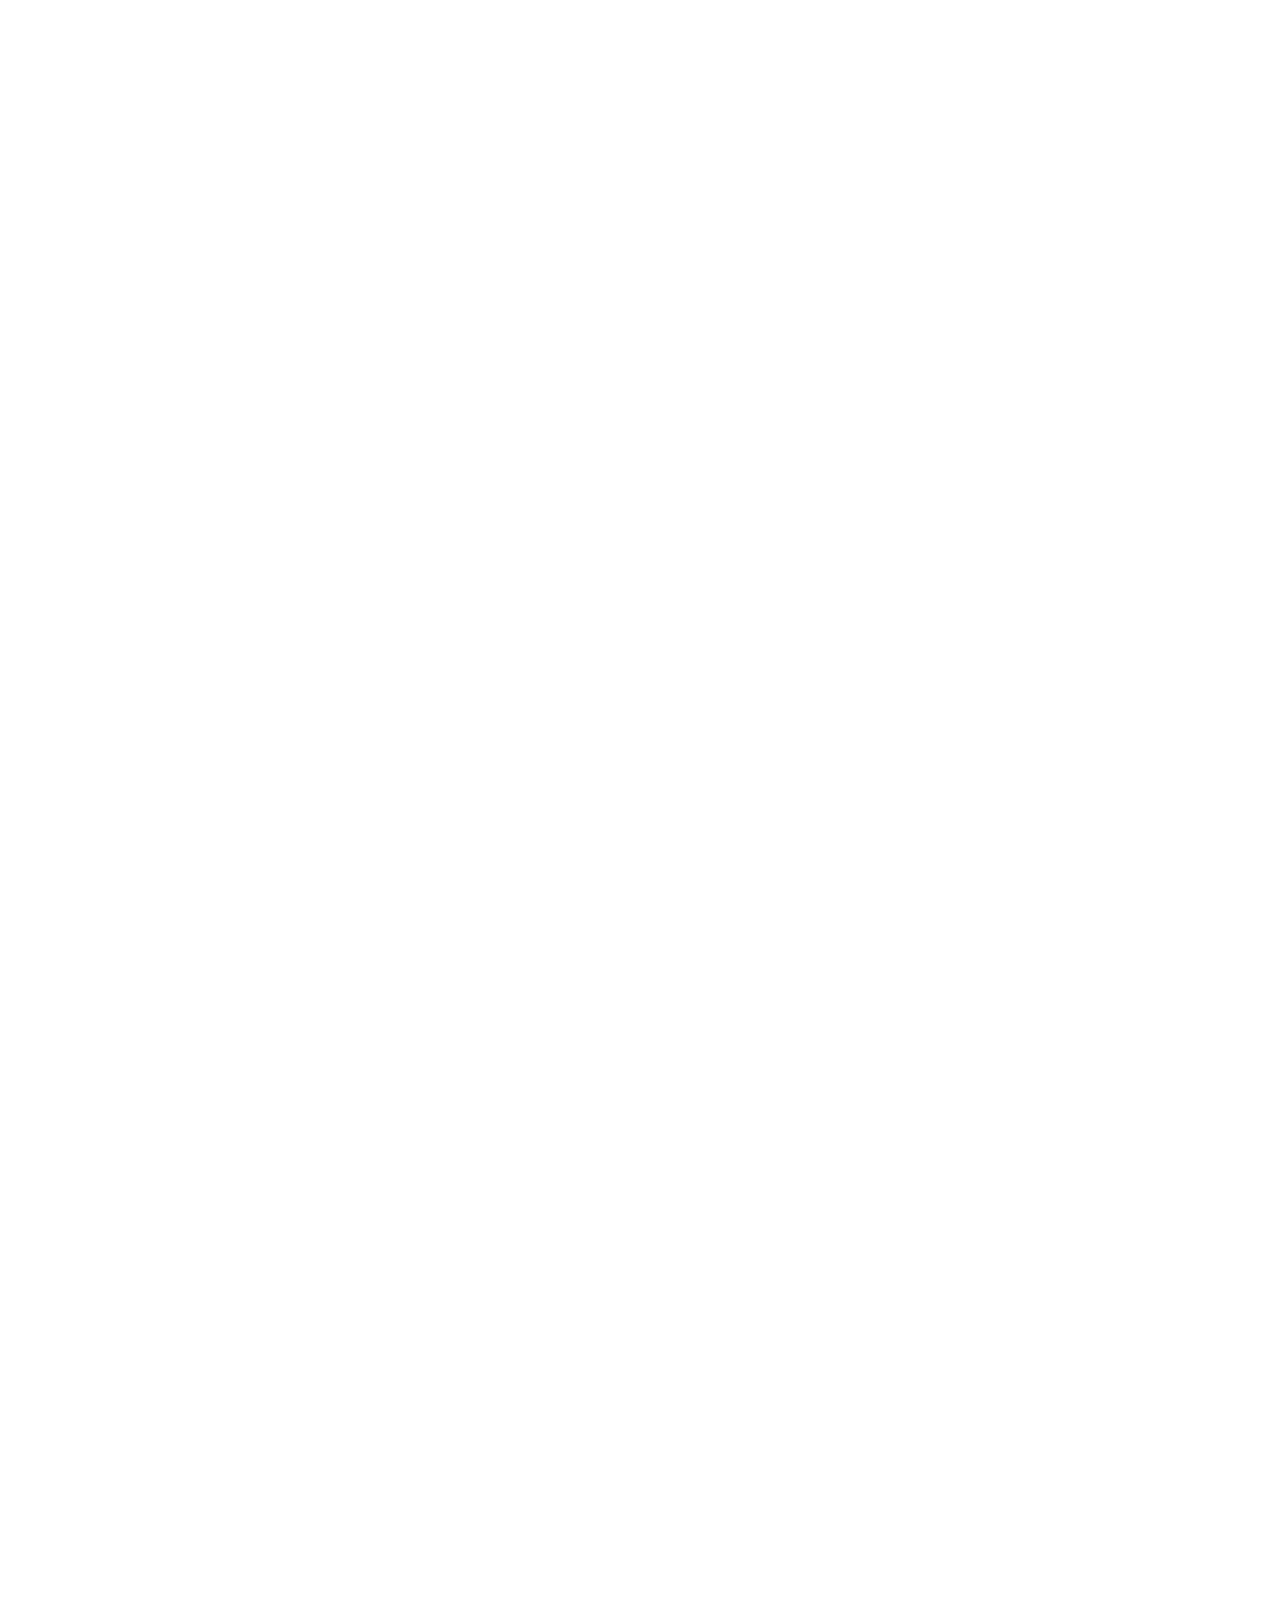
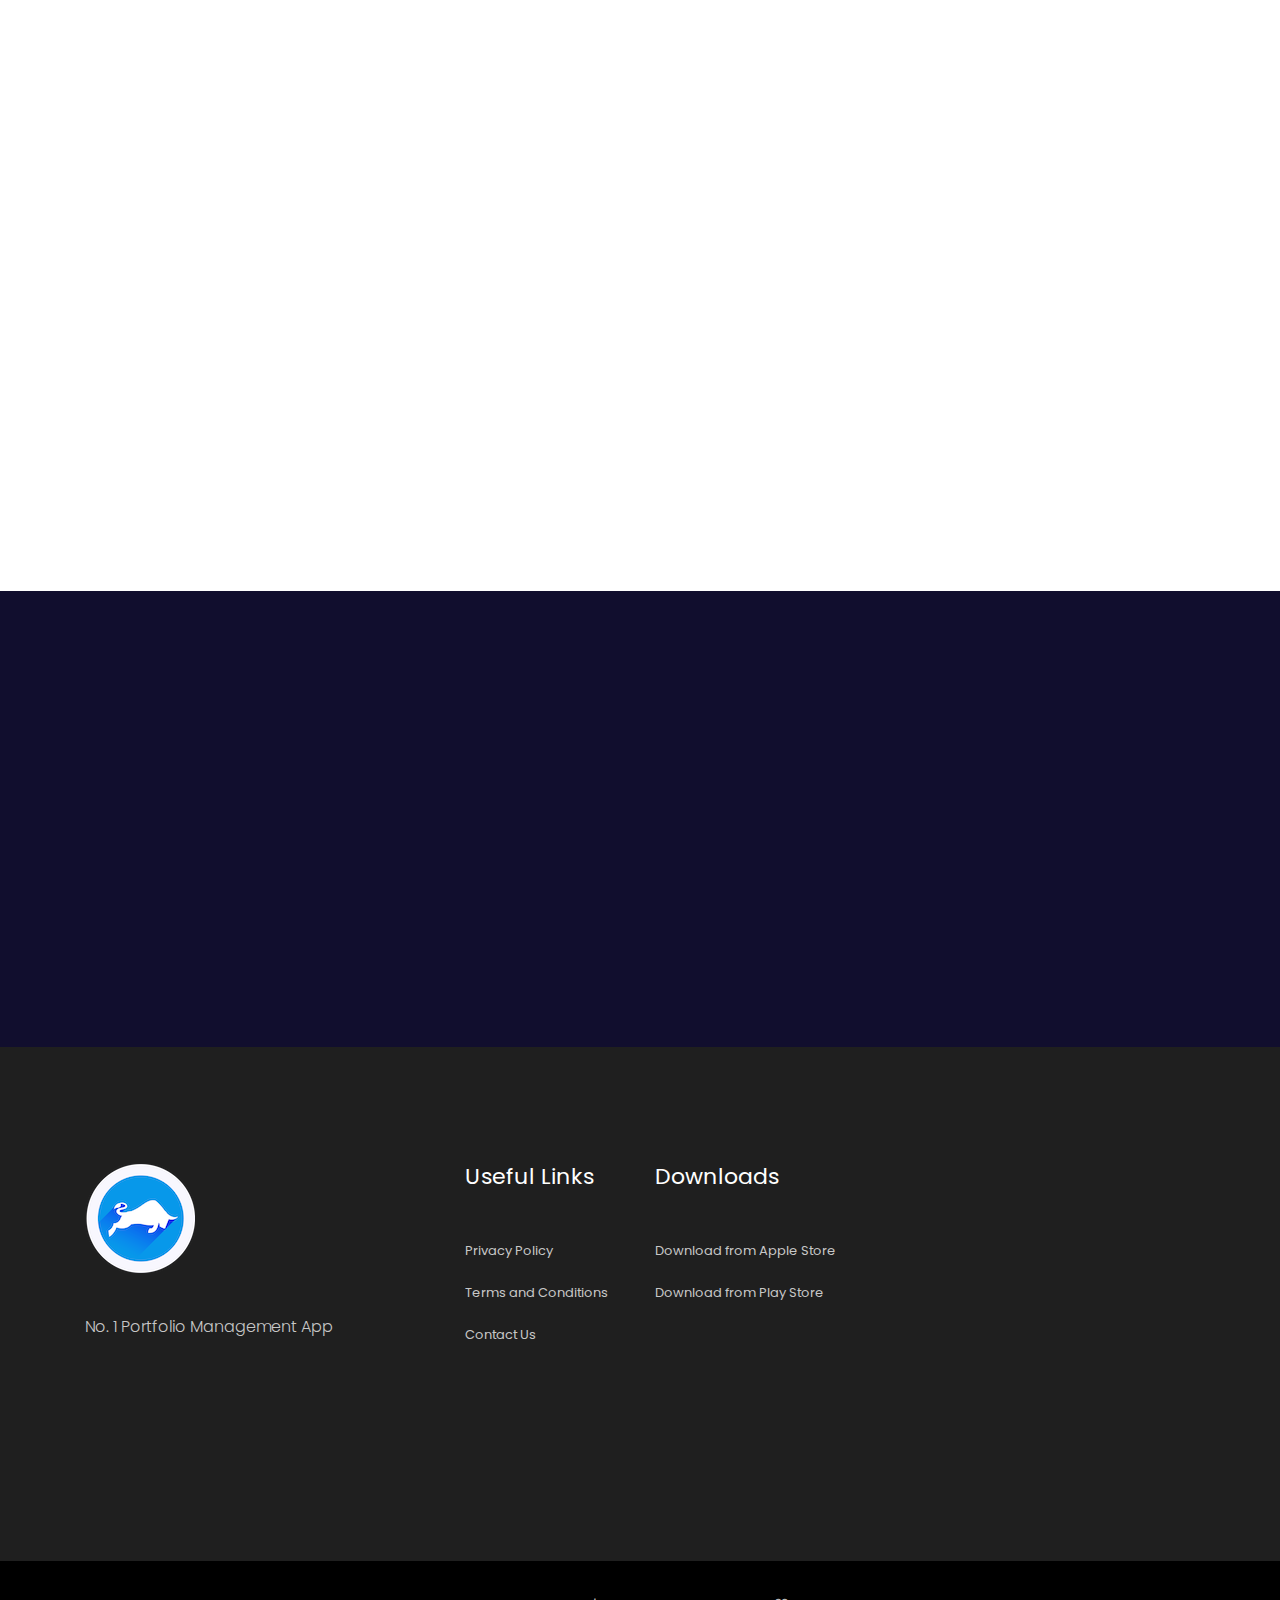
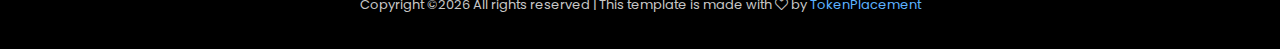
==== commit d408fdc8: "Lipika - added qr code" ====
--- a/public/index.html
+++ b/public/index.html
@@ -30,318 +30,345 @@
 </head>
 
 <body>
-    <!--[if lte IE 9]>
-            <p class="browserupgrade">You are using an <strong>outdated</strong> browser. Please <a href="https://browsehappy.com/">upgrade your browser</a> to improve your experience and security.</p>
-        <![endif]-->
-
-    <!-- header-start -->
-    <header>
-        <div class="header-area ">
-            <div id="sticky-header" class="main-header-area">
-                <div class="container-fluid">
-                    <div class="row align-items-center">
-                        <div class="col-2">
-                            <div class="logo">
-                                <a href="index.html">
-                                    <img src="img/logo.png" alt="">
+<!--[if lte IE 9]>
+<p class="browserupgrade">You are using an <strong>outdated</strong> browser. Please <a href="https://browsehappy.com/">upgrade
+    your browser</a> to improve your experience and security.</p>
+<![endif]-->
+
+<!-- header-start -->
+<header>
+    <div class="header-area ">
+        <div id="sticky-header" class="main-header-area">
+            <div class="container-fluid">
+                <div class="row align-items-center">
+                    <div class="col-2">
+                        <div class="logo">
+                            <a href="index.html">
+                                <img class="header-logo" src="img/logo.png" alt="">
+                            </a>
+                        </div>
+                    </div>
+                    <div class="col-8">
+                        <div class="main-menu">
+                            <nav>
+                                <ul id="navigation">
+                                    <li><a class="active" href="index.html">home</a></li>
+                                    <!--                                        <li><a href="features.html">Features</a></li>-->
+                                    <!--                                        <li><a href="Pricing.html">Pricing</a></li>-->
+                                    <li><a href="#">Terms <i class="ti-angle-down"></i></a>
+                                        <ul class="submenu">
+                                            <li><a href="privacy.html">Privacy Policy</a></li>
+                                            <li><a href="terms.html">Terms and Conditions</a></li>
+                                        </ul>
+                                    </li>
+                                    <!--                                        <li><a href="#">pages <i class="ti-angle-down"></i></a>-->
+                                    <!--                                            <ul class="submenu">-->
+                                    <!--                                                 <li><a href="elements.html">elements</a></li>-->
+                                    <!--                                            </ul>-->
+                                    <!--                                        </li>-->
+                                    <li><a href="contact.html">Contact</a></li>
+                                </ul>
+                            </nav>
+                        </div>
+                    </div>
+                    <!--                        <div class="col-xl-1 col-lg-1 d-none d-lg-block">-->
+                    <!--                            <div class="Appointment">-->
+                    <!--                                <div class="book_btn d-none d-lg-block">-->
+                    <!--                                    <a  href="#">Download</a>-->
+                    <!--                                </div>-->
+                    <!--                            </div>-->
+                    <!--                        </div>-->
+                    <div class="col-12">
+                        <div class="mobile_menu d-block d-lg-none"></div>
+                    </div>
+                </div>
+
+            </div>
+        </div>
+    </div>
+</header>
+<!-- header-end -->
+
+<!-- slider_area_start -->
+<div class="slider_area">
+    <div class="single_slider  d-flex align-items-center slider_bg_1">
+        <div class="container">
+            <div class="row align-items-center">
+                <div class="col-xl-7 col-md-6">
+                    <div class="slider_text ">
+                        <h3 class="wow fadeInDown" data-wow-duration="1s" data-wow-delay=".1s">Manage your Crypto
+                            Portfolio in a most easier, faster & effective way with myperformers app</h3>
+                        <p class="wow fadeInLeft" data-wow-duration="1s" data-wow-delay=".1s">Be a part of our
+                            movement</p>
+                        <div class="col-xl-1 col-md-1">
+                            <img src="img/qr-code-performers.png" alt="" style="padding-left:100px">
+                        </div>
+                        <br>
+                        <div class="app_download wow fadeInDown" data-wow-duration="1s" data-wow-delay=".1s">
+                            <a href="#">
+                                <img src="img/ilstrator/app.svg" alt="">
+                            </a>
+
+
+                            <a href="#">
+                                <img src="img/ilstrator/play.svg" alt="">
+                            </a>
+
+                        </div>
+
+                    </div>
+                </div>
+                <div class="col-xl-5 col-md-6">
+                    <div class="phone_thumb wow fadeInDown" data-wow-duration="1.1s" data-wow-delay=".2s">
+                        <img src="img/ilstrator/phone.png" alt="">
+                    </div>
+                </div>
+            </div>
+        </div>
+    </div>
+</div>
+<!-- slider_area_end -->
+<!-- service_area  -->
+<!--div class="service_area">
+    <div class="container">
+        <div class="row">
+            <div class="col-xl-12">
+                <div class="section_title text-center  wow fadeInUp" data-wow-duration=".5s" data-wow-delay=".3s">
+                    <h3>Save your time <br>
+                            managing your portfolio</h3>
+                </div>
+            </div>
+        </div>
+        <div class="row">
+            <div class="col-lg-4 col-md-4">
+                <div class="single_service text-center wow fadeInUp" data-wow-duration=".6s" data-wow-delay=".4s">
+                    <div class="thumb">
+                            <img src="img/icon/2.svg" alt="">
+                    </div>
+                    <h3>Secure protection <br>
+                        <b> of data</b></h3>
+                </div>
+            </div>
+            <div class="col-lg-4 col-md-4">
+                    <div class="single_service text-center wow fadeInUp" data-wow-duration=".7s" data-wow-delay=".5s">
+                            <div class="thumb">
+                                    <img src="img/icon/1.svg" alt="">
+                            </div>
+                            <h3>Light and Dark <br>
+                                  <b>View Modes</b>  </h3>
+                        </div>
+            </div>
+            <div class="col-lg-4 col-md-4">
+
+                        <div class="single_service text-center wow fadeInUp " data-wow-duration=".8s" data-wow-delay=".6s">
+                            <div class="thumb">
+                                    <img src="img/icon/3.svg" alt="">
+                            </div>
+                            <h3>Establish a strong <br>
+                                <b>Portfolio</b>
+                                    </h3>
+                        </div>
+            </div>
+        </div>
+    </div>
+</div-->
+<!--/ service_area  -->
+
+<!-- service_area_2  -->
+<!--div class="service_area_2">
+    <div class="container">
+        <div class="row align-items-center">
+            <div class="col-xl-4 col-lg-4 col-md-6 wow fadeInLeft" data-wow-duration=".4s" data-wow-delay=".5s">
+                <div class="man_thumb">
+                    <img src="img/ilstrator_img/man_walk.png" alt="">
+                </div>
+            </div>
+            <div class="col-xl-5 offset-xl-1 col-lg-6 col-md-6 ">
+                <div class="mobile_screen wow fadeInRight" data-wow-duration=".8s" data-wow-delay=".5s">
+                    <img src="img/ilstrator_img/mobile_screen.png" alt="">
+                </div>
+            </div>
+        </div>
+        <div class="service_content_wrap">
+            <div class="row">
+                <div class="col-lg-4 col-md-4">
+                    <div class="single_service  wow fadeInUp" data-wow-duration=".5s" data-wow-delay=".3s">
+                        <span>01</span>
+                        <h3>Intelligent App with AI Algorithm</h3>
+                        <p>Create your account in just one click using SMS Verification</p>
+                    </div>
+                </div>
+                <div class="col-lg-4 col-md-4">
+                    <div class="single_service  wow fadeInUp" data-wow-duration=".6s" data-wow-delay=".4s">
+                        <span>02</span>
+                        <h3>Valuable free signals</h3>
+                        <p>Link your exchange accounts</p>
+                    </div>
+                </div>
+                <div class="col-lg-4 col-md-4  wow fadeInUp" data-wow-duration=".7s" data-wow-delay=".5s">
+                    <div class="single_service">
+                        <span>03</span>
+                        <h3>User friendly interface</h3>
+                        <p>Explore the buying and selling prices in just one click and start trading right away.</p>
+                    </div>
+                </div>
+            </div>
+        </div>
+    </div>
+</div-->
+<!--/ service_area_2  -->
+
+<div class="features_area ">
+    <div class="container">
+        <div class="features_main_wrap">
+            <div class="row  align-items-center">
+                <div class="col-xl-5 col-lg-5 offset-xl-1 offset-lg-1 col-md-6">
+                    <div class="about_image wow fadeInLeft" data-wow-duration=".4s" data-wow-delay=".3s">
+                        <img src="img/ilstrator_img/mobile_screen.png" alt="">
+                    </div>
+                </div>
+                <div class="col-xl-6 col-lg-6 col-md-6">
+                    <div class="features_info">
+                        <h3 class="wow fadeInUp" data-wow-duration=".5s" data-wow-delay=".3s">Why Myperformer App</h3>
+                        <!--p class="wow fadeInUp" data-wow-duration=".6s" data-wow-delay=".4s"  >One click seamless account setup process</p-->
+                        <ul>
+                            <li class="wow fadeInUp" data-wow-duration=".7s" data-wow-delay=".5s"> Intelligent App with
+                                AI Algorithm
+                            </li>
+                            <li class="wow fadeInUp" data-wow-duration=".8s" data-wow-delay=".6s"> Valuable free
+                                signals
+                            </li>
+                            <li class="wow fadeInUp" data-wow-duration=".9s" data-wow-delay=".7s"> User friendly
+                                interface
+                            </li>
+                        </ul>
+
+                        <div class="row">
+                            <div class="app_download wow fadeInDown" data-wow-duration="1s" data-wow-delay=".1s">
+                                <a href="#">
+                                    <img src="img/ilstrator/app.svg" alt="">
+                                </a>
+                                <a href="#">
+                                    <img src="img/ilstrator/play.svg" alt="">
+                                </a>
+
+                            </div>
+                        </div>
+                    </div>
+                </div>
+            </div>
+        </div>
+    </div>
+</div>
+
+
+<!-- about  -->
+<div class="features_area ">
+    <div class="container">
+        <!--div class="features_main_wrap">
+                <div class="row  align-items-center">
+                        <div class="col-xl-5 col-lg-5 col-md-6">
+                            <div class="features_info2">
+                                <h3>Features that give
+                                    you real feel</h3>
+                                <p>Our app is packed with incredible, powerful and simple to use features. You would love to make use of the app for your Portfolio Management needs</p>
+                                <div class="about_btn">
+                                    <a class="boxed-btn4" href="#">Download Now</a>
+                                </div>
+                            </div>
+                        </div>
+                        <div class="col-xl-5 col-lg-5 offset-xl-1 offset-lg-1 col-md-6 ">
+                            <div class="about_draw wow fadeInUp" data-wow-duration=".7s" data-wow-delay=".5s">
+                                <img src="img/ilstrator_img/draw.png" alt="">
+                            </div>
+                        </div>
+                </div>
+        </div-->
+        <div class="features_main_wrap">
+            <div class="row  align-items-center">
+                <div class="col-xl-6 col-lg-6 col-md-6">
+                    <div class="features_info">
+                        <h3 class="wow fadeInUp" data-wow-duration=".5s" data-wow-delay=".3s">Be in the Crypto World in
+                            3 Steps!</h3>
+                        <!--p class="wow fadeInUp" data-wow-duration=".6s" data-wow-delay=".4s"  >One click seamless account setup process</p-->
+                        <ul>
+                            <li class="wow fadeInUp" data-wow-duration=".7s" data-wow-delay=".5s"><br><strong>Sign Up
+                                for free</strong><br>Create your account in just one click using SMS verification
+                            </li>
+                            <li class="wow fadeInUp" data-wow-duration=".8s" data-wow-delay=".6s"><br><strong>Create
+                                your profile</strong><br>Link your exchange accounts
+                            </li>
+                            <li class="wow fadeInUp" data-wow-duration=".9s" data-wow-delay=".7s"><br><strong>Start
+                                Trading!</strong><br>Explore the buying and selling prices in just one click and start
+                                trading right away
+                            </li>
+                        </ul>
+
+                        <div class="row">
+                            <div class="app_download wow fadeInDown" data-wow-duration="1s" data-wow-delay=".1s">
+                                <a href="#">
+                                    <img src="img/ilstrator/app.svg" alt="">
+                                </a>
+                                <a href="#">
+                                    <img src="img/ilstrator/play.svg" alt="">
                                 </a>
                             </div>
                         </div>
-                        <div class="col-8">
-                            <div class="main-menu">
-                                <nav>
-                                    <ul id="navigation">
-                                        <li><a class="active" href="index.html">home</a></li>
-<!--                                        <li><a href="features.html">Features</a></li>-->
-<!--                                        <li><a href="Pricing.html">Pricing</a></li>-->
-                                        <li><a href="#">Terms <i class="ti-angle-down"></i></a>
-                                            <ul class="submenu">
-                                                <li><a href="privacy.html">Privacy Policy</a></li>
-                                                <li><a href="terms.html">Terms and Conditions</a></li>
-                                            </ul>
-                                        </li>
-<!--                                        <li><a href="#">pages <i class="ti-angle-down"></i></a>-->
-<!--                                            <ul class="submenu">-->
-<!--                                                 <li><a href="elements.html">elements</a></li>-->
-<!--                                            </ul>-->
-<!--                                        </li>-->
-                                        <li><a href="contact.html">Contact</a></li>
-                                    </ul>
-                                </nav>
+                    </div>
+
+                </div>
+                <div class="col-xl-5 col-lg-5 offset-xl-1 offset-lg-1 col-md-6">
+                    <div class="about_image wow fadeInLeft" data-wow-duration=".4s" data-wow-delay=".3s">
+                        <img src="img/ilstrator_img/phone02.png" alt="">
+                    </div>
+                </div>
+
+            </div>
+        </div>
+
+        <div class="features_main_wrap">
+            <div class="row  align-items-center">
+                <div class="col-xl-5 col-lg-5 offset-xl-1 offset-lg-1 col-md-6">
+                    <div class="about_image wow fadeInLeft" data-wow-duration=".4s" data-wow-delay=".3s">
+                        <img src="img/ilstrator_img/phone01.png" alt="">
+                    </div>
+                </div>
+                <div class="col-xl-6 col-lg-6 col-md-6">
+                    <div class="features_info">
+                        <h3 class="wow fadeInUp" data-wow-duration=".5s" data-wow-delay=".3s">Easy setup and <br>
+                            management</h3>
+                        <!--p class="wow fadeInUp" data-wow-duration=".6s" data-wow-delay=".4s"  >One click seamless account setup process</p-->
+                        <ul>
+                            <li class="wow fadeInUp" data-wow-duration=".7s" data-wow-delay=".5s"> Secured and trusted
+                                strong crypto signal management
+                            </li>
+                            <li class="wow fadeInUp" data-wow-duration=".8s" data-wow-delay=".6s"> Easy access to
+                                different exchanges
+                            </li>
+                            <li class="wow fadeInUp" data-wow-duration=".9s" data-wow-delay=".7s"> Easy buying of
+                                signals, manual and automatic
+                            </li>
+                        </ul>
+
+                        <div class="row">
+                            <div class="app_download wow fadeInDown" data-wow-duration="1s" data-wow-delay=".1s">
+                                <a href="#">
+                                    <img src="img/ilstrator/app.svg" alt="">
+                                </a>
+                                <a href="#">
+                                    <img src="img/ilstrator/play.svg" alt="">
+                                </a>
+
                             </div>
                         </div>
-<!--                        <div class="col-xl-1 col-lg-1 d-none d-lg-block">-->
-<!--                            <div class="Appointment">-->
-<!--                                <div class="book_btn d-none d-lg-block">-->
-<!--                                    <a  href="#">Download</a>-->
-<!--                                </div>-->
-<!--                            </div>-->
-<!--                        </div>-->
-                        <div class="col-12">
-                            <div class="mobile_menu d-block d-lg-none"></div>
-                        </div>
-                    </div>
-
-                </div>
-            </div>
-        </div>
-    </header>
-    <!-- header-end -->
-
-    <!-- slider_area_start -->
-    <div class="slider_area">
-        <div class="single_slider  d-flex align-items-center slider_bg_1">
-            <div class="container">
-                <div class="row align-items-center">
-                    <div class="col-xl-7 col-md-6">
-                        <div class="slider_text ">
-                            <h3 class="wow fadeInDown" data-wow-duration="1s" data-wow-delay=".1s" >Manage your Crypto Portfolio in a most easier, faster & effective way with myperformers app</h3>
-                            <p class="wow fadeInLeft" data-wow-duration="1s" data-wow-delay=".1s">Be a part of our movement</p>
-
-                                    <div class="app_download wow fadeInDown" data-wow-duration="1s" data-wow-delay=".1s">
-                                        <a href="#" >
-                                            <img src="img/ilstrator/app.svg" alt="">
-                                        </a>
-                                        <a href="#">
-                                            <img src="img/ilstrator/play.svg" alt="">
-                                        </a>
-
-                                    </div>
-
-                        </div>
-                    </div>
-                    <div class="col-xl-5 col-md-6">
-                        <div class="phone_thumb wow fadeInDown" data-wow-duration="1.1s" data-wow-delay=".2s">
-                            <img src="img/ilstrator/phone.png" alt="">
-                        </div>
-                    </div>
-                </div>
-            </div>
-        </div>
-    </div>
-    <!-- slider_area_end -->
-    <!-- service_area  -->
-    <!--div class="service_area">
-        <div class="container">
-            <div class="row">
-                <div class="col-xl-12">
-                    <div class="section_title text-center  wow fadeInUp" data-wow-duration=".5s" data-wow-delay=".3s">
-                        <h3>Save your time <br>
-                                managing your portfolio</h3>
-                    </div>
-                </div>
-            </div>
-            <div class="row">
-                <div class="col-lg-4 col-md-4">
-                    <div class="single_service text-center wow fadeInUp" data-wow-duration=".6s" data-wow-delay=".4s">
-                        <div class="thumb">
-                                <img src="img/icon/2.svg" alt="">
-                        </div>
-                        <h3>Secure protection <br>
-                            <b> of data</b></h3>
-                    </div>
-                </div>
-                <div class="col-lg-4 col-md-4">
-                        <div class="single_service text-center wow fadeInUp" data-wow-duration=".7s" data-wow-delay=".5s">
-                                <div class="thumb">
-                                        <img src="img/icon/1.svg" alt="">
-                                </div>
-                                <h3>Light and Dark <br>
-                                      <b>View Modes</b>  </h3>
-                            </div>
-                </div>
-                <div class="col-lg-4 col-md-4">
-
-                            <div class="single_service text-center wow fadeInUp " data-wow-duration=".8s" data-wow-delay=".6s">
-                                <div class="thumb">
-                                        <img src="img/icon/3.svg" alt="">
-                                </div>
-                                <h3>Establish a strong <br>
-                                    <b>Portfolio</b>
-                                        </h3>
-                            </div>
-                </div>
-            </div>
-        </div>
-    </div-->
-    <!--/ service_area  -->
-
-    <!-- service_area_2  -->
-    <!--div class="service_area_2">
-        <div class="container">
-            <div class="row align-items-center">
-                <div class="col-xl-4 col-lg-4 col-md-6 wow fadeInLeft" data-wow-duration=".4s" data-wow-delay=".5s">
-                    <div class="man_thumb">
-                        <img src="img/ilstrator_img/man_walk.png" alt="">
-                    </div>
-                </div>
-                <div class="col-xl-5 offset-xl-1 col-lg-6 col-md-6 ">
-                    <div class="mobile_screen wow fadeInRight" data-wow-duration=".8s" data-wow-delay=".5s">
-                        <img src="img/ilstrator_img/mobile_screen.png" alt="">
-                    </div>
-                </div>
-            </div>
-            <div class="service_content_wrap">
-                <div class="row">
-                    <div class="col-lg-4 col-md-4">
-                        <div class="single_service  wow fadeInUp" data-wow-duration=".5s" data-wow-delay=".3s">
-                            <span>01</span>
-                            <h3>Intelligent App with AI Algorithm</h3>
-                            <p>Create your account in just one click using SMS Verification</p>
-                        </div>
-                    </div>
-                    <div class="col-lg-4 col-md-4">
-                        <div class="single_service  wow fadeInUp" data-wow-duration=".6s" data-wow-delay=".4s">
-                            <span>02</span>
-                            <h3>Valuable free signals</h3>
-                            <p>Link your exchange accounts</p>
-                        </div>
-                    </div>
-                    <div class="col-lg-4 col-md-4  wow fadeInUp" data-wow-duration=".7s" data-wow-delay=".5s">
-                        <div class="single_service">
-                            <span>03</span>
-                            <h3>User friendly interface</h3>
-                            <p>Explore the buying and selling prices in just one click and start trading right away.</p>
-                        </div>
-                    </div>
-                </div>
-            </div>
-        </div>
-    </div-->
-    <!--/ service_area_2  -->
-
-    <div class="features_area ">
-        <div class="container">
-            <div class="features_main_wrap">
-                <div class="row  align-items-center">
-                    <div class="col-xl-5 col-lg-5 offset-xl-1 offset-lg-1 col-md-6">
-                        <div class="about_image wow fadeInLeft" data-wow-duration=".4s" data-wow-delay=".3s">
-                            <img src="img/ilstrator_img/mobile_screen.png" alt="">
-                        </div>
-                    </div>
-                    <div class="col-xl-6 col-lg-6 col-md-6">
-                        <div class="features_info">
-                            <h3 class="wow fadeInUp" data-wow-duration=".5s" data-wow-delay=".3s" >Why Myperformer App</h3>
-                            <!--p class="wow fadeInUp" data-wow-duration=".6s" data-wow-delay=".4s"  >One click seamless account setup process</p-->
-                            <ul>
-                                <li class="wow fadeInUp" data-wow-duration=".7s" data-wow-delay=".5s" > Intelligent App with AI Algorithm</li>
-                                <li class="wow fadeInUp" data-wow-duration=".8s" data-wow-delay=".6s" > Valuable free signals</li>
-                                <li class="wow fadeInUp" data-wow-duration=".9s" data-wow-delay=".7s" > User friendly interface</li>
-                            </ul>
-
-                            <div class="row">
-                                <div class="app_download wow fadeInDown" data-wow-duration="1s" data-wow-delay=".1s">
-                                    <a href="#" >
-                                            <img src="img/ilstrator/app.svg" alt="">
-                                    </a>
-                                    <a href="#">
-                                            <img src="img/ilstrator/play.svg" alt="">
-                                    </a>
-                                    
-                                </div>
-                            </div>
-                        </div>
-                    </div>
-                </div>
-            </div>
-        </div>
-    </div>
-
-
-    <!-- about  -->
-    <div class="features_area ">
-        <div class="container">
-            <!--div class="features_main_wrap">
-                    <div class="row  align-items-center">
-                            <div class="col-xl-5 col-lg-5 col-md-6">
-                                <div class="features_info2">
-                                    <h3>Features that give
-                                        you real feel</h3>
-                                    <p>Our app is packed with incredible, powerful and simple to use features. You would love to make use of the app for your Portfolio Management needs</p>
-                                    <div class="about_btn">
-                                        <a class="boxed-btn4" href="#">Download Now</a>
-                                    </div>
-                                </div>
-                            </div>
-                            <div class="col-xl-5 col-lg-5 offset-xl-1 offset-lg-1 col-md-6 ">
-                                <div class="about_draw wow fadeInUp" data-wow-duration=".7s" data-wow-delay=".5s">
-                                    <img src="img/ilstrator_img/draw.png" alt="">
-                                </div>
-                            </div>
-                    </div>
-            </div-->
-            <div class="features_main_wrap">
-                    <div class="row  align-items-center">
-                            <div class="col-xl-6 col-lg-6 col-md-6">
-                                <div class="features_info">
-                                    <h3 class="wow fadeInUp" data-wow-duration=".5s" data-wow-delay=".3s" >Be in the Crypto World in 3 Steps!</h3>
-                                    <!--p class="wow fadeInUp" data-wow-duration=".6s" data-wow-delay=".4s"  >One click seamless account setup process</p-->
-                                    <ul>
-                                        <li class="wow fadeInUp" data-wow-duration=".7s" data-wow-delay=".5s" > <br><strong>Sign Up for free</strong><br>Create your account in just one click using SMS verification</li>
-                                        <li class="wow fadeInUp" data-wow-duration=".8s" data-wow-delay=".6s" > <br><strong>Create your profile</strong><br>Link your exchange accounts</li>
-                                        <li class="wow fadeInUp" data-wow-duration=".9s" data-wow-delay=".7s" > <br><strong>Start Trading!</strong><br>Explore the buying and selling prices in just one click and start trading right away</li>
-                                    </ul>
-
-                                    <div class="row">
-                                        <div class="app_download wow fadeInDown" data-wow-duration="1s" data-wow-delay=".1s">
-                                            <a href="#" >
-                                                    <img src="img/ilstrator/app.svg" alt="">
-                                            </a>
-                                            <a href="#">
-                                                    <img src="img/ilstrator/play.svg" alt="">
-                                            </a>
-                                            
-                                        </div>
-                                    </div>
-                                </div>
-
-                            </div>
-                            <div class="col-xl-5 col-lg-5 offset-xl-1 offset-lg-1 col-md-6">
-                                <div class="about_image wow fadeInLeft" data-wow-duration=".4s" data-wow-delay=".3s">
-                                    <img src="img/ilstrator_img/phone02.png" alt="">
-                                </div>
-                            </div>
-
-                        </div>
-            </div>
-
-            <div class="features_main_wrap">
-                <div class="row  align-items-center">
-                    <div class="col-xl-5 col-lg-5 offset-xl-1 offset-lg-1 col-md-6">
-                        <div class="about_image wow fadeInLeft" data-wow-duration=".4s" data-wow-delay=".3s">
-                            <img src="img/ilstrator_img/phone01.png" alt="">
-                        </div>
-                    </div>
-                    <div class="col-xl-6 col-lg-6 col-md-6">
-                        <div class="features_info">
-                            <h3 class="wow fadeInUp" data-wow-duration=".5s" data-wow-delay=".3s" >Easy setup and <br>
-                                    management</h3>
-                            <!--p class="wow fadeInUp" data-wow-duration=".6s" data-wow-delay=".4s"  >One click seamless account setup process</p-->
-                            <ul>
-                                <li class="wow fadeInUp" data-wow-duration=".7s" data-wow-delay=".5s" > Secured and trusted strong crypto signal management</li>
-                                <li class="wow fadeInUp" data-wow-duration=".8s" data-wow-delay=".6s" > Easy access to different exchanges</li>
-                                <li class="wow fadeInUp" data-wow-duration=".9s" data-wow-delay=".7s" > Easy buying of signals, manual and automatic </li>
-                            </ul>
-
-                            <div class="row">
-                                <div class="app_download wow fadeInDown" data-wow-duration="1s" data-wow-delay=".1s">
-                                    <a href="#" >
-                                            <img src="img/ilstrator/app.svg" alt="">
-                                    </a>
-                                    <a href="#">
-                                            <img src="img/ilstrator/play.svg" alt="">
-                                    </a>
-                                    
-                                </div>
-                            </div>
-                        </div>
-                    </div>
-                </div>
-            </div>
-        </div>
-    </div>
-    <!--/ about  -->
-    <!-- testmonial_area  -->
+                    </div>
+                </div>
+            </div>
+        </div>
+    </div>
+</div>
+<!--/ about  -->
+<!-- testmonial_area  -->
 <!--    <div class="testmonial_area">-->
 <!--        <div class="container">-->
 <!--            <div class="col-xl-12">-->
@@ -434,231 +461,235 @@
 <!--            </div>-->
 <!--        </div>-->
 <!--    </div>-->
-    <!--/ testmonial_area  -->
-
-    <!-- prising_area  -->
-    <!--div class="prising_area">
+<!--/ testmonial_area  -->
+
+<!-- prising_area  -->
+<!--div class="prising_area">
+    <div class="container">
+        <div class="row">
+            <div class="col-xl-12">
+                <div class="section_title text-center wow fadeInUp" data-wow-duration=".5s" data-wow-delay=".5s">
+                    <h3>Unlock full Power</h3>
+                    <p>Lorem ipsum dolor sit amet, consectetur adipiscing
+                        elit sed do eiusmod <br> tempor incididunt.</p>
+                </div>
+            </div>
+        </div>
+        <div class="row no-gutters align-items-center">
+            <div class="col-xl-4 col-md-4">
+                <div class="single_prising text-center wow fadeInUp" data-wow-duration=".7s" data-wow-delay=".8s">
+                    <div class="prising_header d-flex justify-content-between">
+                        <h3>Basic</h3>
+                        <span>$06</span>
+                    </div>
+                    <ul>
+                        <li>One User</li>
+                        <li>1000 ui elements</li>
+                        <li>Webmail Support</li>
+                        <li>100GB Cloud Storage</li>
+                    </ul>
+                    <div class="prising_bottom">
+                        <a href="#" class="get_now prising_btn">Get Now</a>
+                    </div>
+                </div>
+            </div>
+            <div class="col-xl-4 col-md-4">
+                <div class="single_prising text-center wow fadeInUp" data-wow-duration=".6s" data-wow-delay=".6s">
+                    <div class="prising_header d-flex justify-content-between pink_header">
+                        <h3>Team</h3>
+                        <span>$06</span>
+                    </div>
+                    <ul>
+                        <li>One User</li>
+                        <li>1000 ui elements</li>
+                        <li>Webmail Support</li>
+                        <li>100GB Cloud Storage</li>
+                        <li>Unlimited Users Limit</li>
+                    </ul>
+                    <div class="prising_bottom">
+                        <a href="#" class="get_now prising_btn">Get Now</a>
+                    </div>
+                </div>
+            </div>
+            <div class="col-xl-4 col-md-4">
+                <div class="single_prising text-center wow fadeInUp" data-wow-duration=".7s" data-wow-delay=".8s">
+                    <div class="prising_header d-flex justify-content-between green_header">
+                        <h3>Business</h3>
+                        <span>$06</span>
+                    </div>
+                    <ul>
+                        <li>One User</li>
+                        <li>1000 ui elements</li>
+                        <li>Webmail Support</li>
+                        <li>100GB Cloud Storage</li>
+                    </ul>
+                    <div class="prising_bottom">
+                        <a href="#" class="get_now prising_btn">Get Now</a>
+                    </div>
+                </div>
+            </div>
+        </div>
+    </div>
+</div-->
+<!--/ prising_area  -->
+
+<!-- productivity_area  -->
+<div class="productivity_area">
+    <div class="container">
+        <div class="row align-items-center">
+            <div class="col-xl-7 col-md-12 col-lg-6">
+                <h3 class="wow fadeInDown" data-wow-duration="1s" data-wow-delay=".1s">Get started now and manage your
+                    investment in a more effective way with us!</h3>
+            </div>
+            <div class="col-xl-5 col-md-12 col-lg-6">
+                <div class="app_download wow fadeInDown" data-wow-duration="1s" data-wow-delay=".1s">
+                    <a href="#">
+                        <img src="img/ilstrator/app.svg" alt="">
+                    </a>
+                    <a href="#">
+                        <img src="img/ilstrator/play.svg" alt="">
+                    </a>
+
+                </div>
+            </div>
+        </div>
+    </div>
+</div>
+<!--/ productivity_area  -->
+
+<!-- footer start -->
+<footer class="footer">
+    <div class="footer_top">
         <div class="container">
             <div class="row">
+                <div class="col-xl-4 col-md-6 col-lg-4">
+                    <div class="footer_widget">
+                        <div class="footer_logo">
+                            <a href="#">
+                                <img src="img/logo.png" alt="">
+                            </a>
+                        </div>
+                        <p>
+                            No. 1 Portfolio Management App
+                        </p>
+                        <!--                            <div class="socail_links">-->
+                        <!--                                <ul>-->
+                        <!--                                    <li>-->
+                        <!--                                        <a href="#">-->
+                        <!--                                            <i class="ti-facebook"></i>-->
+                        <!--                                        </a>-->
+                        <!--                                    </li>-->
+                        <!--                                    <li>-->
+                        <!--                                        <a href="#">-->
+                        <!--                                            <i class="ti-twitter-alt"></i>-->
+                        <!--                                        </a>-->
+                        <!--                                    </li>-->
+                        <!--                                    <li>-->
+                        <!--                                        <a href="#">-->
+                        <!--                                            <i class="fa fa-instagram"></i>-->
+                        <!--                                        </a>-->
+                        <!--                                    </li>-->
+                        <!--                                </ul>-->
+                        <!--                            </div>-->
+
+                    </div>
+                </div>
+                <!--                    <div class="col-xl-2 offset-xl-1 col-md-6 col-lg-3">-->
+                <!--                        <div class="footer_widget">-->
+                <!--                            <h3 class="footer_title">-->
+                <!--                                    Services-->
+                <!--                            </h3>-->
+                <!--                            <ul>-->
+                <!--                                <li><a href="#">Team management</a></li>-->
+                <!--                                <li><a href="#">Collaboration</a></li>-->
+                <!--                                <li><a href="#">Todo</a></li>-->
+                <!--                                <li><a href="#">Events</a></li>-->
+                <!--                            </ul>-->
+
+                <!--                        </div>-->
+                <!--                    </div>-->
+                <div class="col-xl-2 col-md-6 col-lg-2">
+                    <div class="footer_widget">
+                        <h3 class="footer_title">
+                            Useful Links
+                        </h3>
+                        <ul>
+                            <li><a href="privacy.html">Privacy Policy</a></li>
+                            <li><a href="terms.html">Terms and Conditions</a></li>
+                            <li><a href="contact.html">Contact Us</a></li>
+                        </ul>
+                    </div>
+                </div>
+                <div class="col-xl-3 col-md-6 col-lg-3">
+                    <div class="footer_widget">
+                        <h3 class="footer_title">
+                            Downloads
+                        </h3>
+                        <ul>
+                            <li>
+                                <a href="#">
+                                    Download from Apple Store
+
+                                </a>
+                            </li>
+                            <li><a href="#">
+                                Download from Play Store
+                            </a>
+                            </li>
+                        </ul>
+                    </div>
+                </div>
+            </div>
+        </div>
+    </div>
+    <div class="copy-right_text">
+        <div class="container">
+            <div class="footer_border"></div>
+            <div class="row">
                 <div class="col-xl-12">
-                    <div class="section_title text-center wow fadeInUp" data-wow-duration=".5s" data-wow-delay=".5s">
-                        <h3>Unlock full Power</h3>
-                        <p>Lorem ipsum dolor sit amet, consectetur adipiscing
-                            elit sed do eiusmod <br> tempor incididunt.</p>
-                    </div>
-                </div>
-            </div>
-            <div class="row no-gutters align-items-center">
-                <div class="col-xl-4 col-md-4">
-                    <div class="single_prising text-center wow fadeInUp" data-wow-duration=".7s" data-wow-delay=".8s">
-                        <div class="prising_header d-flex justify-content-between">
-                            <h3>Basic</h3>
-                            <span>$06</span>
-                        </div>
-                        <ul>
-                            <li>One User</li>
-                            <li>1000 ui elements</li>
-                            <li>Webmail Support</li>
-                            <li>100GB Cloud Storage</li>
-                        </ul>
-                        <div class="prising_bottom">
-                            <a href="#" class="get_now prising_btn">Get Now</a>
-                        </div>
-                    </div>
-                </div>
-                <div class="col-xl-4 col-md-4">
-                    <div class="single_prising text-center wow fadeInUp" data-wow-duration=".6s" data-wow-delay=".6s">
-                        <div class="prising_header d-flex justify-content-between pink_header">
-                            <h3>Team</h3>
-                            <span>$06</span>
-                        </div>
-                        <ul>
-                            <li>One User</li>
-                            <li>1000 ui elements</li>
-                            <li>Webmail Support</li>
-                            <li>100GB Cloud Storage</li>
-                            <li>Unlimited Users Limit</li>
-                        </ul>
-                        <div class="prising_bottom">
-                            <a href="#" class="get_now prising_btn">Get Now</a>
-                        </div>
-                    </div>
-                </div>
-                <div class="col-xl-4 col-md-4">
-                    <div class="single_prising text-center wow fadeInUp" data-wow-duration=".7s" data-wow-delay=".8s">
-                        <div class="prising_header d-flex justify-content-between green_header">
-                            <h3>Business</h3>
-                            <span>$06</span>
-                        </div>
-                        <ul>
-                            <li>One User</li>
-                            <li>1000 ui elements</li>
-                            <li>Webmail Support</li>
-                            <li>100GB Cloud Storage</li>
-                        </ul>
-                        <div class="prising_bottom">
-                            <a href="#" class="get_now prising_btn">Get Now</a>
-                        </div>
-                    </div>
-                </div>
-            </div>
-        </div>
-    </div-->
-    <!--/ prising_area  -->
-
-    <!-- productivity_area  -->
-    <div class="productivity_area">
-        <div class="container">
-            <div class="row align-items-center">
-                <div class="col-xl-7 col-md-12 col-lg-6">
-                    <h3 class="wow fadeInDown" data-wow-duration="1s" data-wow-delay=".1s">Get started now and manage your investment in a more effective way with us!</h3>
-                </div>
-                <div class="col-xl-5 col-md-12 col-lg-6">
-                    <div class="app_download wow fadeInDown" data-wow-duration="1s" data-wow-delay=".1s">
-                        <a href="#" >
-                                <img src="img/ilstrator/app.svg" alt="">
-                        </a>
-                        <a href="#">
-                                <img src="img/ilstrator/play.svg" alt="">
-                        </a>
-                        
-                    </div>
-                </div>
-            </div>
-        </div>
-    </div>
-    <!--/ productivity_area  -->
-
-    <!-- footer start -->
-    <footer class="footer">
-        <div class="footer_top">
-            <div class="container">
-                <div class="row">
-                    <div class="col-xl-4 col-md-6 col-lg-4">
-                        <div class="footer_widget">
-                            <div class="footer_logo">
-                                <a href="#">
-                                    <img src="img/logo.png" alt="">
-                                </a>
-                            </div>
-                            <p>
-                                No. 1 Portfolio Management App
-                            </p>
-<!--                            <div class="socail_links">-->
-<!--                                <ul>-->
-<!--                                    <li>-->
-<!--                                        <a href="#">-->
-<!--                                            <i class="ti-facebook"></i>-->
-<!--                                        </a>-->
-<!--                                    </li>-->
-<!--                                    <li>-->
-<!--                                        <a href="#">-->
-<!--                                            <i class="ti-twitter-alt"></i>-->
-<!--                                        </a>-->
-<!--                                    </li>-->
-<!--                                    <li>-->
-<!--                                        <a href="#">-->
-<!--                                            <i class="fa fa-instagram"></i>-->
-<!--                                        </a>-->
-<!--                                    </li>-->
-<!--                                </ul>-->
-<!--                            </div>-->
-
-                        </div>
-                    </div>
-<!--                    <div class="col-xl-2 offset-xl-1 col-md-6 col-lg-3">-->
-<!--                        <div class="footer_widget">-->
-<!--                            <h3 class="footer_title">-->
-<!--                                    Services-->
-<!--                            </h3>-->
-<!--                            <ul>-->
-<!--                                <li><a href="#">Team management</a></li>-->
-<!--                                <li><a href="#">Collaboration</a></li>-->
-<!--                                <li><a href="#">Todo</a></li>-->
-<!--                                <li><a href="#">Events</a></li>-->
-<!--                            </ul>-->
-
-<!--                        </div>-->
-<!--                    </div>-->
-                    <div class="col-xl-2 col-md-6 col-lg-2">
-                        <div class="footer_widget">
-                            <h3 class="footer_title">
-                                    Useful Links
-                            </h3>
-                            <ul>
-                                <li><a href="privacy.html">Privacy Policy</a></li>
-                                <li><a href="terms.html">Terms and Conditions</a></li>
-                                <li><a href="contact.html">Contact Us</a></li>
-                            </ul>
-                        </div>
-                    </div>
-                    <div class="col-xl-3 col-md-6 col-lg-3">
-                        <div class="footer_widget">
-                            <h3 class="footer_title">
-                                    Downloads
-                            </h3>
-                            <ul>
-                                <li>
-                                    <a href="#">
-                                        Download from Apple Store
-
-                                    </a>
-                                </li>
-                                <li><a href="#">
-                                        Download from Play Store
-                                    </a>
-                                </li>
-                                </ul>
-                        </div>
-                    </div>
-                </div>
-            </div>
-        </div>
-        <div class="copy-right_text">
-            <div class="container">
-                <div class="footer_border"></div>
-                <div class="row">
-                    <div class="col-xl-12">
-                        <p class="copy_right text-center">
-                            <!-- Link back to Colorlib can't be removed. Template is licensed under CC BY 3.0. -->
-Copyright &copy;<script>document.write(new Date().getFullYear());</script> All rights reserved | This template is made with <i class="fa fa-heart-o" aria-hidden="true"></i> by <a href="https://tokenplacement.com/" target="_blank">TokenPlacement</a>
-<!-- Link back to Colorlib can't be removed. Template is licensed under CC BY 3.0. -->
-                        </p>
-                    </div>
-                </div>
-            </div>
-        </div>
-    </footer>
-    <!--/ footer end  -->
-
-    <!-- JS here -->
-    <script src="js/vendor/modernizr-3.5.0.min.js"></script>
-    <script src="js/vendor/jquery-1.12.4.min.js"></script>
-    <script src="js/popper.min.js"></script>
-    <script src="js/bootstrap.min.js"></script>
-    <script src="js/owl.carousel.min.js"></script>
-    <script src="js/isotope.pkgd.min.js"></script>
-    <script src="js/ajax-form.js"></script>
-    <script src="js/waypoints.min.js"></script>
-    <script src="js/jquery.counterup.min.js"></script>
-    <script src="js/imagesloaded.pkgd.min.js"></script>
-    <script src="js/scrollIt.js"></script>
-    <script src="js/jquery.scrollUp.min.js"></script>
-    <script src="js/wow.min.js"></script>
-    <script src="js/nice-select.min.js"></script>
-    <script src="js/jquery.slicknav.min.js"></script>
-    <script src="js/jquery.magnific-popup.min.js"></script>
-    <script src="js/plugins.js"></script>
-    <script src="js/gijgo.min.js"></script>
-
-    <!--contact js-->
-    <script src="js/contact.js"></script>
-    <script src="js/jquery.ajaxchimp.min.js"></script>
-    <script src="js/jquery.form.js"></script>
-    <script src="js/jquery.validate.min.js"></script>
-    <script src="js/mail-script.js"></script>
-
-    <script src="js/main.js"></script>
+                    <p class="copy_right text-center">
+                        <!-- Link back to Colorlib can't be removed. Template is licensed under CC BY 3.0. -->
+                        Copyright &copy;<script>document.write(new Date().getFullYear());</script>
+                        All rights reserved | This template is made with <i class="fa fa-heart-o"
+                                                                            aria-hidden="true"></i> by <a
+                            href="https://tokenplacement.com/" target="_blank">TokenPlacement</a>
+                        <!-- Link back to Colorlib can't be removed. Template is licensed under CC BY 3.0. -->
+                    </p>
+                </div>
+            </div>
+        </div>
+    </div>
+</footer>
+<!--/ footer end  -->
+
+<!-- JS here -->
+<script src="js/vendor/modernizr-3.5.0.min.js"></script>
+<script src="js/vendor/jquery-1.12.4.min.js"></script>
+<script src="js/popper.min.js"></script>
+<script src="js/bootstrap.min.js"></script>
+<script src="js/owl.carousel.min.js"></script>
+<script src="js/isotope.pkgd.min.js"></script>
+<script src="js/ajax-form.js"></script>
+<script src="js/waypoints.min.js"></script>
+<script src="js/jquery.counterup.min.js"></script>
+<script src="js/imagesloaded.pkgd.min.js"></script>
+<script src="js/scrollIt.js"></script>
+<script src="js/jquery.scrollUp.min.js"></script>
+<script src="js/wow.min.js"></script>
+<script src="js/nice-select.min.js"></script>
+<script src="js/jquery.slicknav.min.js"></script>
+<script src="js/jquery.magnific-popup.min.js"></script>
+<script src="js/plugins.js"></script>
+<script src="js/gijgo.min.js"></script>
+
+<!--contact js-->
+<script src="js/contact.js"></script>
+<script src="js/jquery.ajaxchimp.min.js"></script>
+<script src="js/jquery.form.js"></script>
+<script src="js/jquery.validate.min.js"></script>
+<script src="js/mail-script.js"></script>
+
+<script src="js/main.js"></script>
 </body>
 
 </html>--- a/public/css/style.css
+++ b/public/css/style.css
@@ -916,6 +916,15 @@
   }
 }
 
+@media (max-width: 767px) {
+  /* line 56, ../../Arafath/CL/CL October/214. App Landing Page/HTML/scss/_header.scss */
+  .header-logo {
+    text-align: left;
+    height: 60px;
+    width: 60px;
+  }
+}
+
 @media (min-width: 768px) and (max-width: 991px) {
   /* line 56, ../../Arafath/CL/CL October/214. App Landing Page/HTML/scss/_header.scss */
   .header-area .main-header-area .logo-img {
@@ -1770,7 +1779,7 @@
 
 /* line 177, ../../Arafath/CL/CL October/214. App Landing Page/HTML/scss/_features.scss */
 .productivity_area h3 {
-  font-size: 46px;
+  font-size: 28px;
   font-weight: 300;
   color: #FFFFFF;
   line-height: 60px;
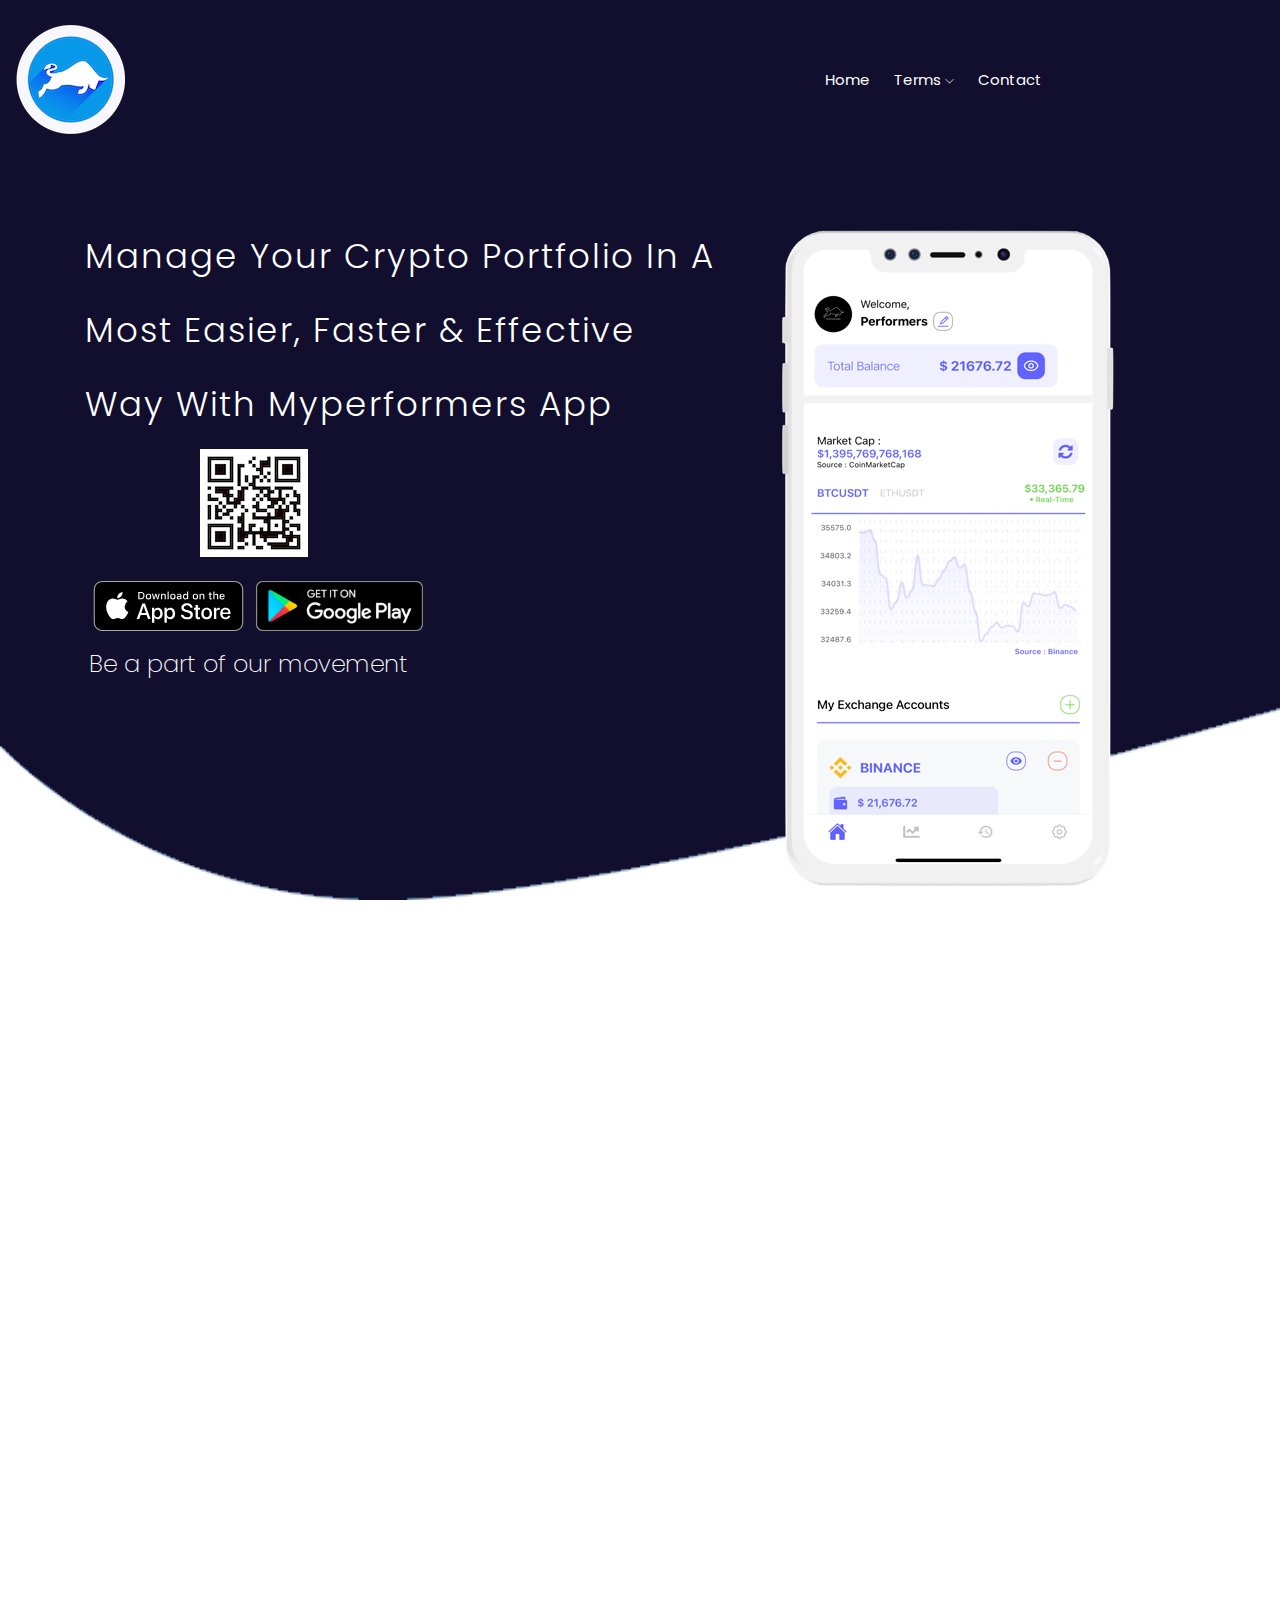
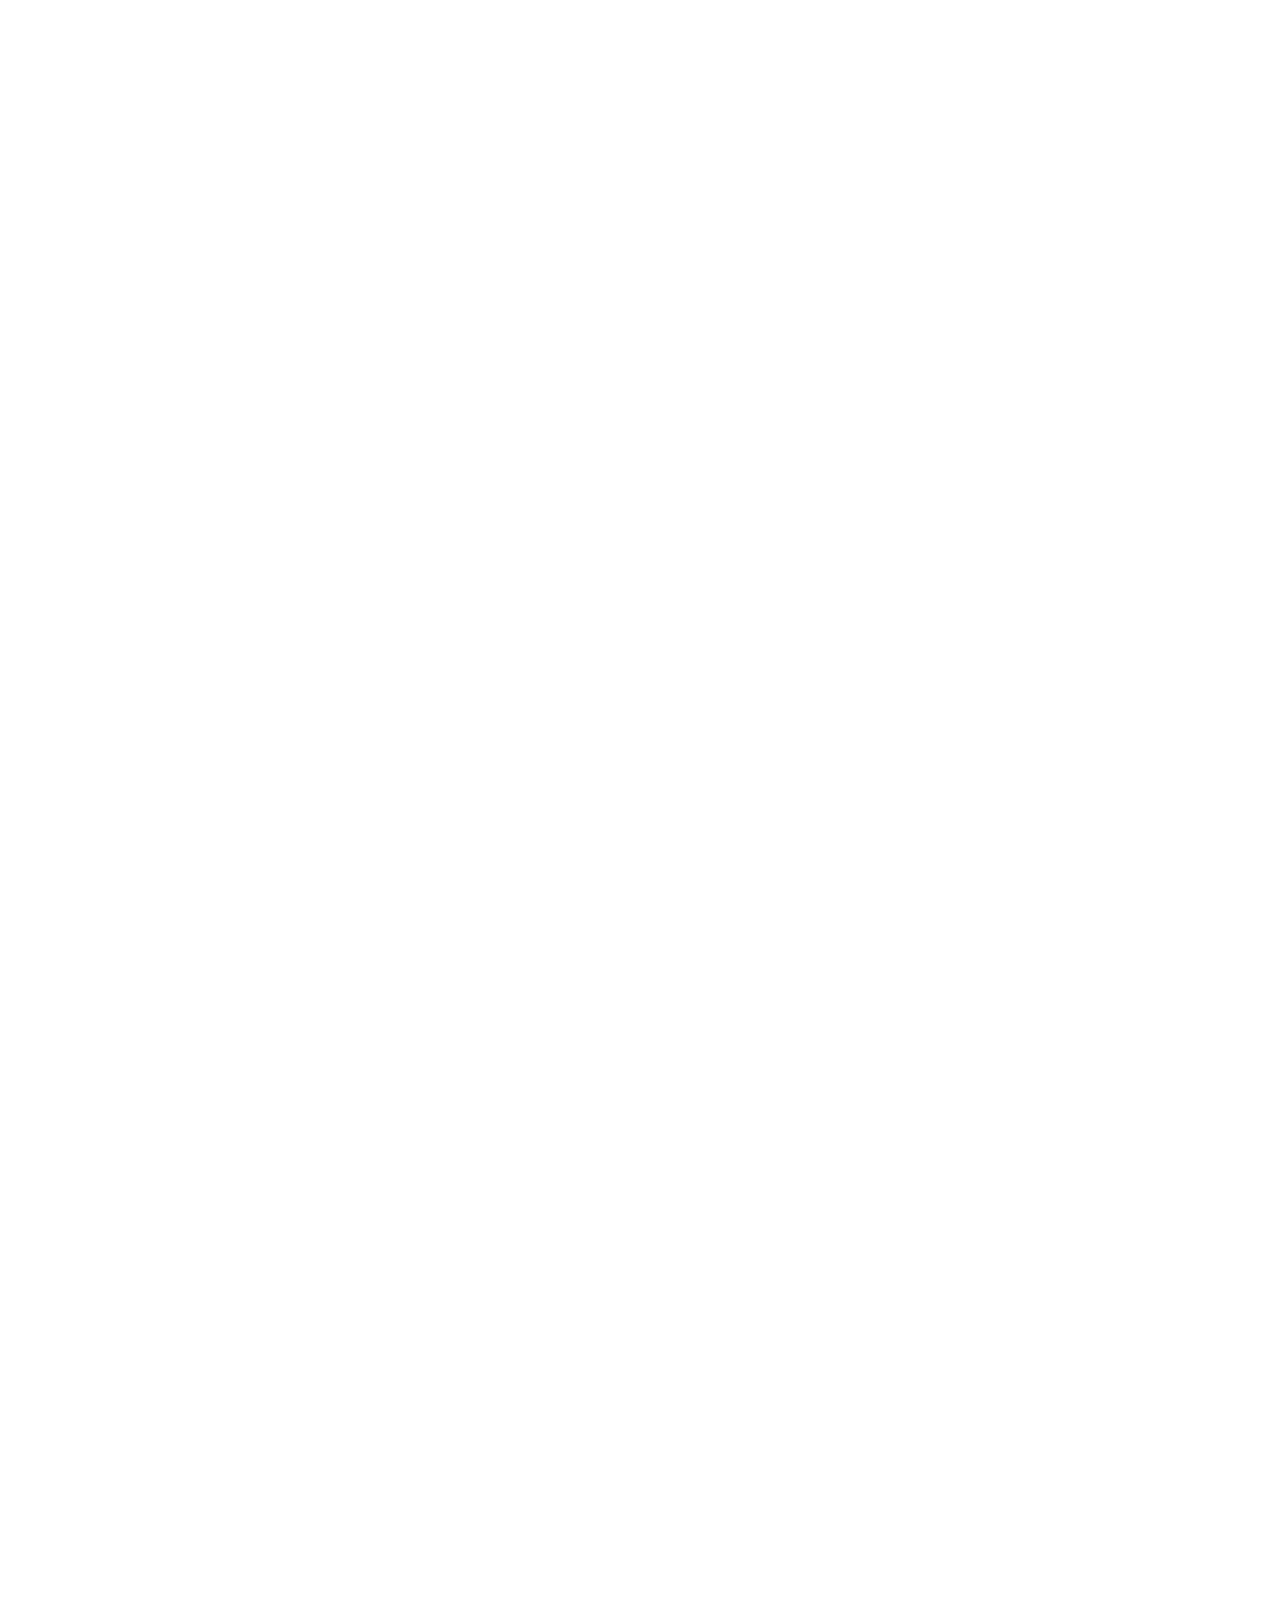
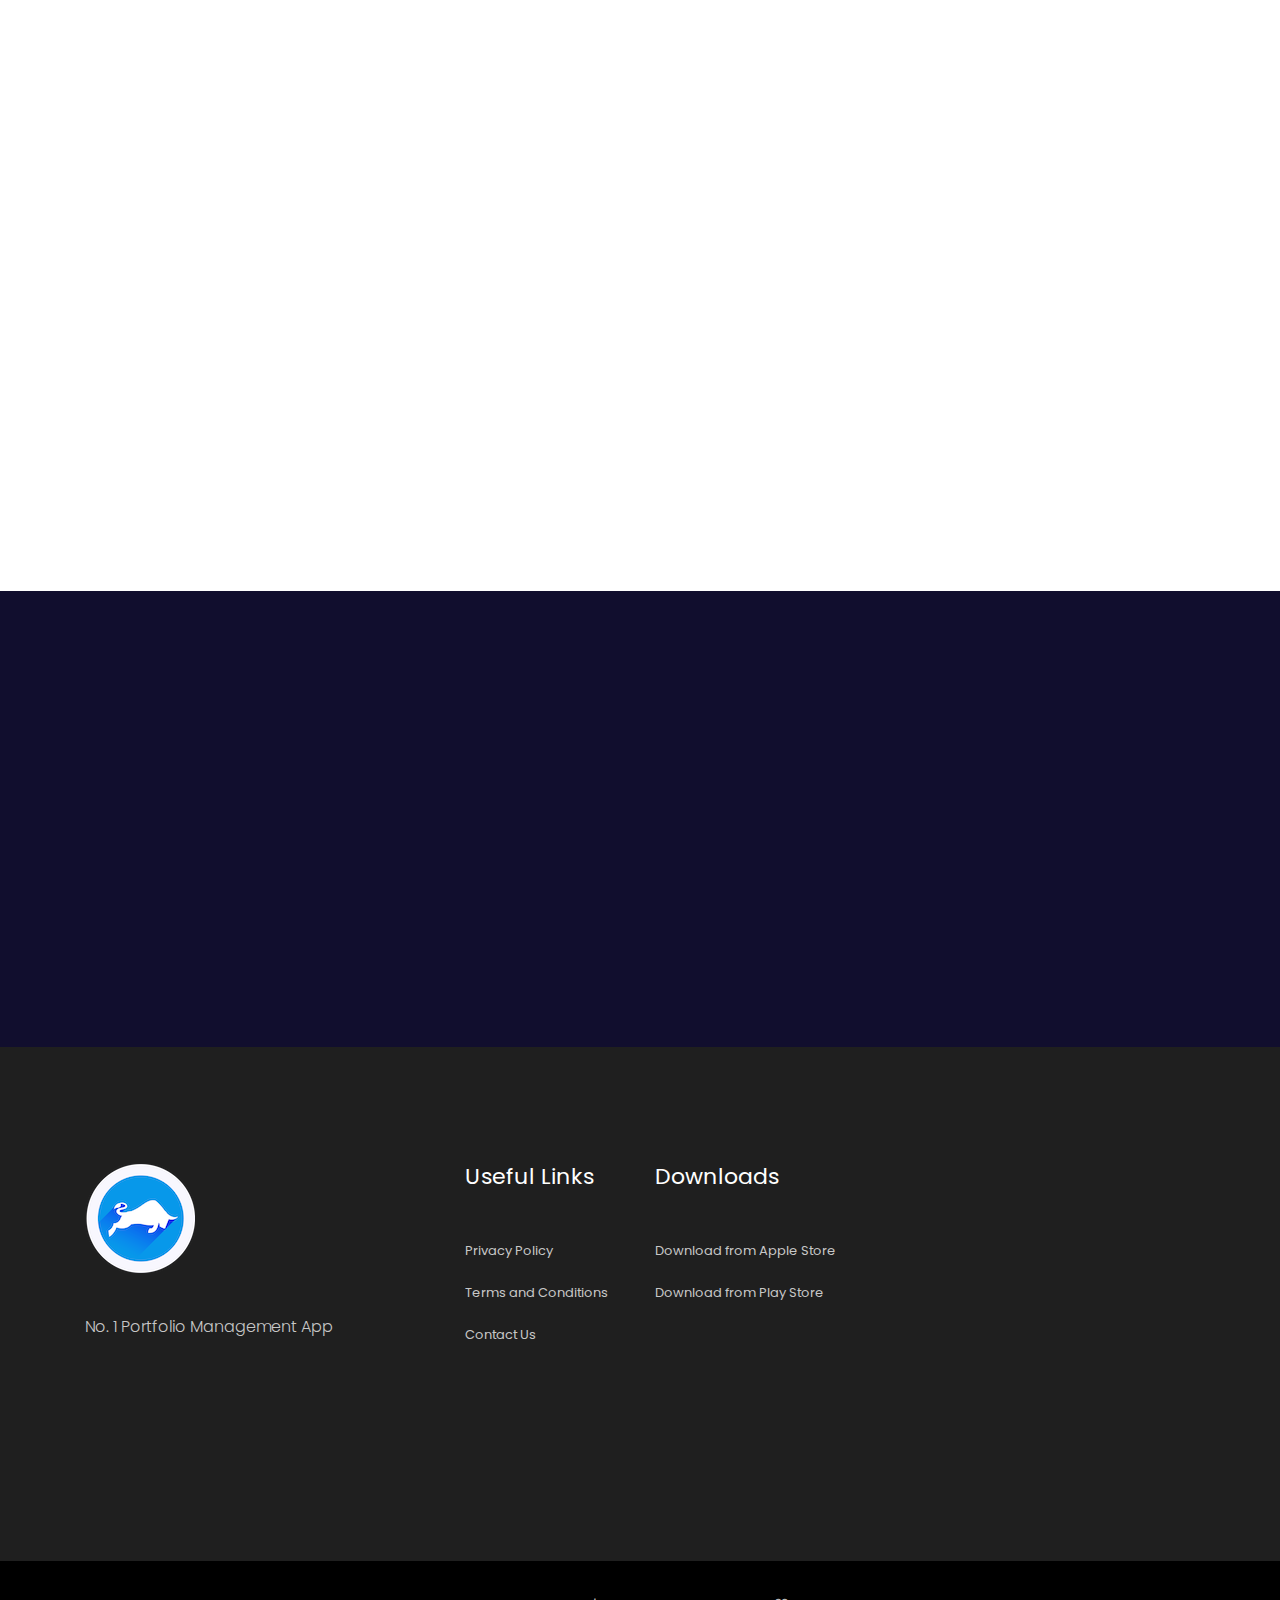
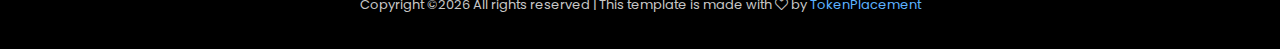
==== commit 96434ca0: "Lipika - css changes" ====
--- a/public/index.html
+++ b/public/index.html
@@ -98,8 +98,7 @@
                     <div class="slider_text ">
                         <h3 class="wow fadeInDown" data-wow-duration="1s" data-wow-delay=".1s">Manage your Crypto
                             Portfolio in a most easier, faster & effective way with myperformers app</h3>
-                        <p class="wow fadeInLeft" data-wow-duration="1s" data-wow-delay=".1s">Be a part of our
-                            movement</p>
+
                         <div class="col-xl-1 col-md-1">
                             <img src="img/qr-code-performers.png" alt="" style="padding-left:100px">
                         </div>
@@ -113,11 +112,12 @@
                             <a href="#">
                                 <img src="img/ilstrator/play.svg" alt="">
                             </a>
-
-                        </div>
-
-                    </div>
-                </div>
+                        </div>
+                        <div class="wow fadeInLeft sub-header" data-wow-duration="1s" data-wow-delay=".1s">Be a part of our
+                            movement</div>
+                    </div>
+                </div>
+
                 <div class="col-xl-5 col-md-6">
                     <div class="phone_thumb wow fadeInDown" data-wow-duration="1.1s" data-wow-delay=".2s">
                         <img src="img/ilstrator/phone.png" alt="">
--- a/public/css/style.css
+++ b/public/css/style.css
@@ -1055,8 +1055,8 @@
 
 /* line 143, ../../Arafath/CL/CL October/214. App Landing Page/HTML/scss/_header.scss */
 .header-area .main-header-area .main-menu {
-  text-align: center;
-  padding: 12px 0;
+  text-align: right;
+  padding: 0px 0;
 }
 
 /* line 147, ../../Arafath/CL/CL October/214. App Landing Page/HTML/scss/_header.scss */
@@ -2011,6 +2011,14 @@
   line-height: 55px;
   margin-top: 15px;
   margin-bottom: 25px;
+}
+
+div .sub-header {
+  color: #FFFFFF;
+  font-size: 24px;
+  font-weight: 200;
+  margin-top: 15px;
+  margin-left: 4px;
 }
 
 @media (max-width: 767px) {
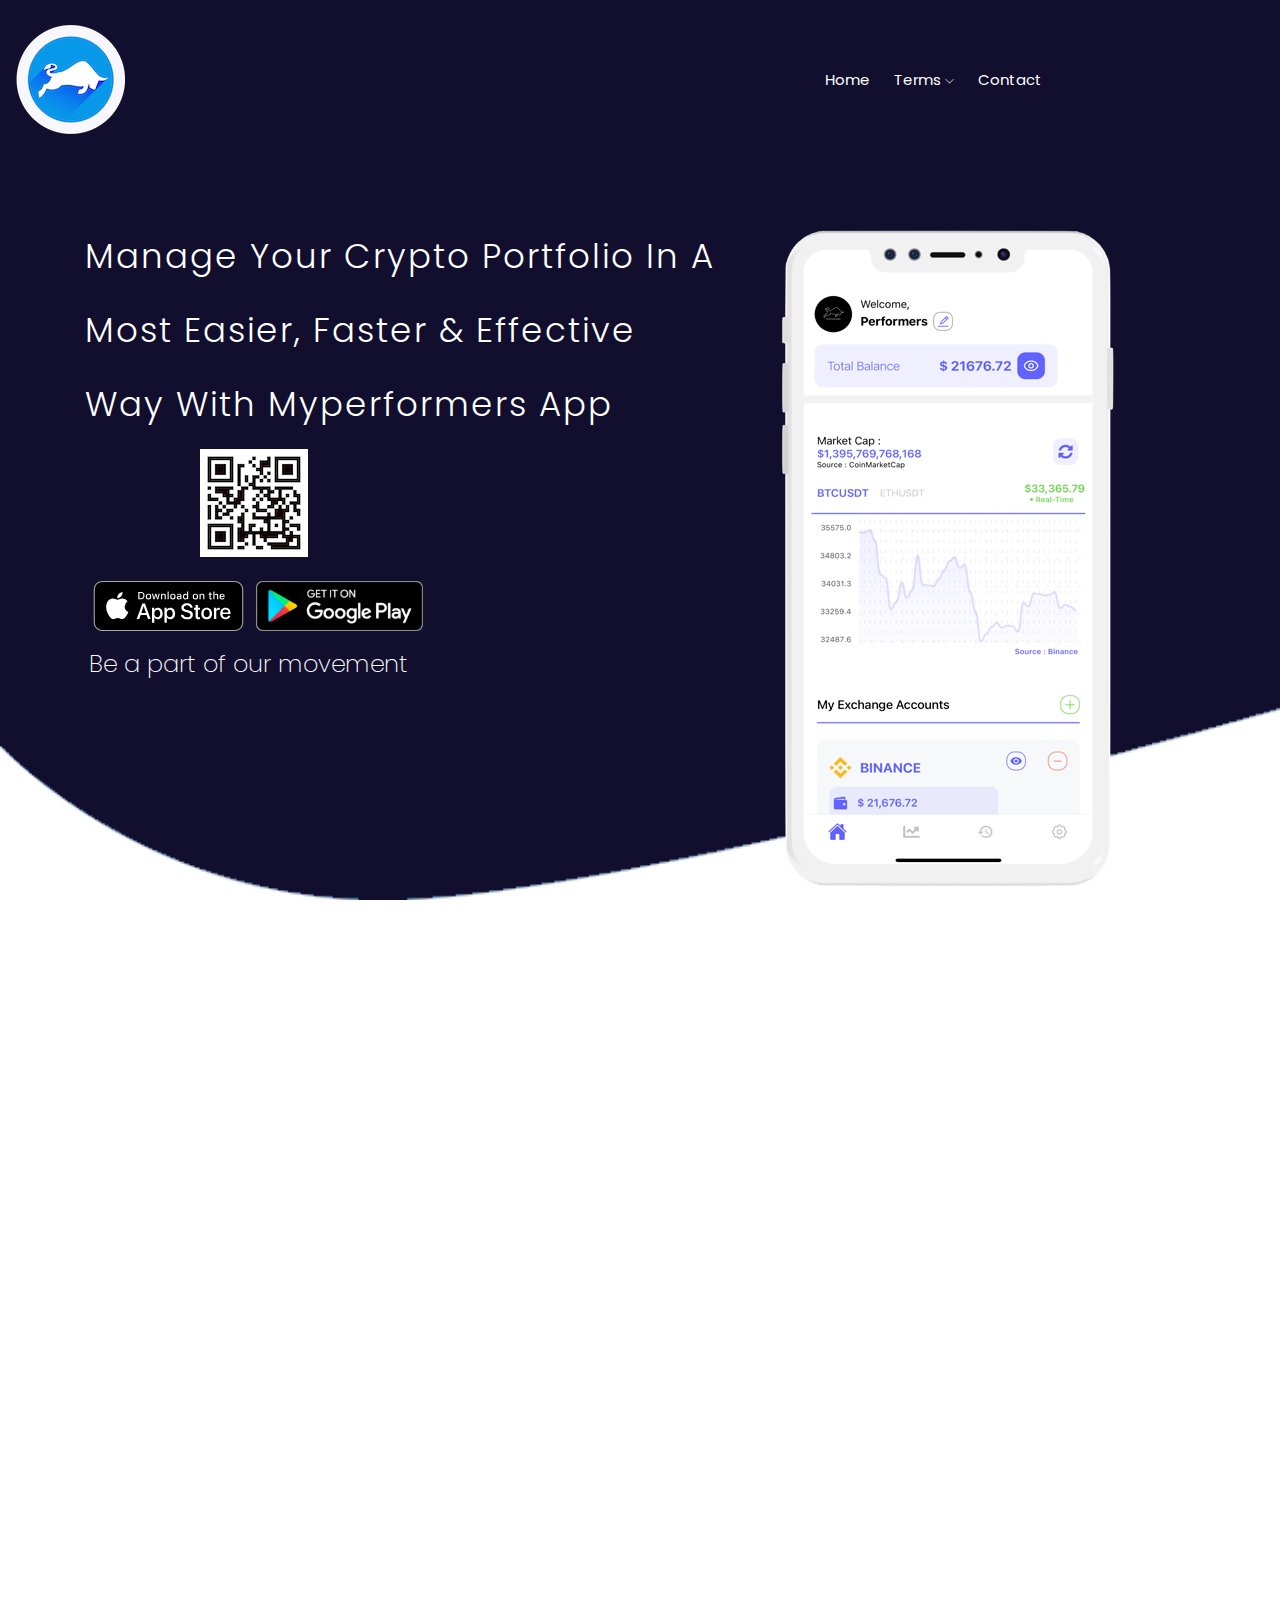
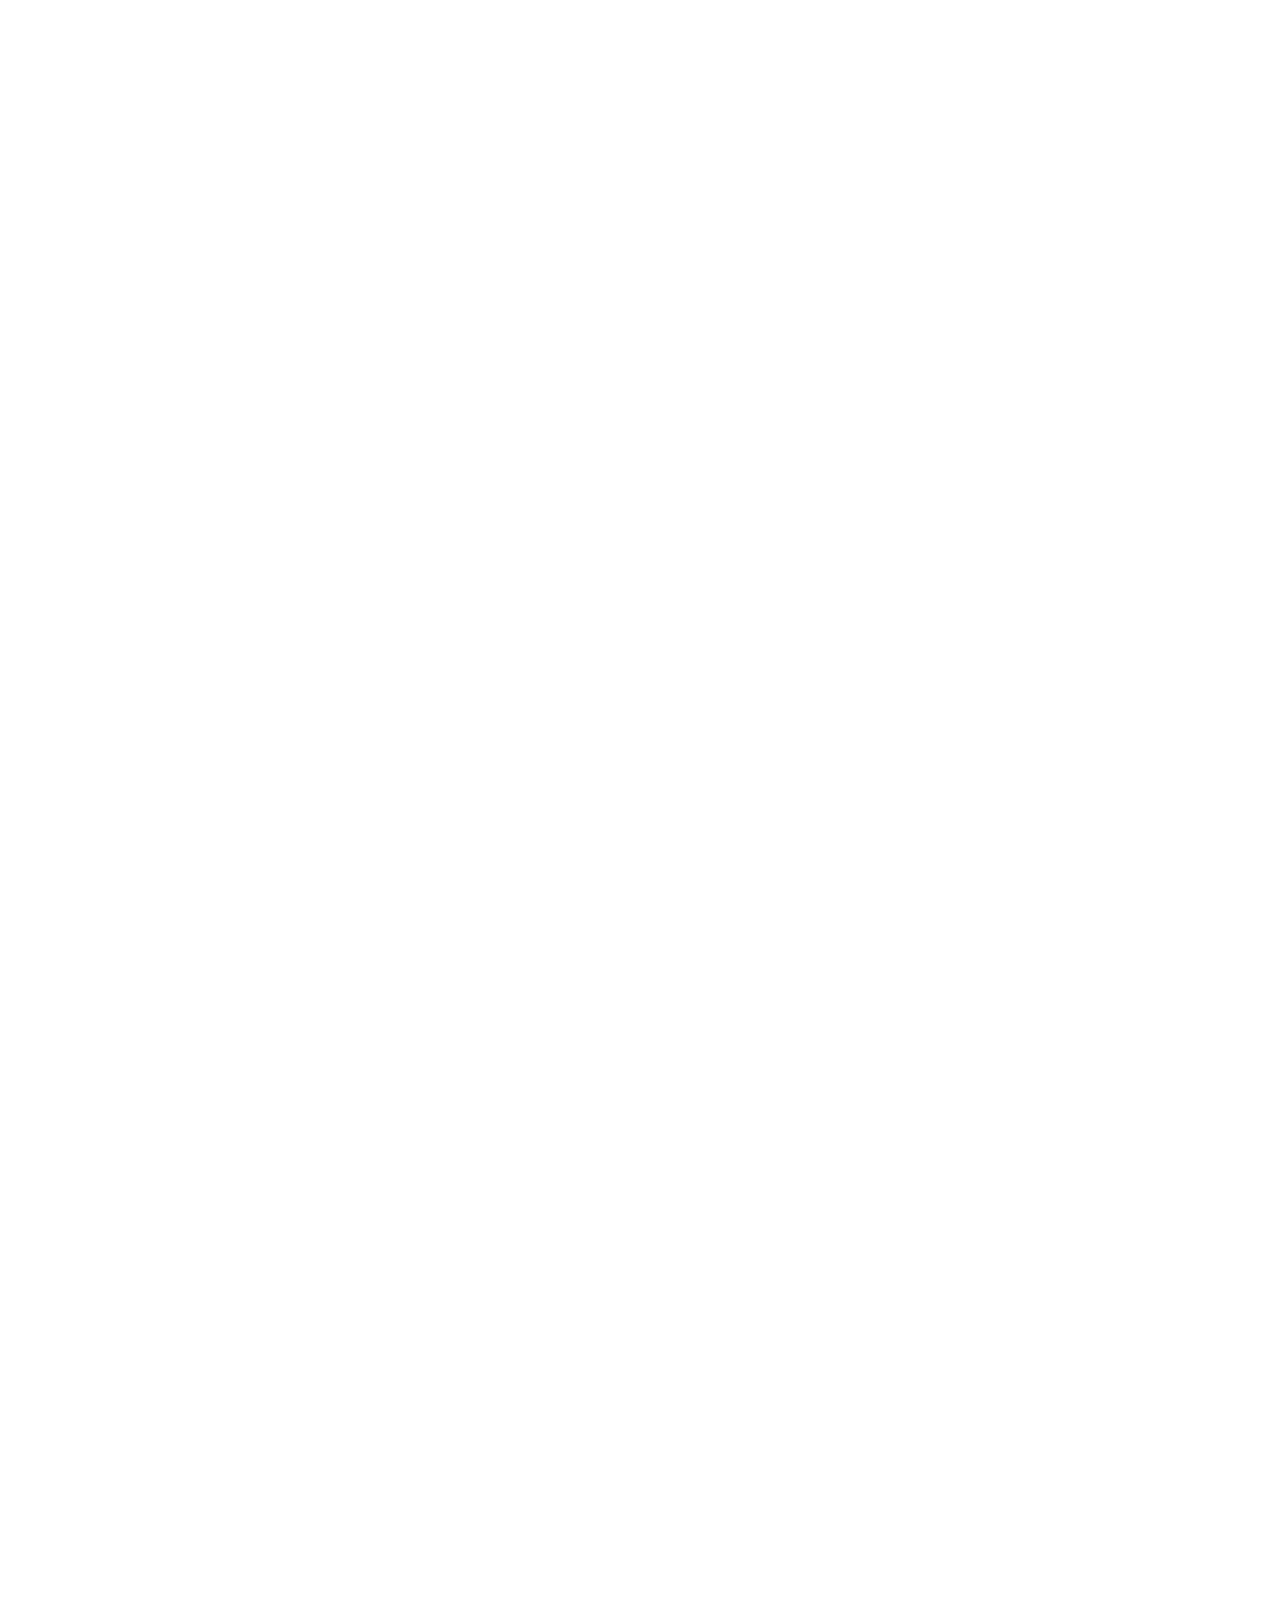
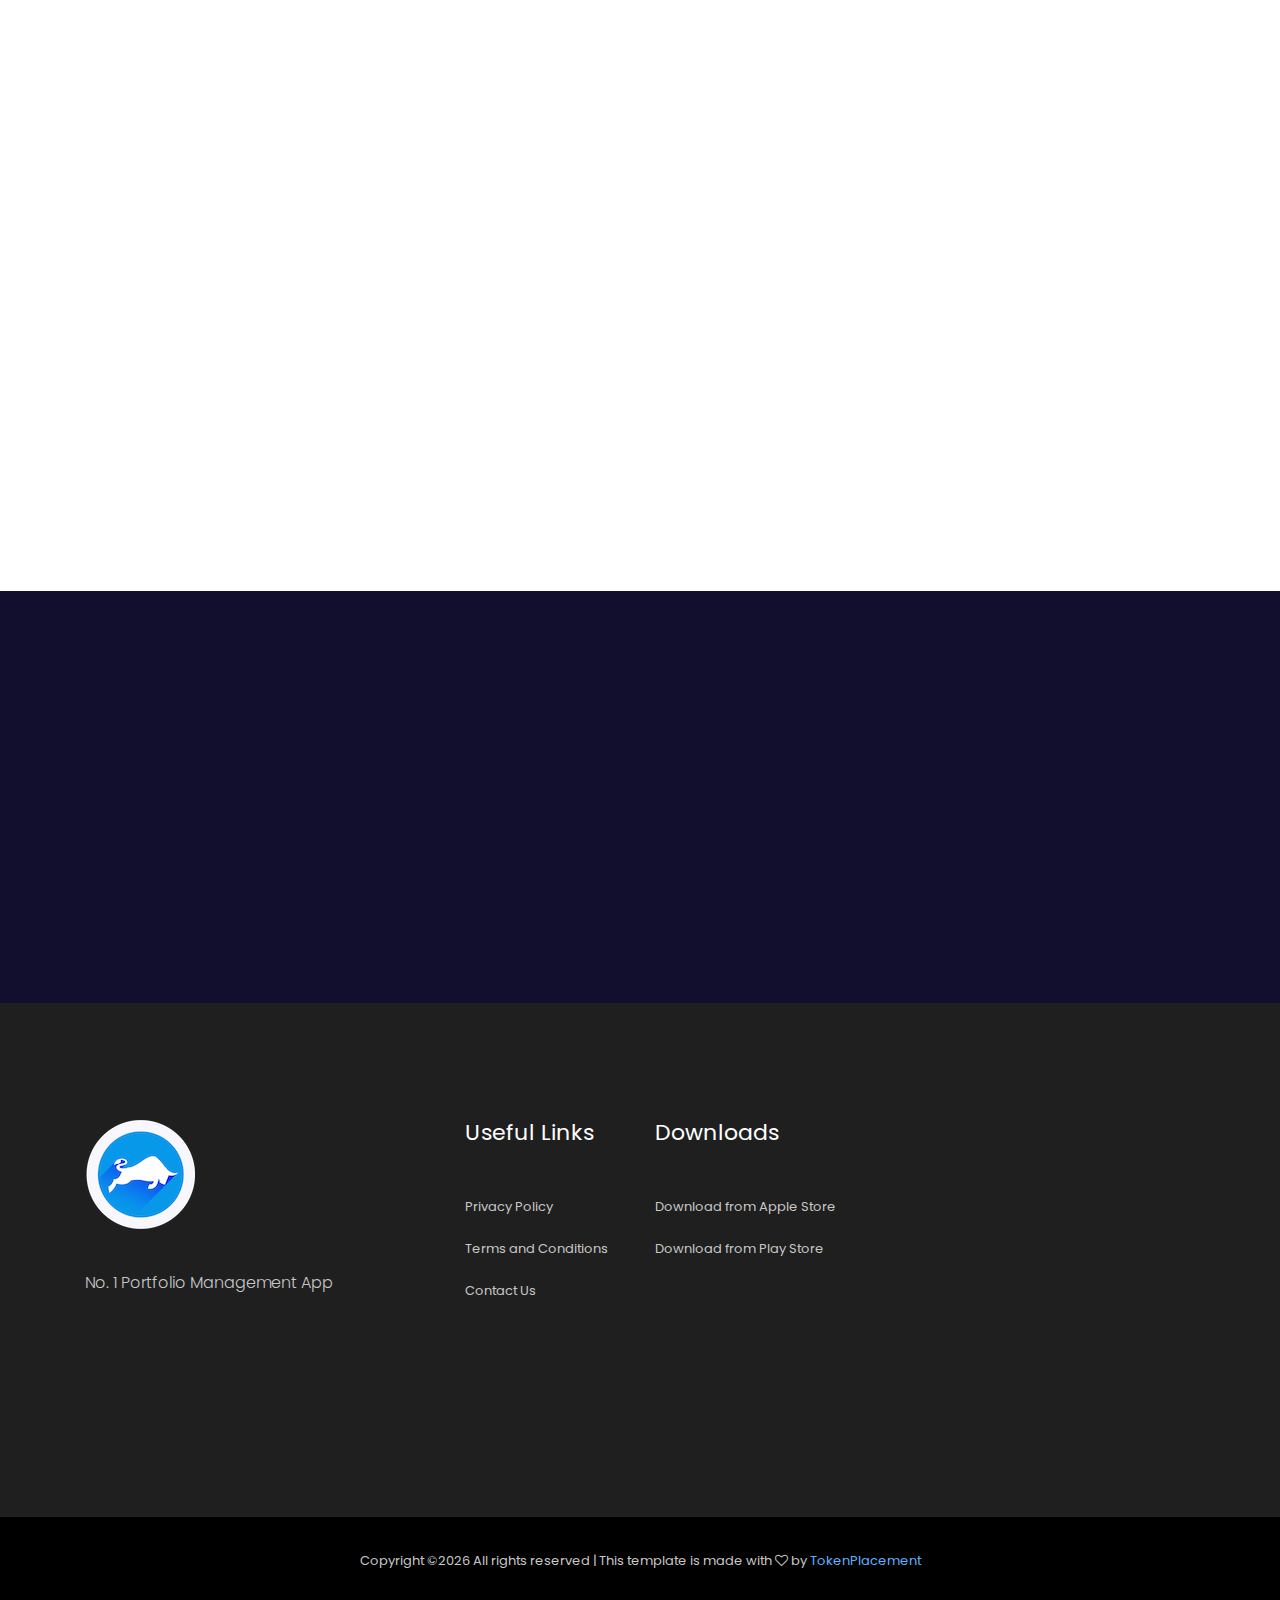
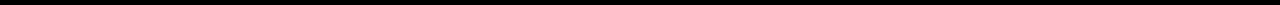
==== commit c10bbfe7: "Lipika - css changes" ====
--- a/public/index.html
+++ b/public/index.html
@@ -538,13 +538,12 @@
     <div class="container">
         <div class="row align-items-center">
             <div class="col-xl-7 col-md-12 col-lg-6">
-                <h3 class="wow fadeInDown" data-wow-duration="1s" data-wow-delay=".1s">Get started now and manage your
-                    investment in a more effective way with us!</h3>
+                <p class="wow fadeInDown sub-header" style="text-align:center" data-wow-duration="1s" data-wow-delay=".1s">Get started now and manage your
+                    investment in a more effective way with us!</p>
             </div>
             <div class="col-xl-5 col-md-12 col-lg-6">
-                <div class="app_download wow fadeInDown" data-wow-duration="1s" data-wow-delay=".1s">
-                    <a href="#">
-                        <img src="img/ilstrator/app.svg" alt="">
+                <div class="app_download wow fadeInDown" data-wow-duration="1s" data-wow-delay=".1s" >
+                    <a href="#"><img src="img/ilstrator/app.svg" alt="">
                     </a>
                     <a href="#">
                         <img src="img/ilstrator/play.svg" alt="">
